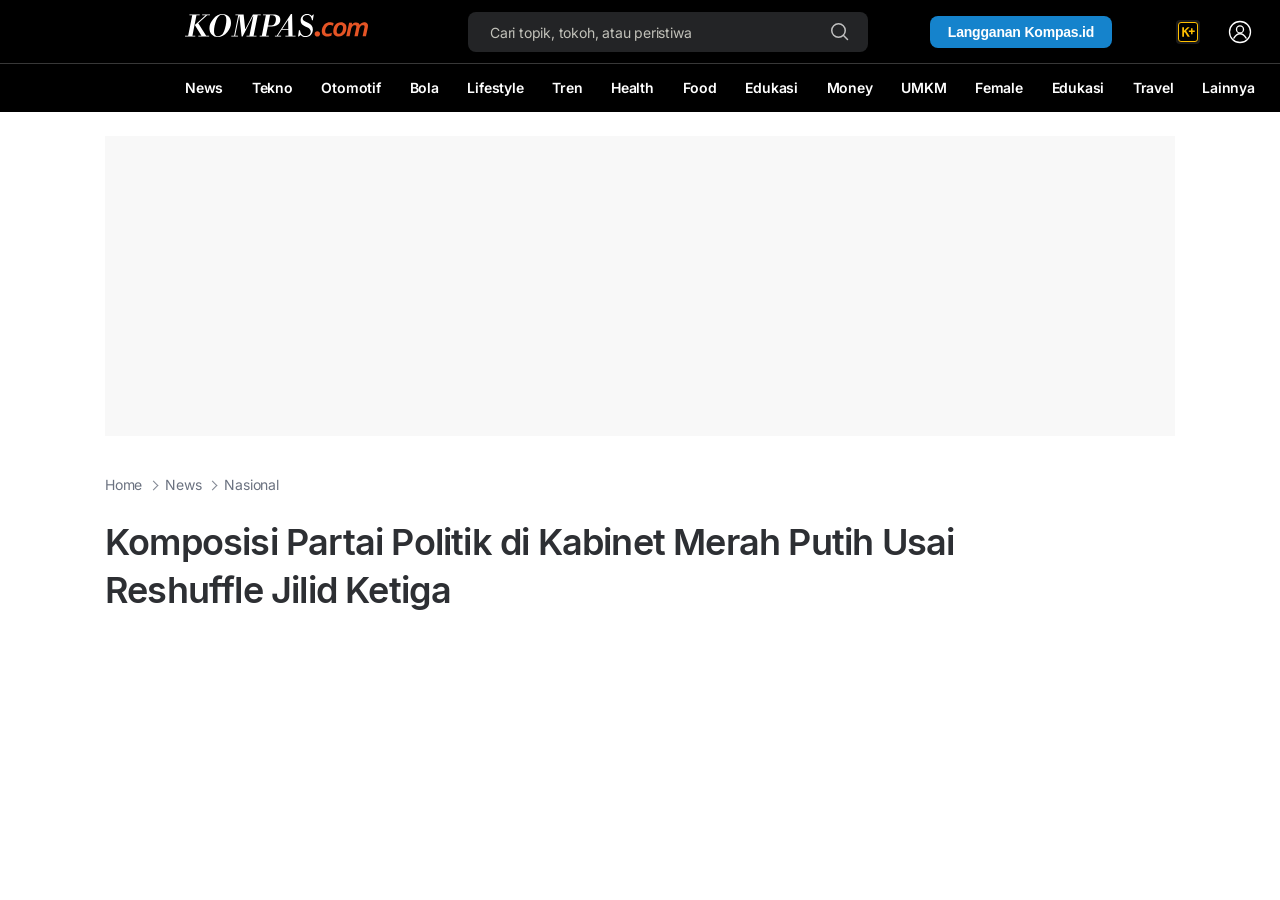
==== article.html @ f1661cdf "commit" ====
<!doctype html>
<html lang="id">
  <head>
    <meta charset="UTF-8" />
    <meta name="viewport" content="width=device-width, initial-scale=1.0" />
    <title>Artikel - Kompas.com</title>
    <link rel="preconnect" href="https://fonts.googleapis.com" />
    <link rel="preconnect" href="https://fonts.gstatic.com" crossorigin />
    <link href="https://fonts.googleapis.com/css2?family=Inter:wght@400;500;600;700;800&display=swap" rel="stylesheet" />
    <link rel="stylesheet" href="styles.css?v=article-page-1" />
  </head>
  <body class="article-page">
    <header class="site-header" aria-label="Kompas.com header">
      <div class="site-header__top">
        <div class="site-header__frame">
          <a class="brand" href="index.html" aria-label="Kompas.com">
            <svg class="brand__logo" width="183" height="36" viewBox="0 0 183 36" fill="none" xmlns="http://www.w3.org/2000/svg" aria-hidden="true" focusable="false">
            <g clip-path="url(#clip0_article_logo)">
            <path d="M132.318 22.5954C130.817 22.5954 129.605 21.4092 129.605 19.9644C129.605 18.5196 130.817 17.3066 132.318 17.3066C133.819 17.3066 135.031 18.4928 135.031 19.9644C135.031 21.436 133.819 22.5954 132.318 22.5954Z" fill="#E55425"/>
            <path d="M10.28 22.4973H0V21.659H3.15675L7.2285 1.32901H4.41487V0.495117H14.6949V1.32901H11.4695L7.4298 21.6635H10.28V22.5018V22.4973ZM24.1514 22.4973H13.3087V21.659H16.4517L9.81337 10.9923L20.6241 1.32901H17.1974V0.495117H24.9932V1.32901H22.1796L13.2721 9.35576L21.1685 21.6635H24.1468V22.5018L24.1514 22.4973Z" fill="white"/>
            <path d="M24.444 14.1806C24.444 12.6332 24.7506 11.0948 25.3728 9.56968C25.9904 8.04013 26.9008 6.5641 28.104 5.13266C29.5086 3.43367 31.0137 2.15385 32.6241 1.2932C34.2391 0.437012 35.9319 0 37.7115 0C40.118 0 42.1035 0.83835 43.6682 2.51951C45.2283 4.19621 46.0106 6.3233 46.0106 8.89186C46.0106 10.3768 45.6995 11.8885 45.0819 13.4314C44.4642 14.9744 43.563 16.4593 42.3826 17.8774C40.9735 19.5897 39.45 20.8785 37.8259 21.7391C36.2018 22.6042 34.4907 23.0368 32.6882 23.0368C30.3 23.0368 28.3328 22.1984 26.7727 20.5217C25.2172 18.845 24.4395 16.7313 24.4395 14.1806H24.444ZM37.2174 0.83835C35.8678 0.83835 34.7058 1.28428 33.7313 2.17614C32.7522 3.068 31.8876 4.47269 31.1373 6.38573C30.4968 8.08473 29.9844 9.89075 29.6046 11.8038C29.2249 13.7168 29.0328 15.456 29.0328 17.0123C29.0328 18.7737 29.3713 20.0803 30.053 20.932C30.7347 21.7793 31.7732 22.2074 33.1777 22.2074C34.5822 22.2074 35.6985 21.757 36.6913 20.8517C37.6841 19.9509 38.5442 18.5641 39.2579 16.6912C39.8892 15.0368 40.3925 13.2441 40.7676 11.3133C41.1428 9.38239 41.3304 7.62988 41.3304 6.05128C41.3304 4.27648 40.9964 2.96544 40.3284 2.11371C39.6559 1.26644 38.622 0.83835 37.2174 0.83835Z" fill="white"/>
            <path d="M53.0334 22.4969H46.3311V21.6586H49.131L53.2302 1.32858H50.4211V0.494694H58.6241L60.1796 14.9295H60.477L67.893 0.490234H75.8124V1.32412H72.7059L68.6067 21.6586H71.5164V22.4969H61.4972V21.6586H64.4069L68.2911 2.26058H67.9296L57.6313 22.4925H56.6202L54.4563 2.22491H54.1086L50.1603 21.6541H53.0334V22.4925V22.4969Z" fill="white"/>
            <path d="M83.8368 22.4969H74.6914V21.6586H76.8279L80.8631 1.32413H78.0495V0.490234H87.9726C90.3837 0.490234 92.2045 0.940625 93.4443 1.83695C94.6842 2.73773 95.3018 4.06214 95.3018 5.81465C95.3018 7.07217 95.0181 8.1647 94.4417 9.08778C93.8698 10.0109 93.0234 10.7511 91.898 11.2996C91.0928 11.6876 90.1824 11.964 89.1621 12.129C88.1419 12.294 86.472 12.3788 84.1525 12.3788H82.8624L80.9912 21.663H83.8323V22.5014L83.8368 22.4969ZM83.0957 11.4468H84.7473C86.0374 11.4468 86.9707 11.3709 87.5426 11.2104C88.1145 11.0543 88.5948 10.7912 88.9837 10.4122C89.5876 9.8637 90.0634 9.12346 90.4065 8.19146C90.7497 7.26392 90.9189 6.25166 90.9189 5.16359C90.9189 3.74553 90.5712 2.7511 89.8758 2.18031C89.1804 1.60952 87.9315 1.32413 86.1381 1.32413H85.0263L83.0957 11.4423V11.4468Z" fill="white"/>
            <path d="M96.0841 22.4972H89.9033V21.6589H91.7699L105.907 0H107.096L107.526 21.6589H110.569V22.4972H100.389V21.6589H103.432L103.336 15.7681H96.7384L92.8039 21.6589H96.0933V22.4972H96.0841ZM103.326 14.8852L103.125 5.98885L97.2736 14.8852H103.322H103.326Z" fill="white"/>
            <path d="M113.766 22.4971H113.053L113.913 16.2095H114.988C115.281 18.1225 115.898 19.5807 116.85 20.5885C117.806 21.5963 119.046 22.1047 120.583 22.1047C122.006 22.1047 123.214 21.6587 124.207 20.7713C125.199 19.8795 125.693 18.8003 125.693 17.5339C125.693 16.7713 125.469 16.0712 125.021 15.4246C124.573 14.7825 123.95 14.2607 123.154 13.8639L120.3 12.4503C118.396 11.5049 117.147 10.613 116.553 9.77467C115.958 8.93632 115.66 7.84379 115.66 6.48816C115.66 4.5662 116.246 3.00544 117.422 1.80589C118.598 0.606336 120.135 0.00878906 122.033 0.00878906C123.013 0.00878906 123.882 0.164865 124.632 0.468098C125.382 0.77579 126.055 1.25294 126.65 1.89508L128.287 0.378912H128.763L127.857 6.29641H126.984C126.75 4.58404 126.224 3.26408 125.401 2.33655C124.573 1.40901 123.52 0.945244 122.226 0.945244C120.931 0.945244 119.833 1.29307 118.973 1.98872C118.113 2.68437 117.678 3.54056 117.678 4.54837C117.678 5.17267 117.843 5.69441 118.168 6.10912C118.497 6.52384 119.183 6.98315 120.235 7.49151L123.388 9.03443C124.934 9.78805 126.064 10.6844 126.782 11.7234C127.501 12.7624 127.857 14.0199 127.857 15.5004C127.857 17.7524 127.162 19.5718 125.762 20.9631C124.367 22.3499 122.518 23.0456 120.213 23.0456C119.252 23.0456 118.383 22.8761 117.605 22.5328C116.827 22.1894 116.177 21.6989 115.66 21.0656L113.753 22.506L113.766 22.4971Z" fill="white"/>
            <path d="M148.033 11.7014C147.521 11.4784 147.008 11.3178 146.5 11.2153C145.993 11.1127 145.535 11.0637 145.128 11.0637C144.501 11.0637 143.943 11.1618 143.458 11.3624C142.969 11.5587 142.543 11.8262 142.177 12.1517C141.811 12.4817 141.505 12.8563 141.253 13.2755C141.001 13.6991 140.795 14.1272 140.64 14.5731C140.484 15.0191 140.37 15.4561 140.297 15.8842C140.224 16.3123 140.192 16.7047 140.192 17.057C140.192 17.5832 140.26 18.0246 140.388 18.3814C140.521 18.7381 140.708 19.0191 140.942 19.2287C141.18 19.4338 141.463 19.5854 141.788 19.6746C142.113 19.7638 142.47 19.8039 142.85 19.8039C143.486 19.8039 144.149 19.7192 144.844 19.5453C145.535 19.3758 146.231 19.135 146.921 18.8318L146.308 21.717C145.823 21.9132 145.224 22.0915 144.515 22.2521C143.801 22.4126 143.046 22.4929 142.237 22.4929C141.532 22.4929 140.855 22.3948 140.201 22.203C139.546 22.0068 138.97 21.6991 138.462 21.2799C137.959 20.8563 137.556 20.3123 137.25 19.6478C136.948 18.9834 136.797 18.1718 136.797 17.2175C136.797 16.5977 136.861 15.9466 136.989 15.2688C137.117 14.591 137.318 13.9221 137.593 13.271C137.867 12.62 138.22 11.9957 138.654 11.3981C139.084 10.8006 139.601 10.2788 140.201 9.82844C140.8 9.37805 141.495 9.02576 142.287 8.75821C143.078 8.49511 143.957 8.36133 144.913 8.36133C145.453 8.36133 146.08 8.42822 146.784 8.562C147.489 8.69578 148.097 8.86969 148.6 9.08374L148.033 11.6924V11.7014Z" fill="#E55425"/>
            <path d="M156.039 8.37012C156.858 8.37012 157.595 8.47714 158.254 8.68673C158.912 8.90077 159.48 9.21739 159.951 9.63656C160.422 10.0557 160.784 10.5909 161.04 11.233C161.296 11.8751 161.424 12.6243 161.424 13.476C161.424 14.6622 161.259 15.7949 160.925 16.8829C160.596 17.971 160.102 18.9298 159.452 19.7637C158.803 20.5975 157.993 21.262 157.023 21.757C156.053 22.2519 154.937 22.4972 153.665 22.4972C152.86 22.4972 152.123 22.3902 151.46 22.1806C150.796 21.9665 150.229 21.6499 149.758 21.2308C149.287 20.8071 148.925 20.2809 148.669 19.6432C148.413 19.0056 148.285 18.2564 148.285 17.3958C148.285 16.214 148.449 15.0769 148.783 13.9888C149.117 12.9008 149.607 11.942 150.256 11.1081C150.906 10.2742 151.716 9.60981 152.686 9.11928C153.656 8.6243 154.772 8.37458 156.044 8.37458L156.039 8.37012ZM155.756 11.0635C155.303 11.0635 154.882 11.1527 154.502 11.3266C154.122 11.5006 153.784 11.7458 153.477 12.0535C153.175 12.3612 152.91 12.7224 152.686 13.1282C152.462 13.534 152.274 13.971 152.123 14.4392C151.972 14.9075 151.858 15.3846 151.78 15.8751C151.702 16.3657 151.666 16.8473 151.666 17.3199C151.666 18.087 151.849 18.6934 152.215 19.1393C152.581 19.5853 153.157 19.8038 153.944 19.8038C154.401 19.8038 154.818 19.7146 155.198 19.5407C155.577 19.3668 155.92 19.1215 156.222 18.8138C156.524 18.5061 156.79 18.1449 157.018 17.7391C157.247 17.3333 157.435 16.8963 157.581 16.4281C157.727 15.9599 157.842 15.4783 157.915 14.9833C157.993 14.4883 158.029 14.0022 158.029 13.534C158.029 12.7759 157.842 12.1739 157.476 11.7324C157.105 11.2865 156.529 11.068 155.751 11.068L155.756 11.0635Z" fill="#E55425"/>
            <path d="M174.642 10.7157C175.232 9.95763 175.923 9.37792 176.719 8.97212C177.515 8.57079 178.361 8.37012 179.253 8.37012C179.811 8.37012 180.319 8.44593 180.777 8.59754C181.234 8.74916 181.628 8.97658 181.957 9.2709C182.291 9.56521 182.547 9.92642 182.726 10.3545C182.904 10.7826 182.995 11.2687 182.995 11.8261C182.995 12.1694 182.963 12.5485 182.895 12.9632C182.826 13.3779 182.753 13.7971 182.666 14.2118L180.973 22.1494H177.615L179.294 14.2698C179.39 13.8239 179.454 13.4716 179.486 13.1995C179.518 12.932 179.537 12.7046 179.537 12.5217C179.537 12.3255 179.509 12.1472 179.459 11.9822C179.409 11.8172 179.326 11.67 179.212 11.5451C179.098 11.4203 178.947 11.3222 178.754 11.2464C178.562 11.175 178.334 11.1349 178.054 11.1349C177.487 11.1349 176.952 11.291 176.449 11.6076C175.945 11.9197 175.511 12.3523 175.154 12.8963C174.962 13.1728 174.797 13.4894 174.655 13.8417C174.513 14.194 174.39 14.6131 174.285 15.1037L172.789 22.1538H169.431L171.11 14.2742C171.206 13.8283 171.27 13.476 171.302 13.204C171.334 12.9364 171.352 12.709 171.352 12.5262C171.352 12.33 171.325 12.1516 171.274 11.9866C171.224 11.8216 171.137 11.6745 171.027 11.5496C170.913 11.4247 170.762 11.3266 170.57 11.2508C170.378 11.1795 170.149 11.1393 169.874 11.1393C169.353 11.1393 168.854 11.2731 168.387 11.5407C167.916 11.8082 167.505 12.1784 167.143 12.6511C166.914 12.9543 166.718 13.3066 166.544 13.699C166.374 14.0914 166.233 14.5507 166.118 15.0814L164.609 22.1583H161.25L164.114 8.71348H166.974V10.408H167.029C167.257 10.1405 167.523 9.88182 167.829 9.63656C168.131 9.3913 168.461 9.17725 168.818 8.98996C169.174 8.80267 169.554 8.65551 169.961 8.54403C170.368 8.43255 170.794 8.37904 171.229 8.37904C172.075 8.37904 172.789 8.5797 173.379 8.98104C173.964 9.38238 174.372 9.96209 174.587 10.7246H174.646L174.642 10.7157Z" fill="#E55425"/>
            </g>
            <defs>
            <clipPath id="clip0_article_logo">
            <rect width="183" height="36" fill="white"/>
            </clipPath>
            </defs>
            </svg>
          </a>

          <form class="search" role="search" aria-label="Cari berita">
            <label class="sr-only" for="site-search">Cari berita</label>
            <input id="site-search" type="search" placeholder="Cari topik, tokoh, atau peristiwa" />
            <button type="submit" aria-label="Cari">
              <svg class="search__icon" width="24" height="24" viewBox="0 0 256 256" aria-hidden="true" focusable="false">
                <circle cx="112" cy="112" r="72"></circle>
                <path d="M163 163l45 45"></path>
              </svg>
            </button>
          </form>

          <a class="subscribe-button" href="#">Langganan Kompas.id</a>
          <a class="kompas-plus" href="#" aria-label="Kompas plus">
            <svg class="kompas-plus__icon" width="24" height="24" viewBox="0 0 24 24" aria-hidden="true" focusable="false">
              <rect x="0" y="0" width="24" height="24" rx="4" fill="#1B1B1B"/>
              <rect x="2.5" y="2.5" width="19" height="19" rx="2.5" stroke="#FFBF00" stroke-width="1"/>
              <path d="M6.25 7.25H8V10.75L11.45 7.25H13.65L10.05 10.75L13.85 16.75H11.7L8.78 12.07L8 12.82V16.75H6.25V7.25Z" fill="#FFBF00"/>
              <path d="M16.55 8.25V10.45H18.75V11.95H16.55V14.15H15.05V11.95H12.85V10.45H15.05V8.25H16.55Z" fill="#FFBF00"/>
            </svg>
          </a>
          <a class="account-button" href="#" aria-label="Akun">
            <svg width="28" height="28" viewBox="0 0 256 256" aria-hidden="true" focusable="false">
              <circle cx="128" cy="128" r="96"></circle>
              <circle cx="128" cy="104" r="32"></circle>
              <path d="M72 184c14.5-25.1 34.3-40 56-40s41.5 14.9 56 40"></path>
            </svg>
          </a>
        </div>
      </div>

      <nav class="site-nav" aria-label="Navigasi utama">
        <div class="site-header__frame">
          <a class="nav-news" href="#">News</a>
          <a class="nav-tekno" href="#">Tekno</a>
          <a class="nav-otomotif" href="#">Otomotif</a>
          <a class="nav-bola" href="#">Bola</a>
          <a class="nav-lifestyle" href="#">Lifestyle</a>
          <a class="nav-tren" href="#">Tren</a>
          <a class="nav-health" href="#">Health</a>
          <a class="nav-food" href="#">Food</a>
          <a class="nav-edukasi" href="#">Edukasi</a>
          <a class="nav-money" href="#">Money</a>
          <a class="nav-umkm" href="#">UMKM</a>
          <a class="nav-female" href="#">Female</a>
          <a class="nav-edukasi-2" href="#">Edukasi</a>
          <a class="nav-travel" href="#">Travel</a>
          <a class="nav-lainnya" href="#">Lainnya</a>
        </div>
      </nav>
    </header>

    <main class="page article-detail-page">
      <section class="ad-slot container" aria-label="Advertisement"></section>
      <section class="article-title-block container" aria-label="Judul artikel">
        <nav class="article-breadcrumb" aria-label="Breadcrumb">
          <a href="index.html">Home</a>
          <span aria-hidden="true"></span>
          <a href="#">News</a>
          <span aria-hidden="true"></span>
          <a href="#">Nasional</a>
        </nav>
        <h1>Komposisi Partai Politik di Kabinet Merah Putih Usai Reshuffle Jilid Ketiga</h1>
      </section>
    </main>
  </body>
</html>
---- styles.css ----
@font-face {
  font-family: "Inter SemiBold TTF";
  src: url("assets/fonts/Inter-SemiBold.ttf") format("truetype");
  font-style: normal;
  font-weight: normal;
  font-display: swap;
}

:root {
  --container-width: 1070px;
  --canvas-width: 1440px;
  --page-bg: #ffffff;
  --header-black: #000000;
  --search-bg: #232426;
  --search-placeholder: #c1c1b9;
  --login-bg: #1583cc;
  --line-color: #383838;
  --text-tracking: -0.2px;
  --paper-elevation-1: #f8f8f8;
  --paper-elevation-2: #f1f3f5;
  --text-primary: #2d2f33;
  --text-secondary: #6b7280;
}

* {
  box-sizing: border-box;
}

html,
body {
  margin: 0;
  min-height: 100%;
}

body {
  background: var(--page-bg);
  color: #1f1f1f;
  font-family: Inter, Arial, Helvetica, sans-serif;
  letter-spacing: var(--text-tracking);
}

.site-header {
  width: 100%;
  height: 112px;
  overflow: hidden;
  background: var(--header-black);
}

.site-header__top {
  height: 64px;
  border-bottom: 1px solid var(--line-color);
}

.site-header__frame {
  position: relative;
  width: var(--canvas-width);
  height: 100%;
  margin: 0 auto;
}

.brand {
  position: absolute;
  left: 185px;
  top: 14px;
  display: block;
  width: 183px;
  height: 36px;
  color: #ffffff;
  text-decoration: none;
}

.brand__logo {
  display: block;
  width: 183px;
  height: 36px;
}

.article-brand {
  display: flex;
  align-items: center;
}

.article-brand > span {
  color: #ffffff;
  font-family: Georgia, "Times New Roman", serif;
  font-size: 34px;
  font-weight: 700;
  line-height: 36px;
  letter-spacing: -1.4px;
}

.article-brand > span span {
  color: #f05a28;
}

.search {
  position: absolute;
  left: 468px;
  top: 12px;
  width: 400px;
  height: 40px;
  margin: 0;
}

.search input {
  width: 100%;
  height: 100%;
  padding: 0 52px 0 22px;
  border: 0;
  border-radius: 8px;
  outline: 0;
  background: var(--search-bg);
  color: #ffffff;
  font-family: Inter, Arial, Helvetica, sans-serif;
  font-size: 14px;
  font-weight: 400;
  line-height: 40px;
  letter-spacing: var(--text-tracking);
}

.search input::placeholder {
  color: var(--search-placeholder);
  opacity: 1;
}

.search button {
  position: absolute;
  right: 16px;
  top: 8px;
  width: 24px;
  height: 24px;
  padding: 0;
  border: 0;
  background: transparent;
  cursor: pointer;
}

.search__icon {
  position: absolute;
  inset: 0;
  fill: none;
  stroke: #c1c1c1;
  stroke-linecap: round;
  stroke-linejoin: round;
  stroke-width: 16;
}

.subscribe-button {
  position: absolute;
  left: 930px;
  top: 16px;
  display: flex;
  align-items: center;
  justify-content: center;
  width: 182px;
  height: 32px;
  border-radius: 8px;
  background: var(--login-bg);
  color: #ffffff;
  font-family: Arial, Helvetica, sans-serif;
  font-size: 14px;
  font-weight: 700;
  line-height: 1;
  letter-spacing: var(--text-tracking);
  text-decoration: none;
}

.kompas-plus {
  position: absolute;
  left: 1176px;
  top: 20px;
  display: flex;
  align-items: center;
  justify-content: center;
  width: 24px;
  height: 24px;
  text-decoration: none;
}

.kompas-plus__icon {
  display: block;
  width: 24px;
  height: 24px;
}

.account-button {
  position: absolute;
  left: 1226px;
  top: 18px;
  width: 28px;
  height: 28px;
  color: #ffffff;
}

.account-button svg {
  display: block;
  width: 28px;
  height: 28px;
  fill: none;
  stroke: currentColor;
  stroke-linecap: round;
  stroke-linejoin: round;
  stroke-width: 12;
}

.site-nav {
  height: 48px;
}

.site-nav .site-header__frame {
  position: relative;
  display: flex;
  align-items: center;
  justify-content: space-between;
  padding: 0 185px;
}

.site-nav a {
  position: static;
  display: flex;
  align-items: center;
  height: 48px;
  color: #ffffff;
  font-family: Inter, Arial, Helvetica, sans-serif;
  font-size: 14px;
  font-weight: 600;
  line-height: 1;
  letter-spacing: var(--text-tracking);
  text-decoration: none;
  white-space: nowrap;
}

.nav-news {
  left: 185px;
}

.nav-tekno {
  left: 247px;
}

.nav-otomotif {
  left: 314px;
}

.nav-bola {
  left: 396px;
}

.nav-lifestyle {
  left: 449px;
}

.nav-tren {
  left: 530px;
}

.nav-health {
  left: 586px;
}

.nav-food {
  left: 648px;
}

.nav-edukasi {
  left: 718px;
}

.nav-money {
  left: 786px;
}

.nav-umkm {
  left: 856px;
}

.nav-female {
  left: 934px;
}

.nav-edukasi-2 {
  left: 997px;
}

.nav-travel {
  left: 1137px;
}

.nav-lainnya {
  left: 1203px;
}

.page {
  width: 100%;
}

.container {
  width: min(var(--container-width), calc(100% - 32px));
  margin: 0 auto;
}

.ad-slot {
  height: 300px;
  margin-top: 24px;
  background: var(--paper-elevation-1);
}

.article-card-link {
  cursor: pointer;
}

.article-title-block {
  margin-top: 40px;
}

.article-breadcrumb {
  display: flex;
  align-items: center;
  gap: 8px;
  height: 18px;
  margin-bottom: 24px;
}

.article-breadcrumb a {
  color: var(--text-secondary);
  font-family: Inter, Arial, Helvetica, sans-serif;
  font-size: 14px;
  font-weight: 400;
  line-height: 18px;
  letter-spacing: -0.2px;
  text-decoration: none;
}

.article-breadcrumb span {
  width: 7px;
  height: 7px;
  transform: rotate(45deg);
  border-top: 1.5px solid var(--text-secondary);
  border-right: 1.5px solid var(--text-secondary);
  opacity: 0.85;
}

.article-title-block h1 {
  width: 980px;
  margin: 0;
  color: var(--text-primary);
  font-family: "Inter SemiBold TTF", Inter, Arial, Helvetica, sans-serif;
  font-size: 36px;
  font-synthesis: none;
  font-weight: normal;
  line-height: 48px;
  letter-spacing: -0.8px;
}

.content-layout {
  display: grid;
  grid-template-columns: 740px 300px;
  gap: 30px;
  align-items: start;
  margin-top: 40px;
}

.content-layout__left {
  width: 740px;
  overflow: hidden;
}

.news-board {
  width: 740px;
  min-height: 1023px;
  overflow: hidden;
  border-radius: 14px 14px 0 0;
  background: #ffffff;
  color: #1f1f1f;
  font-family: Inter, Arial, Helvetica, sans-serif;
  letter-spacing: var(--text-tracking);
}

.living-assistance {
  height: 112px;
  overflow: hidden;
  border-radius: 14px 14px 12px 12px;
  background: #eaf8ff;
}

.living-assistance__title {
  height: 28px;
  padding: 7px 12px 0;
  border-radius: 14px 14px 0 0;
  background: #0161b8;
  color: #ffffff;
  font-size: 14px;
  font-weight: 700;
  line-height: 1;
}

.assist-strip {
  display: flex;
  align-items: center;
  gap: 8px;
  height: 84px;
  padding: 8px 16px 16px;
}

.assist-card,
.assist-icon {
  height: 58px;
  border: 1px solid #d8dce0;
  border-radius: 9px;
  background: #ffffff;
  color: #515358;
}

.assist-card {
  position: relative;
  display: flex;
  flex-direction: column;
  justify-content: center;
  padding: 8px 10px 8px 12px;
}

.assist-card--gold {
  width: 170px;
}

.assist-card--weather {
  width: 74px;
}

.assist-card--air {
  width: 171px;
}

.assist-card--pray {
  width: 160px;
}

.assist-card__label {
  display: block;
  overflow: hidden;
  color: #6a6d72;
  font-size: 12px;
  font-weight: 400;
  line-height: 15px;
  text-overflow: ellipsis;
  white-space: nowrap;
}

.assist-card__value {
  display: flex;
  align-items: center;
  gap: 5px;
  color: #515358;
  font-size: 15px;
  font-weight: 700;
  line-height: 17px;
}

.assist-card__value span,
.assist-card__meta {
  font-size: 10px;
  font-weight: 500;
}

.assist-card__meta {
  position: absolute;
  right: 9px;
  bottom: 13px;
  color: #00a86b;
}

.assist-badge {
  display: inline-flex;
  align-items: center;
  justify-content: center;
  flex: 0 0 28px;
  height: 28px;
  border-radius: 7px;
  background: #d07b00;
  color: #ffffff;
  font-size: 12px;
  font-weight: 700;
}

.assist-card--pray .assist-card__value {
  justify-content: space-between;
}

.assist-icon {
  position: relative;
  flex: 0 0 59px;
  padding: 0;
}

.assist-icon::before {
  position: absolute;
  content: "";
  inset: 17px 22px 15px;
  transform: skew(-16deg);
  border-radius: 2px;
}

.assist-icon--bolt::before {
  background: linear-gradient(135deg, #ef5a92 0%, #6638ff 62%, #10a4ff 100%);
}

.assist-icon--heart::before {
  inset: 18px 17px 17px;
  transform: rotate(45deg);
  width: 18px;
  height: 18px;
  border-radius: 4px;
  background: #ff6b1a;
  box-shadow: 9px -9px 0 #ff6b1a;
}

.trending-bar {
  display: flex;
  align-items: center;
  gap: 14px;
  height: 66px;
  overflow: hidden;
  color: #50545a;
  font-size: 14px;
  font-weight: 700;
  line-height: 1;
  white-space: nowrap;
}

.trending-bar span {
  color: #2b2f33;
  font-weight: 800;
}

.trending-bar a {
  color: #50545a;
  text-decoration: none;
}

.trending-bar a + a {
  padding-left: 14px;
  border-left: 1px solid #d6d9dd;
}

.news-board__main {
  display: grid;
  grid-template-columns: 489px 228px;
  gap: 24px;
}

.headline-card {
  overflow: hidden;
  border-radius: 16px;
  background: #f5f5f5;
}

.headline-card__media {
  position: relative;
  height: 275px;
  overflow: hidden;
  background: #d7c9ae;
  background-position: center;
  background-size: cover;
}

.courtroom-scene {
  background:
    linear-gradient(180deg, rgba(0, 0, 0, 0.02), rgba(0, 0, 0, 0.12)),
    url("assets/articles/69aa8b28a8d41.jpg");
  background-position: center 42%;
  background-size: cover;
}

.section-pill {
  position: absolute;
  left: 8px;
  top: 14px;
  z-index: 2;
  min-width: 105px;
  height: 27px;
  border-radius: 14px;
  background: #0161b8;
  color: #ffffff;
  font-size: 20px;
  font-weight: 700;
  line-height: 27px;
  text-align: center;
}

.carousel-dot-group {
  position: absolute;
  left: 238px;
  bottom: 20px;
  display: flex;
  gap: 7px;
  align-items: center;
  justify-content: center;
  width: 43px;
  height: 18px;
  border-radius: 9px;
  background: rgba(0, 0, 0, 0.72);
}

.carousel-dot-group span {
  width: 6px;
  height: 6px;
  border-radius: 50%;
  background: #ffffff;
}

.carousel-dot-group span:first-child {
  background: #e55425;
}

.headline-card h1 {
  display: -webkit-box;
  min-height: 88px;
  margin: 0;
  padding: 12px 16px 20px;
  overflow: hidden;
  color: var(--text-primary);
  font-family: Inter, Arial, Helvetica, sans-serif;
  font-size: 20px;
  font-weight: 600;
  line-height: 26px;
  letter-spacing: var(--text-tracking);
  -webkit-box-orient: vertical;
  -webkit-line-clamp: 4;
}

.story-grid {
  display: grid;
  grid-template-columns: repeat(3, 153px);
  gap: 32px 15px;
  margin-top: 24px;
}

.story-card {
  min-width: 0;
}

.story-card__media {
  height: 83px;
  overflow: hidden;
  border-radius: 8px;
  background: #3f4b52;
  background-position: center;
  background-size: cover;
}

.landscape-scene {
  background-image: url("assets/articles/69e2ee654c9fe.jpg");
}

.meeting-scene {
  background-image: url("assets/articles/69f07cf452b05.jpg");
}

.fire-scene {
  background-image: url("assets/articles/69f9df10ecc49.jpeg");
}

.portrait-scene {
  background-image: url("assets/articles/69f9f62da8c5e.jpeg");
}

.truck-scene {
  background-image: url("assets/articles/69fd3040d1921.png");
}

.crowd-scene {
  background-image: url("assets/articles/69fdc103851c9.jpeg");
}

.story-card h2 {
  display: -webkit-box;
  max-height: 72px;
  margin: 10px 0 4px;
  overflow: hidden;
  color: var(--text-primary);
  font-family: Inter, Arial, Helvetica, sans-serif;
  font-size: 14px;
  font-weight: 600;
  line-height: 18px;
  letter-spacing: var(--text-tracking);
  -webkit-box-orient: vertical;
  -webkit-line-clamp: 4;
}

.story-card span {
  color: var(--text-secondary);
  font-family: Inter, Arial, Helvetica, sans-serif;
  font-size: 12px;
  font-weight: 400;
  line-height: 16px;
  letter-spacing: var(--text-tracking);
}

.popular-panel {
  padding-top: 2px;
  color: #2d2f33;
}

.popular-panel h2 {
  margin: 0 0 8px;
  color: #252525;
  font-size: 24px;
  font-weight: 800;
  line-height: 1.25;
}

.popular-list {
  margin: 0;
  padding: 0;
  list-style: none;
  counter-reset: popular;
}

.popular-list li {
  position: relative;
  min-height: 110px;
  padding: 14px 0 12px 27px;
  counter-increment: popular;
}

.popular-list li::before {
  position: absolute;
  left: 5px;
  top: 18px;
  content: counter(popular);
  color: var(--text-secondary);
  font-family: Inter, Arial, Helvetica, sans-serif;
  font-size: 20px;
  font-weight: 600;
  line-height: 1;
  letter-spacing: var(--text-tracking);
}

.popular-list li::after {
  position: absolute;
  right: 0;
  bottom: 0;
  left: 27px;
  height: 1px;
  content: "";
  background: #d9d9d9;
}

.popular-list a {
  display: -webkit-box;
  max-height: 72px;
  overflow: hidden;
  color: var(--text-primary);
  font-family: Inter, Arial, Helvetica, sans-serif;
  font-size: 14px;
  font-weight: 600;
  line-height: 18px;
  letter-spacing: var(--text-tracking);
  text-decoration: none;
  -webkit-box-orient: vertical;
  -webkit-line-clamp: 4;
}

.popular-list span {
  display: block;
  margin-top: 8px;
  color: var(--text-secondary);
  font-family: Inter, Arial, Helvetica, sans-serif;
  font-size: 12px;
  font-weight: 400;
  line-height: 16px;
  letter-spacing: var(--text-tracking);
}

.popular-more {
  display: flex;
  align-items: center;
  justify-content: center;
  width: 228px;
  height: 44px;
  margin-top: 27px;
  border-radius: 10px;
  background: #f5f5f5;
  color: #333333;
  font-size: 16px;
  font-weight: 700;
  text-decoration: none;
}

.section-divider {
  width: 100%;
  height: 8px;
  margin-top: 40px;
  background: var(--paper-elevation-2);
}

.section-divider--original {
  margin-top: 40px;
  margin-bottom: 24px;
}

.section-divider--news-update {
  margin-top: 40px;
  margin-bottom: 24px;
}

.section-divider--column {
  margin-top: 40px;
  margin-bottom: 24px;
}

.section-divider--topic,
.section-divider--interest {
  margin-top: 40px;
  margin-bottom: 24px;
}

.section-divider--continue-reading {
  margin-top: 40px;
  margin-bottom: 24px;
}

.section-divider--topic-two {
  margin-top: 40px;
  margin-bottom: 24px;
}

.section-divider--after-topic-two {
  margin-top: 40px;
  margin-bottom: 0;
}

.spotlight-section {
  width: 740px;
  padding: 24px 0;
  background: #ffffff;
  color: var(--text-primary);
}

.spotlight-section h2 {
  margin: 0 0 16px;
  color: #2d2f33;
  font-family: Inter, Arial, Helvetica, sans-serif;
  font-size: 22px;
  font-weight: 700;
  line-height: 28px;
  letter-spacing: var(--text-tracking);
}

.spotlight-grid {
  display: grid;
  grid-template-columns: repeat(3, 1fr);
  gap: 28px 24px;
}

.spotlight-card {
  min-width: 0;
}

.spotlight-card__media {
  width: 100%;
  aspect-ratio: 16 / 9;
  height: auto;
  overflow: hidden;
  border-radius: 8px;
  background-color: #2f3339;
  background-position: center;
  background-size: cover;
}

.spotlight-card__media--dubai {
  background-image: url("assets/articles/69fef674cd45a.jpg");
}

.spotlight-card__media--official {
  background-image: url("assets/articles/69ff045686fdc.jpeg");
}

.spotlight-card__media--movie {
  background-image: url("assets/articles/674f456bd4a46.jpg");
}

.spotlight-card__media--regional {
  background-image: url("assets/articles/6721b39dbc909.jpg");
}

.spotlight-card__media--avengers {
  background-image: url("assets/articles/6723b39a05e45.jpg");
}

.spotlight-card__media--satellite {
  background-image: url("assets/articles/69aa8b28a8d41.jpg");
}

.spotlight-card h3 {
  display: -webkit-box;
  max-height: 72px;
  margin: 10px 0 4px;
  overflow: hidden;
  color: var(--text-primary);
  font-family: Inter, Arial, Helvetica, sans-serif;
  font-size: 16px;
  font-weight: 600;
  line-height: 22px;
  letter-spacing: -0.3px;
  -webkit-box-orient: vertical;
  -webkit-line-clamp: 4;
}

.spotlight-card span {
  display: block;
  color: var(--text-secondary);
  font-family: Inter, Arial, Helvetica, sans-serif;
  font-size: 12px;
  font-weight: 400;
  line-height: 16px;
  letter-spacing: var(--text-tracking);
}

.original-section {
  width: 740px;
  padding-bottom: 24px;
  overflow: hidden;
  background: #ffffff;
}

.original-section__header {
  display: flex;
  align-items: center;
  height: 31px;
  margin-bottom: 20px;
}

.original-section__mark {
  position: relative;
  display: inline-flex;
  align-items: center;
  justify-content: center;
  width: 23px;
  height: 23px;
  margin-right: 6px;
  transform: rotate(-28deg);
  border-radius: 4px;
  background: #0b2946;
  color: #ffffff;
  font-family: Georgia, "Times New Roman", serif;
  font-size: 15px;
  font-style: italic;
  line-height: 1;
}

.original-section__mark::after {
  position: absolute;
  right: -3px;
  bottom: 4px;
  width: 17px;
  height: 4px;
  content: "";
  transform: rotate(-6deg);
  border-radius: 999px;
  background: #f15b2a;
}

.original-section__header h2 {
  margin: 0;
  color: var(--text-primary);
  font-family: Inter, Arial, Helvetica, sans-serif;
  font-size: 24px;
  font-weight: 700;
  line-height: 31px;
  letter-spacing: var(--text-tracking);
}

.original-section__arrow {
  width: 12px;
  height: 12px;
  margin-left: 14px;
  transform: rotate(45deg);
  border-top: 2px solid var(--text-secondary);
  border-right: 2px solid var(--text-secondary);
}

.original-list {
  display: grid;
  grid-template-columns: repeat(4, 172px);
  gap: 17px;
}

.original-card {
  min-width: 0;
}

.original-card__media {
  position: relative;
  width: 172px;
  height: 172px;
  overflow: hidden;
  border-radius: 8px;
  background-color: #d9dde3;
  background-position: center;
  background-size: cover;
}

.original-card__media--tato {
  background-image: url("assets/articles/69e2ee654c9fe.jpg");
}

.original-card__media--tato::before {
  display: none;
  content: "";
}

.original-card__media--tato h3 {
  position: absolute;
  right: 21px;
  bottom: 18px;
  width: 120px;
  margin: 0;
  color: #ffffff;
  font-family: Georgia, "Times New Roman", serif;
  font-size: 23px;
  font-weight: 700;
  line-height: 24px;
  text-align: center;
  text-shadow: 0 2px 8px rgba(0, 0, 0, 0.45);
}

.original-card__media--green {
  background-image: url("assets/articles/69f07cf452b05.jpg");
}

.original-card__media--green::before {
  display: none;
  content: "";
}

.original-card__media--autism {
  background-image: url("assets/articles/69f9df10ecc49.jpeg");
}

.original-card__media--tradisi {
  filter: grayscale(1);
  background-image: url("assets/articles/69f9f62da8c5e.jpeg");
}

.original-badge {
  position: absolute;
  left: 8px;
  top: 8px;
  z-index: 2;
  display: inline-flex;
  align-items: center;
  justify-content: center;
  min-width: 45px;
  height: 20px;
  padding: 0 10px;
  border-radius: 10px;
  background: #ffffff;
  color: #2c2f35;
  font-family: Inter, Arial, Helvetica, sans-serif;
  font-size: 13px;
  font-weight: 800;
  line-height: 20px;
  letter-spacing: var(--text-tracking);
}

.original-badge--laya {
  font-family: Georgia, "Times New Roman", serif;
  font-style: italic;
}

.original-card h4 {
  display: -webkit-box;
  max-height: 72px;
  margin: 12px 0 4px;
  overflow: hidden;
  color: var(--text-primary);
  font-family: Inter, Arial, Helvetica, sans-serif;
  font-size: 16px;
  font-weight: 600;
  line-height: 22px;
  letter-spacing: var(--text-tracking);
  -webkit-box-orient: vertical;
  -webkit-line-clamp: 3;
}

.original-card span,
.original-card time {
  display: block;
  color: var(--text-secondary);
  font-family: Inter, Arial, Helvetica, sans-serif;
  font-size: 12px;
  font-weight: 400;
  line-height: 18px;
  letter-spacing: var(--text-tracking);
}

.original-card time {
  margin-top: 6px;
}

.news-update-section {
  width: 740px;
  padding-bottom: 24px;
  overflow: hidden;
  background: #ffffff;
}

.news-update-section__header {
  display: flex;
  align-items: center;
  height: 31px;
  margin-bottom: 16px;
}

.news-update-section__header h2 {
  margin: 0;
  color: var(--text-primary);
  font-family: Inter, Arial, Helvetica, sans-serif;
  font-size: 22px;
  font-weight: 700;
  line-height: 31px;
  letter-spacing: var(--text-tracking);
}

.news-update-section__arrow {
  width: 12px;
  height: 12px;
  margin-left: 14px;
  transform: rotate(45deg);
  border-top: 2px solid var(--text-secondary);
  border-right: 2px solid var(--text-secondary);
}

.news-update-track {
  position: relative;
  display: grid;
  grid-template-columns: repeat(3, 231px);
  gap: 24px;
}

.news-update-card {
  min-width: 0;
}

.news-update-card__media {
  width: 231px;
  aspect-ratio: 16 / 9;
  overflow: hidden;
  border-radius: 8px;
  background-color: #d9dde3;
  background-position: center;
  background-size: cover;
}

.news-update-card__media--panji {
  background-image: url("assets/articles/69fd3040d1921.png");
}

.news-update-card__media--ojol {
  background-image: url("assets/articles/69fdc103851c9.jpeg");
}

.news-update-card__media--kpk {
  background-image: url("assets/articles/69fef674cd45a.jpg");
}

.news-update-card h3 {
  display: -webkit-box;
  max-height: 66px;
  margin: 10px 0 4px;
  overflow: hidden;
  color: var(--text-primary);
  font-family: Inter, Arial, Helvetica, sans-serif;
  font-size: 16px;
  font-weight: 600;
  line-height: 22px;
  letter-spacing: var(--text-tracking);
  -webkit-box-orient: vertical;
  -webkit-line-clamp: 3;
}

.news-update-card span {
  display: block;
  color: var(--text-secondary);
  font-family: Inter, Arial, Helvetica, sans-serif;
  font-size: 12px;
  font-weight: 400;
  line-height: 18px;
  letter-spacing: var(--text-tracking);
}

.news-update-next {
  position: absolute;
  right: -16px;
  top: 64px;
  width: 32px;
  height: 32px;
  padding: 0;
  border: 1px solid #d9dde3;
  border-radius: 50%;
  background: #ffffff;
  box-shadow: 0 2px 6px rgba(0, 0, 0, 0.12);
}

.news-update-next::before {
  position: absolute;
  left: 11px;
  top: 9px;
  width: 10px;
  height: 10px;
  content: "";
  transform: rotate(45deg);
  border-top: 2px solid var(--text-primary);
  border-right: 2px solid var(--text-primary);
}

.column-section {
  width: 740px;
  padding: 0 0 24px;
  overflow: hidden;
  background: #ffffff;
  color: var(--text-primary);
}

.column-section h2 {
  margin: 0 0 16px;
  color: var(--text-primary);
  font-family: Inter, Arial, Helvetica, sans-serif;
  font-size: 22px;
  font-weight: 700;
  line-height: 28px;
  letter-spacing: var(--text-tracking);
}

.column-grid {
  display: grid;
  grid-template-columns: repeat(3, 1fr);
  gap: 28px 24px;
}

.column-card {
  min-width: 0;
}

.column-card__media {
  width: 100%;
  aspect-ratio: 16 / 9;
  overflow: hidden;
  border-radius: 8px;
  background-color: #2f3339;
  background-position: center;
  background-size: cover;
}

.column-card__media--city {
  background-image: url("assets/articles/69ff045686fdc.jpeg");
}

.column-card__media--policy {
  background-image: url("assets/articles/674f456bd4a46.jpg");
}

.column-card__media--culture {
  background-image: url("assets/articles/6721b39dbc909.jpg");
}

.column-card__media--law {
  background-image: url("assets/articles/6723b39a05e45.jpg");
}

.column-card__media--film {
  background-image: url("assets/articles/69aa8b28a8d41.jpg");
}

.column-card__media--global {
  background-image: url("assets/articles/69e2ee654c9fe.jpg");
}

.column-card h3 {
  display: -webkit-box;
  max-height: 66px;
  margin: 10px 0 4px;
  overflow: hidden;
  color: var(--text-primary);
  font-family: "Inter SemiBold TTF", Inter, Arial, Helvetica, sans-serif;
  font-size: 16px;
  font-synthesis: none;
  font-weight: normal;
  line-height: 22px;
  letter-spacing: -0.5px;
  -webkit-box-orient: vertical;
  -webkit-line-clamp: 3;
}

.column-author {
  display: flex;
  align-items: center;
  gap: 8px;
  margin-top: 12px;
}

.column-author__avatar {
  flex: 0 0 32px;
  width: 32px;
  height: 32px;
  overflow: hidden;
  border-radius: 50%;
  background-color: #d9dde3;
  background-position: center;
  background-size: cover;
}

.column-author__avatar--one {
  background-image: url("assets/articles/69f07cf452b05.jpg");
}

.column-author__avatar--two {
  background-image: url("assets/articles/69f9df10ecc49.jpeg");
}

.column-author__avatar--three {
  background-image: url("assets/articles/69f9f62da8c5e.jpeg");
}

.column-author__avatar--four {
  background-image: url("assets/articles/69fd3040d1921.png");
}

.column-author__avatar--five {
  background-image: url("assets/articles/69fdc103851c9.jpeg");
}

.column-author__avatar--six {
  background-image: url("assets/articles/69fef674cd45a.jpg");
}

.column-author strong {
  display: block;
  overflow: hidden;
  color: var(--text-primary);
  font-family: Inter, Arial, Helvetica, sans-serif;
  font-size: 12px;
  font-weight: 600;
  line-height: 16px;
  letter-spacing: var(--text-tracking);
  text-overflow: ellipsis;
  white-space: nowrap;
}

.column-author span {
  display: block;
  overflow: hidden;
  color: var(--text-secondary);
  font-family: Inter, Arial, Helvetica, sans-serif;
  font-size: 11px;
  font-weight: 400;
  line-height: 15px;
  letter-spacing: var(--text-tracking);
  text-overflow: ellipsis;
  white-space: nowrap;
}

.topic-section {
  width: 740px;
  overflow: hidden;
  background: #ffffff;
}

.topic-card {
  display: grid;
  grid-template-columns: 300px 1fr;
  width: 740px;
  min-height: 200px;
}

.topic-card__media {
  width: 300px;
  height: 200px;
  overflow: hidden;
  border-radius: 8px 0 0 8px;
  background:
    linear-gradient(90deg, rgba(0, 0, 0, 0.04), transparent 60%),
    url("assets/articles/69ff045686fdc.jpeg");
  background-position: center;
  background-size: cover;
}

.topic-card__media--second {
  background-image:
    linear-gradient(90deg, rgba(0, 0, 0, 0.04), transparent 60%),
    url("assets/articles/6721b39dbc909.jpg");
}

.topic-card__content {
  min-width: 0;
  padding-left: 24px;
}

.topic-card__content h2 {
  display: -webkit-box;
  max-height: 52px;
  margin: 0 0 18px;
  overflow: hidden;
  color: var(--text-primary);
  font-family: Inter, Arial, Helvetica, sans-serif;
  font-size: 20px;
  font-weight: 700;
  line-height: 26px;
  letter-spacing: var(--text-tracking);
  -webkit-box-orient: vertical;
  -webkit-line-clamp: 2;
}

.topic-card__content a {
  position: relative;
  display: -webkit-box;
  min-height: 48px;
  padding: 14px 0 12px;
  overflow: hidden;
  color: var(--text-primary);
  font-family: Inter, Arial, Helvetica, sans-serif;
  font-size: 16px;
  font-weight: 600;
  line-height: 22px;
  letter-spacing: var(--text-tracking);
  text-decoration: none;
  -webkit-box-orient: vertical;
  -webkit-line-clamp: 2;
}

.topic-card__content a::before {
  position: absolute;
  top: 0;
  right: 0;
  left: 0;
  height: 1px;
  content: "";
  background: #d9d9d9;
}

.interest-widget {
  width: 740px;
  min-height: 394px;
  overflow: hidden;
  border-radius: 12px;
  background: #f5f5f5;
}

.interest-widget__header {
  display: flex;
  align-items: center;
  height: 86px;
  padding: 0 24px;
  background: linear-gradient(100deg, #dfe7ff 0%, #f8eaf7 100%);
}

.interest-widget__illustration {
  position: relative;
  flex: 0 0 78px;
  width: 78px;
  height: 66px;
  margin-right: 24px;
}

.paper-icon {
  position: absolute;
  right: 0;
  top: 0;
  width: 56px;
  height: 52px;
  border-radius: 4px;
  background: #ffffff;
}

.paper-icon::before {
  position: absolute;
  left: 11px;
  top: 11px;
  width: 34px;
  height: 6px;
  content: "";
  border-radius: 6px;
  background: #dfe5ea;
  box-shadow: 0 14px 0 #dfe5ea, 0 28px 0 #dfe5ea;
}

.megaphone {
  position: absolute;
  left: 3px;
  bottom: 5px;
  width: 30px;
  height: 26px;
  transform: rotate(-18deg);
}

.megaphone::before {
  position: absolute;
  left: 9px;
  top: 2px;
  width: 20px;
  height: 16px;
  content: "";
  clip-path: polygon(0 30%, 100% 0, 100% 100%, 0 70%);
  background: #42a5f5;
}

.megaphone::after {
  position: absolute;
  left: 3px;
  top: 11px;
  width: 10px;
  height: 15px;
  content: "";
  border-radius: 3px;
  background: #42a5f5;
  box-shadow: 8px -3px 0 #ffb74d;
}

.spark {
  position: absolute;
  width: 10px;
  height: 10px;
  transform: rotate(45deg);
  background: #ffe38a;
}

.spark--one {
  left: 0;
  top: 21px;
}

.spark--two {
  right: -3px;
  top: -3px;
}

.spark--three {
  left: 36px;
  bottom: 0;
  width: 8px;
  height: 8px;
}

.interest-widget__header h2 {
  margin: 0;
  color: var(--text-primary);
  font-family: Inter, Arial, Helvetica, sans-serif;
  font-size: 20px;
  font-weight: 700;
  line-height: 26px;
  letter-spacing: var(--text-tracking);
}

.interest-widget__chips {
  display: flex;
  flex-wrap: wrap;
  align-content: flex-start;
  gap: 13px 8px;
  padding: 24px 16px 0;
}

.interest-widget__chips button {
  display: inline-flex;
  align-items: center;
  gap: 6px;
  height: 36px;
  padding: 0 10px 0 15px;
  border: 1px solid #e0e0e0;
  border-radius: 18px;
  background: #ffffff;
  color: #55585d;
  font-family: Inter, Arial, Helvetica, sans-serif;
  font-size: 14px;
  font-weight: 600;
  line-height: 34px;
  letter-spacing: var(--text-tracking);
  box-shadow: 0 1px 2px rgba(0, 0, 0, 0.03);
}

.interest-widget__chips button span {
  position: relative;
  display: inline-block;
  width: 19px;
  height: 19px;
  border: 1.5px solid #7a8087;
  border-radius: 50%;
}

.interest-widget__chips button span::before,
.interest-widget__chips button span::after {
  position: absolute;
  left: 4px;
  top: 8px;
  width: 9px;
  height: 1.5px;
  content: "";
  border-radius: 999px;
  background: #7a8087;
}

.interest-widget__chips button span::after {
  transform: rotate(90deg);
}

.interest-widget__cta {
  display: block;
  width: 288px;
  height: 44px;
  margin: 27px auto 32px;
  border: 0;
  border-radius: 10px;
  background: #e0e0e0;
  color: #8a8a8a;
  font-family: Inter, Arial, Helvetica, sans-serif;
  font-size: 16px;
  font-weight: 700;
  line-height: 44px;
  letter-spacing: var(--text-tracking);
}

.recommendation-section {
  width: 740px;
  margin-top: 40px;
  background: #ffffff;
}

.recommendation-section h2 {
  margin: 0 0 17px;
  color: var(--text-primary);
  font-family: Inter, Arial, Helvetica, sans-serif;
  font-size: 22px;
  font-weight: 700;
  line-height: 28px;
  letter-spacing: var(--text-tracking);
}

.recommendation-list {
  display: flex;
  flex-direction: column;
  gap: 32px;
}

.recommendation-item {
  display: grid;
  grid-template-columns: 250px 1fr;
  gap: 16px;
  min-height: 133px;
}

.recommendation-item__media {
  width: 250px;
  height: 133px;
  overflow: hidden;
  border-radius: 8px;
  background-color: #d9dde3;
  background-position: center;
  background-size: cover;
}

.recommendation-item__media--one {
  background-image: url("assets/articles/674f456bd4a46.jpg");
}

.recommendation-item__media--two {
  background-image: url("assets/articles/6721b39dbc909.jpg");
}

.recommendation-item__media--three {
  background-image: url("assets/articles/6723b39a05e45.jpg");
}

.recommendation-item__media--four {
  background-image: url("assets/articles/69aa8b28a8d41.jpg");
}

.recommendation-item__media--five {
  background-image: url("assets/articles/69e2ee654c9fe.jpg");
}

.recommendation-item__body {
  min-width: 0;
  padding-top: 14px;
}

.recommendation-item__body span {
  display: block;
  margin-bottom: 7px;
  color: var(--text-secondary);
  font-family: Inter, Arial, Helvetica, sans-serif;
  font-size: 12px;
  font-weight: 600;
  line-height: 16px;
  letter-spacing: var(--text-tracking);
}

.recommendation-item__body h3 {
  display: -webkit-box;
  max-height: 56px;
  margin: 0 0 8px;
  overflow: hidden;
  color: var(--text-primary);
  font-family: "Inter SemiBold TTF", Inter, Arial, Helvetica, sans-serif;
  font-size: 20px;
  font-synthesis: none;
  font-weight: normal;
  line-height: 28px;
  letter-spacing: -0.3px;
  -webkit-box-orient: vertical;
  -webkit-line-clamp: 2;
}

.recommendation-item__body p {
  display: flex;
  align-items: center;
  gap: 8px;
  margin: 0;
  color: var(--text-secondary);
  font-family: Inter, Arial, Helvetica, sans-serif;
  font-size: 12px;
  font-weight: 400;
  line-height: 18px;
  letter-spacing: var(--text-tracking);
}

.recommendation-item__body p span {
  font-weight: 400;
}

.recommendation-item__body p i {
  display: block;
  flex: 0 0 4px;
  width: 4px;
  height: 4px;
  margin-top: 1px;
  border-radius: 50%;
  background: var(--text-secondary);
}

.continue-reading-section {
  width: 740px;
  padding-bottom: 24px;
  background: #ffffff;
}

.continue-reading-header {
  display: flex;
  align-items: flex-start;
  justify-content: flex-start;
  margin-bottom: 14px;
}

.continue-reading-header h2 {
  margin: 0 0 2px;
  color: var(--text-primary);
  font-family: Inter, Arial, Helvetica, sans-serif;
  font-size: 22px;
  font-weight: 700;
  line-height: 28px;
  letter-spacing: var(--text-tracking);
}

.continue-reading-header p {
  margin: 0;
  color: var(--text-secondary);
  font-family: Inter, Arial, Helvetica, sans-serif;
  font-size: 14px;
  font-weight: 400;
  line-height: 18px;
  letter-spacing: var(--text-tracking);
}

.continue-reading-header span {
  width: 12px;
  height: 12px;
  margin-top: 9px;
  margin-left: 14px;
  transform: rotate(45deg);
  border-top: 2px solid var(--text-secondary);
  border-right: 2px solid var(--text-secondary);
}

.continue-reading-grid {
  display: grid;
  grid-template-columns: repeat(3, 1fr);
  gap: 24px;
}

.continue-card {
  min-width: 0;
}

.continue-card__media {
  width: 100%;
  aspect-ratio: 16 / 9;
  overflow: hidden;
  border-radius: 8px;
  background-color: #d9dde3;
  background-position: center;
  background-size: cover;
}

.continue-card__media--one {
  background-image: url("assets/articles/69f07cf452b05.jpg");
}

.continue-card__media--two {
  background-image: url("assets/articles/69f9df10ecc49.jpeg");
}

.continue-card__media--three {
  background-image: url("assets/articles/69f9f62da8c5e.jpeg");
}

.continue-card h3 {
  display: -webkit-box;
  max-height: 66px;
  margin: 10px 0 4px;
  overflow: hidden;
  color: var(--text-primary);
  font-family: Inter, Arial, Helvetica, sans-serif;
  font-size: 16px;
  font-weight: 600;
  line-height: 22px;
  letter-spacing: var(--text-tracking);
  -webkit-box-orient: vertical;
  -webkit-line-clamp: 3;
}

.continue-card span {
  display: block;
  color: var(--text-secondary);
  font-family: Inter, Arial, Helvetica, sans-serif;
  font-size: 12px;
  font-weight: 400;
  line-height: 18px;
  letter-spacing: var(--text-tracking);
}

.content-layout__right {
  width: 300px;
  min-height: 300px;
}

.sidebar-ad {
  display: block;
  width: 300px;
  overflow: hidden;
  background: var(--paper-elevation-1);
  color: inherit;
  text-decoration: none;
}

.sidebar-ad img {
  display: block;
  width: 300px;
  height: auto;
}

.sidebar-ad--repeat {
  margin-top: 40px;
}

.sidebar-divider {
  width: 300px;
  height: 8px;
  margin-top: 40px;
  background: var(--paper-elevation-2);
}

.app-card {
  display: block;
  width: 300px;
  min-height: 500px;
  margin-top: 24px;
  overflow: hidden;
  padding: 24px 30px;
  border: 1px solid #e0e0e0;
  border-radius: 12px;
  background:
    radial-gradient(circle at 22% 20%, rgba(220, 226, 255, 0.65), transparent 42%),
    radial-gradient(circle at 80% 30%, rgba(242, 236, 255, 0.8), transparent 45%),
    #ffffff;
  color: inherit;
  text-decoration: none;
}

.app-card h2 {
  margin: 0 0 18px;
  color: #5a5d63;
  font-family: Inter, Arial, Helvetica, sans-serif;
  font-size: 18px;
  font-weight: 700;
  line-height: 23px;
  letter-spacing: var(--text-tracking);
  text-align: center;
}

.qr-code {
  position: relative;
  width: 240px;
  height: 240px;
  margin: 0 auto 12px;
  border-radius: 8px;
  background:
    linear-gradient(90deg, #000 10px, transparent 10px 20px, #000 20px 30px, transparent 30px 40px, #000 40px 50px, transparent 50px 60px, #000 60px 70px, transparent 70px 80px, #000 80px 90px, transparent 90px 100px, #000 100px 110px, transparent 110px 120px, #000 120px 130px, transparent 130px 140px, #000 140px 150px, transparent 150px 160px, #000 160px 170px, transparent 170px 180px, #000 180px 190px, transparent 190px 200px, #000 200px 210px, transparent 210px),
    linear-gradient(#000 10px, transparent 10px 20px, #000 20px 30px, transparent 30px 40px, #000 40px 50px, transparent 50px 60px, #000 60px 70px, transparent 70px 80px, #000 80px 90px, transparent 90px 100px, #000 100px 110px, transparent 110px 120px, #000 120px 130px, transparent 130px 140px, #000 140px 150px, transparent 150px 160px, #000 160px 170px, transparent 170px 180px, #000 180px 190px, transparent 190px 200px, #000 200px 210px, transparent 210px),
    repeating-linear-gradient(45deg, #000 0 8px, #fff 8px 16px, #000 16px 22px, #fff 22px 31px);
  background-blend-mode: difference, normal, normal;
  background-color: #ffffff;
}

.qr-corner {
  position: absolute;
  width: 48px;
  height: 48px;
  border: 8px solid #000000;
  background: #ffffff;
}

.qr-corner::after {
  position: absolute;
  inset: 10px;
  content: "";
  background: #000000;
}

.qr-corner--tl {
  left: 14px;
  top: 14px;
}

.qr-corner--tr {
  right: 14px;
  top: 14px;
}

.qr-corner--bl {
  left: 14px;
  bottom: 14px;
}

.qr-logo {
  position: absolute;
  left: 50%;
  top: 50%;
  display: flex;
  align-items: center;
  justify-content: center;
  width: 58px;
  height: 58px;
  transform: translate(-50%, -50%);
  border: 5px solid #ffffff;
  border-radius: 10px;
  background: #0b2946;
  color: #ffffff;
  font-family: Georgia, "Times New Roman", serif;
  font-size: 30px;
  font-style: italic;
  line-height: 1;
}

.qr-logo::after {
  position: absolute;
  right: 11px;
  bottom: 13px;
  width: 30px;
  height: 8px;
  content: "";
  transform: rotate(-33deg);
  border-radius: 999px;
  background: #f15b2a;
}

.app-card p {
  width: 236px;
  margin: 0 auto 24px;
  color: #5a5d63;
  font-family: Inter, Arial, Helvetica, sans-serif;
  font-size: 14px;
  font-weight: 400;
  line-height: 19px;
  letter-spacing: var(--text-tracking);
  text-align: center;
}

.store-buttons {
  display: flex;
  justify-content: center;
  gap: 8px;
}

.store-button {
  display: flex;
  flex-direction: column;
  justify-content: center;
  width: 108px;
  height: 34px;
  padding: 4px 9px 4px 31px;
  border-radius: 5px;
  background: #000000;
  color: #ffffff;
  font-family: Arial, Helvetica, sans-serif;
  font-size: 13px;
  font-weight: 700;
  line-height: 11px;
}

.store-button strong {
  font-size: 7px;
  font-weight: 700;
  line-height: 8px;
}

.store-button--apple,
.store-button--play {
  position: relative;
}

.store-button--apple::before {
  position: absolute;
  left: 10px;
  top: 8px;
  width: 14px;
  height: 18px;
  content: "";
  border-radius: 8px 8px 9px 9px;
  background: #ffffff;
}

.store-button--play::before {
  position: absolute;
  left: 10px;
  top: 8px;
  width: 0;
  height: 0;
  content: "";
  border-top: 9px solid transparent;
  border-bottom: 9px solid transparent;
  border-left: 16px solid #38bdf8;
}

.social-widget {
  width: 300px;
  margin-top: 40px;
  padding: 17px 16px 18px;
  border: 1px solid #e1e1e1;
  border-radius: 12px;
  background: #f3f3f3;
}

.social-widget h2 {
  margin: 0 0 8px;
  color: var(--text-primary);
  font-family: Inter, Arial, Helvetica, sans-serif;
  font-size: 16px;
  font-weight: 400;
  line-height: 22px;
  letter-spacing: var(--text-tracking);
}

.social-list {
  display: flex;
  gap: 6px;
}

.social-icon {
  position: relative;
  display: flex;
  align-items: center;
  justify-content: center;
  width: 28px;
  height: 28px;
  border-radius: 50%;
  color: #ffffff;
  font-family: Inter, Arial, Helvetica, sans-serif;
  font-size: 16px;
  font-weight: 700;
  line-height: 1;
  text-decoration: none;
}

.social-icon--facebook {
  background: #4267b2;
}

.social-icon--x,
.social-icon--tiktok {
  background: #000000;
  font-size: 13px;
}

.social-icon--telegram {
  background: #2aabee;
}

.social-icon--telegram::before {
  width: 0;
  height: 0;
  content: "";
  transform: translateX(-1px) rotate(18deg);
  border-top: 6px solid transparent;
  border-bottom: 6px solid transparent;
  border-left: 13px solid #ffffff;
}

.social-icon--instagram {
  background: #d62976;
}

.social-icon--instagram::before {
  width: 13px;
  height: 13px;
  content: "";
  border: 2px solid #ffffff;
  border-radius: 5px;
}

.social-icon--instagram::after {
  position: absolute;
  right: 8px;
  top: 8px;
  width: 3px;
  height: 3px;
  content: "";
  border-radius: 50%;
  background: #ffffff;
}

.social-icon--youtube {
  background: #ff0000;
}

.social-icon--youtube::before {
  width: 0;
  height: 0;
  content: "";
  margin-left: 2px;
  border-top: 5px solid transparent;
  border-bottom: 5px solid transparent;
  border-left: 9px solid #ffffff;
}

.social-icon--whatsapp {
  background: #25d366;
}

.social-icon--whatsapp::before {
  content: "☎";
  font-size: 15px;
}

.kompas-id-widget {
  width: 300px;
  margin-top: 25px;
}

.kompas-id-widget > h2 {
  margin: 0 0 16px;
  color: var(--text-primary);
  font-family: Inter, Arial, Helvetica, sans-serif;
  font-size: 23px;
  font-weight: 700;
  line-height: 29px;
  letter-spacing: var(--text-tracking);
}

.kompas-id-card {
  overflow: hidden;
  border: 1px solid #eeeeee;
  border-radius: 12px;
  background: #ffffff;
}

.kompas-id-card__media {
  position: relative;
  height: 168px;
  overflow: hidden;
  background: #f7d27d;
}

.kompas-id-card__media > span {
  position: absolute;
  left: 16px;
  top: 16px;
  z-index: 2;
  height: 24px;
  padding: 0 12px;
  border-radius: 12px;
  background: #0b8fe8;
  color: #ffffff;
  font-family: Inter, Arial, Helvetica, sans-serif;
  font-size: 14px;
  font-weight: 500;
  line-height: 24px;
  letter-spacing: var(--text-tracking);
}

.paper-stack {
  position: absolute;
  right: -7px;
  top: 0;
  width: 128px;
  height: 168px;
  transform: skewY(-11deg);
  background:
    repeating-linear-gradient(174deg, #111111 0 1px, transparent 1px 5px),
    linear-gradient(90deg, #ffffff 0%, #f0f0f0 100%);
  opacity: 0.85;
}

.paper-stack::after {
  position: absolute;
  right: -17px;
  bottom: -10px;
  width: 170px;
  height: 52px;
  content: "";
  transform: skewY(9deg);
  background: repeating-linear-gradient(177deg, #111111 0 1px, #ffffff 1px 5px);
}

.premium-person {
  position: absolute;
  left: 111px;
  top: 28px;
  width: 78px;
  height: 118px;
  transform: rotate(8deg);
}

.premium-person::before {
  position: absolute;
  left: 27px;
  top: 0;
  width: 22px;
  height: 26px;
  content: "";
  border-radius: 50%;
  background: #263238;
}

.premium-person::after {
  position: absolute;
  left: 10px;
  top: 24px;
  width: 54px;
  height: 72px;
  content: "";
  border-radius: 18px 18px 8px 8px;
  background: #263238;
  box-shadow: 14px 70px 0 -9px #263238, -11px 69px 0 -10px #263238;
}

.kompas-id-card h3 {
  margin: 13px 16px 18px;
  color: var(--text-primary);
  font-family: Inter, Arial, Helvetica, sans-serif;
  font-size: 18px;
  font-weight: 600;
  line-height: 24px;
  letter-spacing: var(--text-tracking);
}

.kompas-id-card__cta {
  position: relative;
  display: block;
  margin: 0 16px 24px;
  padding: 13px 34px 13px 16px;
  border-radius: 9px;
  background: #f2f2f2;
  color: #4a4d52;
  font-family: Inter, Arial, Helvetica, sans-serif;
  font-size: 14px;
  font-weight: 400;
  line-height: 19px;
  letter-spacing: var(--text-tracking);
  text-decoration: none;
}

.kompas-id-card__cta span,
.kompas-id-card__cta strong {
  display: block;
}

.kompas-id-card__cta strong {
  color: var(--text-primary);
  font-weight: 700;
}

.kompas-id-card__cta::after {
  position: absolute;
  right: 18px;
  top: 50%;
  width: 7px;
  height: 7px;
  content: "";
  transform: translateY(-50%) rotate(45deg);
  border-top: 1.5px solid #676b70;
  border-right: 1.5px solid #676b70;
}

.kilas-widget {
  width: 300px;
  margin-top: 40px;
}

.kilas-widget > h2 {
  margin: 0 0 16px;
  color: var(--text-primary);
  font-family: Inter, Arial, Helvetica, sans-serif;
  font-size: 22px;
  font-weight: 700;
  line-height: 28px;
  letter-spacing: var(--text-tracking);
}

.kilas-feature {
  overflow: hidden;
  border-radius: 8px;
  background: #f5f5f5;
}

.kilas-feature__media {
  width: 300px;
  height: 180px;
  background-image: url("assets/articles/69fd3040d1921.png");
  background-position: center;
  background-size: cover;
}

.kilas-feature__body {
  padding: 13px 16px 16px;
}

.kilas-feature h3 {
  margin: 0 0 8px;
  color: var(--text-primary);
  font-family: Inter, Arial, Helvetica, sans-serif;
  font-size: 18px;
  font-weight: 600;
  line-height: 25px;
  letter-spacing: var(--text-tracking);
}

.kilas-feature span,
.kilas-item span {
  color: var(--text-secondary);
  font-family: Inter, Arial, Helvetica, sans-serif;
  font-size: 12px;
  font-weight: 400;
  line-height: 16px;
  letter-spacing: var(--text-tracking);
}

.kilas-list {
  margin-top: 24px;
}

.kilas-item {
  display: grid;
  grid-template-columns: 80px 1fr;
  gap: 12px;
  min-height: 103px;
  padding-bottom: 24px;
  border-bottom: 1px solid #d9d9d9;
}

.kilas-item + .kilas-item {
  padding-top: 24px;
}

.kilas-item__media {
  width: 80px;
  height: 60px;
  overflow: hidden;
  border-radius: 4px;
  background-color: #d9dde3;
  background-position: center;
  background-size: cover;
}

.kilas-item__media--one {
  background-image: url("assets/articles/69fdc103851c9.jpeg");
}

.kilas-item__media--two {
  background-image: url("assets/articles/69fef674cd45a.jpg");
}

.kilas-item__media--three {
  background-image: url("assets/articles/69ff045686fdc.jpeg");
}

.kilas-item h3 {
  display: -webkit-box;
  max-height: 66px;
  margin: 0 0 5px;
  overflow: hidden;
  color: var(--text-primary);
  font-family: Inter, Arial, Helvetica, sans-serif;
  font-size: 16px;
  font-weight: 600;
  line-height: 22px;
  letter-spacing: var(--text-tracking);
  -webkit-box-orient: vertical;
  -webkit-line-clamp: 3;
}

.full-width-divider {
  display: block;
  width: var(--container-width);
  max-width: none;
  height: 8px;
  margin-top: 40px;
  background: var(--paper-elevation-2);
}

.full-width-divider--after-short {
  margin-top: 0;
}

.short-trending {
  margin-top: 24px;
  padding-bottom: 40px;
}

.short-trending__header {
  display: inline-flex;
  align-items: center;
  gap: 12px;
  margin-bottom: 16px;
}

.short-trending__header h2 {
  margin: 0;
  color: var(--text-primary);
  font-family: Inter, Arial, Helvetica, sans-serif;
  font-size: 22px;
  font-weight: 700;
  line-height: 28px;
  letter-spacing: var(--text-tracking);
}

.short-trending__header span {
  width: 11px;
  height: 11px;
  transform: rotate(45deg);
  border-top: 2px solid var(--text-primary);
  border-right: 2px solid var(--text-primary);
  opacity: 0.9;
}

.short-trending__track {
  display: grid;
  grid-template-columns: repeat(8, 119px);
  gap: 16px;
  width: 1070px;
}

.short-card {
  position: relative;
  width: 119px;
  height: 220px;
  overflow: hidden;
  border-radius: 8px;
  background-color: #1d2229;
  background-position: center;
  background-size: cover;
  box-shadow: inset 0 -92px 72px rgba(0, 0, 0, 0.72);
}

.short-card::before {
  position: absolute;
  inset: 0;
  content: "";
  background:
    linear-gradient(180deg, rgba(0, 0, 0, 0.2) 0%, rgba(0, 0, 0, 0) 35%),
    linear-gradient(180deg, rgba(0, 0, 0, 0) 46%, rgba(0, 0, 0, 0.8) 100%);
}

.short-card--one {
  background-image: url("assets/articles/69ff045686fdc.jpeg");
}

.short-card--two {
  background-image: url("assets/articles/69f9f62da8c5e.jpeg");
}

.short-card--three {
  background-image: url("assets/articles/69e2ee654c9fe.jpg");
}

.short-card--four {
  background-image: url("assets/articles/69fd3040d1921.png");
}

.short-card--five {
  background-image: url("assets/articles/6721b39dbc909.jpg");
}

.short-card--six {
  background-image: url("assets/articles/69aa8b28a8d41.jpg");
}

.short-card--seven {
  background-image: url("assets/articles/6723b39a05e45.jpg");
}

.short-card--eight {
  background-image: url("assets/articles/674f456bd4a46.jpg");
}

.short-card__brand {
  position: absolute;
  z-index: 1;
  top: 9px;
  left: 8px;
  color: #ffffff;
  font-family: Inter, Arial, Helvetica, sans-serif;
  font-size: 7px;
  font-weight: 800;
  line-height: 10px;
  letter-spacing: -0.2px;
  text-transform: uppercase;
  opacity: 0.86;
}

.short-card__play {
  position: absolute;
  z-index: 1;
  top: 91px;
  left: 50%;
  display: grid;
  width: 38px;
  height: 38px;
  padding: 0;
  transform: translateX(-50%);
  place-items: center;
  border: 0;
  border-radius: 50%;
  background: rgba(255, 255, 255, 0.35);
  cursor: pointer;
}

.short-card__play::before {
  width: 0;
  height: 0;
  margin-left: 3px;
  content: "";
  border-top: 8px solid transparent;
  border-bottom: 8px solid transparent;
  border-left: 12px solid #ffffff;
}

.short-card h3 {
  position: absolute;
  z-index: 1;
  right: 8px;
  bottom: 17px;
  left: 8px;
  display: -webkit-box;
  margin: 0;
  overflow: hidden;
  color: #ffffff;
  font-family: Inter, Arial, Helvetica, sans-serif;
  font-size: 13px;
  font-weight: 600;
  line-height: 17px;
  letter-spacing: var(--text-tracking);
  -webkit-box-orient: vertical;
  -webkit-line-clamp: 4;
}

.post-short-flow {
  display: grid;
  grid-template-columns: 740px 300px;
  gap: 30px;
  margin-top: 24px;
  padding-bottom: 40px;
}

.post-short-flow__left {
  display: flex;
  width: 740px;
  flex-direction: column;
  gap: 0;
}

.post-short-item {
  display: grid;
  grid-template-columns: 250px 1fr;
  gap: 16px;
  min-height: 133px;
}

.post-short-item + .post-short-item,
.post-short-flow3 .post-short-item + .post-short-item {
  margin-top: 32px;
}

.post-short-item__media {
  width: 250px;
  height: 133px;
  overflow: hidden;
  border-radius: 8px;
  background-color: #d9dde3;
  background-position: center;
  background-size: cover;
}

.post-short-item__media--one {
  background-image: url("assets/articles/69f07cf452b05.jpg");
}

.post-short-item__media--two {
  background-image: url("assets/articles/69fdc103851c9.jpeg");
}

.post-short-item__media--three {
  background-image: url("assets/articles/69ff045686fdc.jpeg");
}

.post-short-item__media--four {
  background-image: url("assets/articles/6723b39a05e45.jpg");
}

.post-short-item__media--five {
  background-image: url("assets/articles/69e2ee654c9fe.jpg");
}

.post-short-item__media--six {
  background-image: url("assets/articles/69fd3040d1921.png");
}

.post-short-item__media--seven {
  background-image: url("assets/articles/6721b39dbc909.jpg");
}

.post-short-item__media--eight {
  background-image: url("assets/articles/69f9df10ecc49.jpeg");
}

.post-short-item__media--nine {
  background-image: url("assets/articles/69fef674cd45a.jpg");
}

.post-short-item__media--ten {
  background-image: url("assets/articles/69aa8b28a8d41.jpg");
}

.post-short-item__body {
  min-width: 0;
  padding-top: 14px;
}

.post-short-item__body > span {
  display: block;
  margin-bottom: 7px;
  color: var(--text-secondary);
  font-family: Inter, Arial, Helvetica, sans-serif;
  font-size: 12px;
  font-weight: 600;
  line-height: 16px;
  letter-spacing: var(--text-tracking);
}

.post-short-item__body h3 {
  display: -webkit-box;
  max-height: 56px;
  margin: 0 0 8px;
  overflow: hidden;
  color: var(--text-primary);
  font-family: "Inter SemiBold TTF", Inter, Arial, Helvetica, sans-serif;
  font-size: 20px;
  font-synthesis: none;
  font-weight: normal;
  line-height: 28px;
  letter-spacing: -0.3px;
  -webkit-box-orient: vertical;
  -webkit-line-clamp: 2;
}

.post-short-item__body p {
  display: flex;
  align-items: center;
  gap: 8px;
  margin: 0;
  color: var(--text-secondary);
  font-family: Inter, Arial, Helvetica, sans-serif;
  font-size: 12px;
  font-weight: 400;
  line-height: 18px;
  letter-spacing: var(--text-tracking);
}

.post-short-item__body p span {
  display: block;
  font-weight: 400;
}

.post-short-item__body p i {
  display: block;
  flex: 0 0 4px;
  width: 4px;
  height: 4px;
  margin-top: 1px;
  border-radius: 50%;
  background: var(--text-secondary);
}

.genz-finance {
  position: relative;
  display: grid;
  grid-template-columns: 205px repeat(3, 150px);
  gap: 17px;
  width: 740px;
  height: 225px;
  margin-top: 40px;
  overflow: hidden;
  padding: 36px 18px 22px 0;
  border-radius: 0 8px 8px 0;
  background: #f5eadc;
}

.genz-finance::before {
  position: absolute;
  right: -4px;
  top: -2px;
  width: 66px;
  height: 66px;
  content: "";
  clip-path: polygon(62% 0, 100% 0, 100% 100%, 73% 55%, 42% 82%, 59% 44%, 24% 42%, 54% 25%);
  background: #ffc31a;
}

.genz-finance::after {
  position: absolute;
  right: -3px;
  bottom: 39px;
  width: 60px;
  height: 60px;
  content: "";
  opacity: 0.9;
  background-image: radial-gradient(#1e4b24 1.5px, transparent 1.6px);
  background-size: 9px 9px;
}

.genz-finance__intro {
  position: relative;
  min-width: 0;
  height: 167px;
}

.genz-finance__intro h2 {
  position: relative;
  z-index: 2;
  width: 188px;
  margin: -3px 0 0 9px;
  color: #204422;
  font-family: "Inter SemiBold TTF", Inter, Arial, Helvetica, sans-serif;
  font-size: 23px;
  font-synthesis: none;
  font-weight: normal;
  line-height: 25px;
  letter-spacing: -0.8px;
  text-align: center;
}

.genz-laptop {
  position: absolute;
  left: 63px;
  bottom: 2px;
  width: 110px;
  height: 92px;
  transform: rotate(9deg);
  border: 5px solid #2b2d30;
  border-radius: 4px;
  background: #f3f3f3;
  box-shadow: -70px 56px 0 8px rgba(0, 0, 0, 0.12);
}

.genz-laptop::before {
  position: absolute;
  left: -74px;
  top: 80px;
  width: 110px;
  height: 78px;
  content: "";
  transform: rotate(-18deg);
  background:
    repeating-linear-gradient(17deg, rgba(22, 22, 22, 0.75) 0 2px, transparent 2px 7px),
    linear-gradient(135deg, #e9e9e9, #b7b7b7);
}

.genz-laptop::after {
  position: absolute;
  right: -17px;
  bottom: -61px;
  width: 92px;
  height: 42px;
  content: "";
  transform: rotate(-8deg);
  border-radius: 48% 52% 0 0;
  background: #ffc31a;
}

.genz-laptop span {
  position: absolute;
  left: 20px;
  top: 18px;
  width: 60px;
  height: 47px;
  clip-path: polygon(49% 0, 62% 32%, 100% 27%, 72% 52%, 84% 86%, 50% 68%, 16% 86%, 28% 52%, 0 27%, 38% 32%);
  background: #ffc31a;
}

.genz-spark {
  position: absolute;
  z-index: 1;
  display: block;
}

.genz-spark--one {
  left: 8px;
  top: -27px;
  width: 28px;
  height: 28px;
  clip-path: polygon(50% 0, 58% 42%, 100% 50%, 58% 58%, 50% 100%, 42% 58%, 0 50%, 42% 42%);
  background: #204422;
}

.genz-spark--two {
  left: 34px;
  top: 89px;
  width: 30px;
  height: 30px;
  background:
    linear-gradient(#204422, #204422) center / 2px 30px no-repeat,
    linear-gradient(90deg, #204422, #204422) center / 30px 2px no-repeat,
    linear-gradient(45deg, transparent 47%, #204422 48% 52%, transparent 53%) center / 30px 30px no-repeat,
    linear-gradient(-45deg, transparent 47%, #204422 48% 52%, transparent 53%) center / 30px 30px no-repeat;
}

.genz-spark--three {
  left: -12px;
  bottom: -4px;
  width: 79px;
  height: 79px;
  border: 1px solid #0d5c29;
  border-radius: 50%;
}

.genz-dot {
  position: absolute;
  display: block;
  border-radius: 50%;
}

.genz-dot--one {
  left: 50px;
  top: 47px;
  width: 7px;
  height: 7px;
  border: 1px solid #ff77a8;
}

.genz-dot--two {
  right: 28px;
  top: -22px;
  width: 11px;
  height: 11px;
  background: #d64e7b;
  box-shadow: 7px 0 0 #1d5a25;
}

.genz-card {
  min-width: 0;
}

.genz-card__media {
  width: 150px;
  height: 84px;
  overflow: hidden;
  border-radius: 6px;
  background-color: #d9dde3;
  background-position: center;
  background-size: cover;
}

.genz-card__media--one {
  background-image: url("assets/articles/69f9df10ecc49.jpeg");
}

.genz-card__media--two {
  background-image: url("assets/articles/69fd3040d1921.png");
}

.genz-card__media--three {
  background-image: url("assets/articles/69f9f62da8c5e.jpeg");
}

.genz-card h3 {
  display: -webkit-box;
  max-height: 88px;
  margin: 9px 0 0;
  overflow: hidden;
  color: var(--text-primary);
  font-family: "Inter SemiBold TTF", Inter, Arial, Helvetica, sans-serif;
  font-size: 14px;
  font-synthesis: none;
  font-weight: normal;
  line-height: 18px;
  letter-spacing: -0.3px;
  -webkit-box-orient: vertical;
  -webkit-line-clamp: 4;
}

.post-short-flow3 {
  margin-top: 24px;
}

.video-widget {
  width: 300px;
  align-self: start;
  color: var(--text-primary);
}

.video-feature {
  overflow: hidden;
  border-radius: 0 0 8px 8px;
  background: #ffffff;
}

.video-feature__media {
  position: relative;
  width: 300px;
  height: 168px;
  overflow: hidden;
  background:
    linear-gradient(180deg, rgba(0, 0, 0, 0.15) 0%, rgba(0, 0, 0, 0) 42%, rgba(0, 0, 0, 0.64) 100%),
    url("assets/articles/69f9f62da8c5e.jpeg");
  background-position: center 34%;
  background-size: cover;
}

.video-brand {
  position: absolute;
  top: 7px;
  left: 8px;
  color: #ffffff;
  font-family: Georgia, "Times New Roman", serif;
  font-size: 8px;
  font-style: italic;
  font-weight: 700;
  line-height: 10px;
  letter-spacing: -0.2px;
}

.video-badge {
  position: absolute;
  top: 7px;
  right: 10px;
  color: #ffffff;
  font-family: Inter, Arial, Helvetica, sans-serif;
  font-size: 8px;
  font-weight: 800;
  line-height: 9px;
  letter-spacing: -0.3px;
  text-transform: uppercase;
}

.video-unmute {
  position: absolute;
  bottom: 12px;
  left: 8px;
  display: inline-flex;
  align-items: center;
  height: 28px;
  padding: 0 10px;
  border-radius: 999px;
  background: rgba(0, 0, 0, 0.56);
  color: #ffffff;
  font-family: Inter, Arial, Helvetica, sans-serif;
  font-size: 14px;
  font-weight: 600;
  line-height: 28px;
  letter-spacing: -0.2px;
}

.video-unmute i {
  position: relative;
  display: block;
  width: 15px;
  height: 14px;
  margin-right: 6px;
  border-left: 2px solid #ffffff;
}

.video-unmute i::before {
  position: absolute;
  left: 3px;
  top: 2px;
  width: 8px;
  height: 10px;
  content: "";
  clip-path: polygon(0 32%, 45% 32%, 100% 0, 100% 100%, 45% 68%, 0 68%);
  background: #ffffff;
}

.video-unmute i::after {
  position: absolute;
  left: -2px;
  top: 6px;
  width: 17px;
  height: 2px;
  content: "";
  transform: rotate(42deg);
  border-radius: 999px;
  background: #ffffff;
}

.video-duration {
  position: absolute;
  right: 8px;
  bottom: 12px;
  height: 28px;
  padding: 0 10px;
  border-radius: 999px;
  background: rgba(0, 0, 0, 0.56);
  color: #ffffff;
  font-family: Inter, Arial, Helvetica, sans-serif;
  font-size: 13px;
  font-weight: 600;
  line-height: 28px;
  letter-spacing: -0.2px;
}

.video-feature h2 {
  display: -webkit-box;
  min-height: 92px;
  margin: 0;
  overflow: hidden;
  padding: 12px 16px 13px;
  color: var(--text-primary);
  font-family: "Inter SemiBold TTF", Inter, Arial, Helvetica, sans-serif;
  font-size: 18px;
  font-synthesis: none;
  font-weight: normal;
  line-height: 24px;
  letter-spacing: -0.3px;
  -webkit-box-orient: vertical;
  -webkit-line-clamp: 3;
}

.video-list {
  display: flex;
  flex-direction: column;
  gap: 16px;
  margin-top: 16px;
}

.video-item {
  display: grid;
  grid-template-columns: 150px 1fr;
  gap: 10px;
  min-height: 84px;
}

.video-item__media {
  position: relative;
  width: 150px;
  height: 84px;
  overflow: hidden;
  border-radius: 4px;
  background-color: #d9dde3;
  background-position: center;
  background-size: cover;
}

.video-item__media::before {
  position: absolute;
  inset: 0;
  content: "";
  background: linear-gradient(180deg, rgba(0, 0, 0, 0) 30%, rgba(0, 0, 0, 0.7) 100%);
}

.video-item__media::after {
  position: absolute;
  right: 4px;
  top: 4px;
  width: 14px;
  height: 14px;
  content: "K";
  border-radius: 3px;
  background: #0b2946;
  color: #ffffff;
  font-family: Georgia, "Times New Roman", serif;
  font-size: 10px;
  font-style: italic;
  line-height: 14px;
  text-align: center;
}

.video-item__media--one {
  background-image: url("assets/articles/69aa8b28a8d41.jpg");
}

.video-item__media--two {
  background-image: url("assets/articles/674f456bd4a46.jpg");
}

.video-item__media--three {
  background-image: url("assets/articles/69fd3040d1921.png");
}

.video-item__media span {
  position: absolute;
  z-index: 1;
  right: 24px;
  bottom: 4px;
  left: 4px;
  display: -webkit-box;
  overflow: hidden;
  color: #ffffff;
  font-family: Inter, Arial, Helvetica, sans-serif;
  font-size: 8px;
  font-weight: 800;
  line-height: 9px;
  letter-spacing: -0.4px;
  text-transform: uppercase;
  -webkit-box-orient: vertical;
  -webkit-line-clamp: 2;
}

.video-item__media small {
  position: absolute;
  right: 4px;
  bottom: 5px;
  z-index: 1;
  color: #ffffff;
  font-family: Inter, Arial, Helvetica, sans-serif;
  font-size: 11px;
  font-weight: 700;
  line-height: 13px;
  letter-spacing: -0.2px;
}

.video-item__media small::before {
  display: inline-block;
  width: 11px;
  height: 11px;
  margin-right: 2px;
  content: "";
  vertical-align: -1px;
  border-radius: 50%;
  background:
    linear-gradient(90deg, transparent 0 4px, #111111 4px 5px, transparent 5px),
    #ffffff;
}

.video-item h3 {
  display: -webkit-box;
  margin: -1px 0 4px;
  overflow: hidden;
  color: var(--text-primary);
  font-family: "Inter SemiBold TTF", Inter, Arial, Helvetica, sans-serif;
  font-size: 16px;
  font-synthesis: none;
  font-weight: normal;
  line-height: 20px;
  letter-spacing: -0.3px;
  -webkit-box-orient: vertical;
  -webkit-line-clamp: 3;
}

.video-item p {
  display: flex;
  align-items: center;
  gap: 6px;
  margin: 0;
  color: var(--text-secondary);
  font-family: Inter, Arial, Helvetica, sans-serif;
  font-size: 12px;
  font-weight: 400;
  line-height: 16px;
  letter-spacing: var(--text-tracking);
}

.video-item p i {
  display: block;
  flex: 0 0 4px;
  width: 4px;
  height: 4px;
  margin-top: 1px;
  border-radius: 50%;
  background: var(--text-secondary);
}

.video-widget__button {
  display: flex;
  align-items: center;
  justify-content: center;
  width: 300px;
  height: 45px;
  margin-top: 24px;
  border-radius: 8px;
  background: #f4f4f4;
  color: var(--text-primary);
  font-family: "Inter SemiBold TTF", Inter, Arial, Helvetica, sans-serif;
  font-size: 16px;
  font-synthesis: none;
  font-weight: normal;
  line-height: 22px;
  letter-spacing: -0.3px;
  text-decoration: none;
}

.podcast-side-ad {
  margin-top: 40px;
}

.podcast-widget {
  width: 300px;
  margin-top: 40px;
}

.podcast-widget__header {
  display: inline-flex;
  align-items: center;
  gap: 12px;
  margin-bottom: 16px;
}

.podcast-widget__header h2 {
  margin: 0;
  color: var(--text-primary);
  font-family: "Inter SemiBold TTF", Inter, Arial, Helvetica, sans-serif;
  font-size: 22px;
  font-synthesis: none;
  font-weight: normal;
  line-height: 28px;
  letter-spacing: -0.3px;
}

.podcast-widget__header span {
  width: 11px;
  height: 11px;
  transform: rotate(45deg);
  border-top: 2px solid var(--text-primary);
  border-right: 2px solid var(--text-primary);
  opacity: 0.9;
}

.podcast-grid {
  display: grid;
  grid-template-columns: repeat(2, 144px);
  gap: 24px 12px;
}

.podcast-card {
  min-width: 0;
}

.podcast-cover {
  position: relative;
  width: 144px;
  height: 144px;
  overflow: hidden;
  border-radius: 8px;
  background-color: #d9dde3;
  background-position: center;
  background-size: cover;
}

.podcast-cover::before {
  position: absolute;
  inset: 0;
  content: "";
  background:
    linear-gradient(180deg, rgba(0, 0, 0, 0.17) 0%, rgba(0, 0, 0, 0.04) 46%, rgba(0, 0, 0, 0.32) 100%),
    radial-gradient(circle at 50% 18%, rgba(255, 255, 255, 0.16), transparent 35%);
}

.podcast-cover--one {
  background-image: url("assets/articles/69f07cf452b05.jpg");
}

.podcast-cover--two {
  background-image: url("assets/articles/6721b39dbc909.jpg");
}

.podcast-cover--three {
  background-image: url("assets/articles/69e2ee654c9fe.jpg");
}

.podcast-cover--four {
  background-image: url("assets/articles/69fd3040d1921.png");
}

.podcast-brand {
  position: absolute;
  z-index: 1;
  top: 15px;
  left: 43px;
  color: #ffffff;
  font-family: Inter, Arial, Helvetica, sans-serif;
  font-size: 8px;
  font-weight: 700;
  line-height: 10px;
  letter-spacing: -0.3px;
}

.podcast-brand::before {
  display: inline-block;
  width: 9px;
  height: 9px;
  margin-right: 2px;
  content: "";
  vertical-align: -1px;
  border-radius: 50%;
  background:
    radial-gradient(circle at 50% 50%, #ffffff 0 2px, transparent 2.2px),
    #ff5b89;
}

.podcast-cover strong {
  position: absolute;
  z-index: 1;
  top: 29px;
  left: 27px;
  color: #ffffff;
  font-family: Inter, Arial, Helvetica, sans-serif;
  font-size: 23px;
  font-weight: 800;
  line-height: 22px;
  letter-spacing: -1px;
}

.podcast-cover small {
  position: absolute;
  z-index: 1;
  right: 0;
  bottom: 20px;
  left: 0;
  color: #ffffff;
  font-family: Inter, Arial, Helvetica, sans-serif;
  font-size: 9px;
  font-weight: 500;
  line-height: 12px;
  letter-spacing: -0.25px;
  text-align: center;
}

.podcast-card h3 {
  display: -webkit-box;
  margin: 11px 0 4px;
  overflow: hidden;
  color: var(--text-primary);
  font-family: "Inter SemiBold TTF", Inter, Arial, Helvetica, sans-serif;
  font-size: 16px;
  font-synthesis: none;
  font-weight: normal;
  line-height: 20px;
  letter-spacing: -0.3px;
  -webkit-box-orient: vertical;
  -webkit-line-clamp: 2;
}

.podcast-card p {
  margin: 0;
  color: var(--text-secondary);
  font-family: Inter, Arial, Helvetica, sans-serif;
  font-size: 12px;
  font-weight: 400;
  line-height: 16px;
  letter-spacing: var(--text-tracking);
}

.sidebar-divider--comments {
  margin-top: 40px;
}

.comments-widget {
  width: 300px;
  margin-top: 24px;
}

.comments-widget h2 {
  margin: 0 0 16px;
  color: var(--text-primary);
  font-family: "Inter SemiBold TTF", Inter, Arial, Helvetica, sans-serif;
  font-size: 22px;
  font-synthesis: none;
  font-weight: normal;
  line-height: 28px;
  letter-spacing: -0.3px;
}

.comments-list {
  width: 300px;
}

.commented-item {
  display: grid;
  grid-template-columns: 80px 1fr;
  gap: 12px;
  min-height: 120px;
  padding: 0 0 24px;
  border-bottom: 1px solid #d9d9d9;
}

.commented-item + .commented-item {
  padding-top: 24px;
}

.commented-item__media {
  width: 80px;
  height: 60px;
  overflow: hidden;
  border-radius: 4px;
  background-color: #d9dde3;
  background-position: center;
  background-size: cover;
}

.commented-item__media--one {
  background-image: url("assets/articles/69fd3040d1921.png");
}

.commented-item__media--two {
  background-image: url("assets/articles/69e2ee654c9fe.jpg");
}

.commented-item__media--three {
  background-image: url("assets/articles/69f9f62da8c5e.jpeg");
}

.commented-item__media--four {
  background-image: url("assets/articles/69fdc103851c9.jpeg");
}

.commented-item__media--five {
  background-image: url("assets/articles/69ff045686fdc.jpeg");
}

.commented-item h3 {
  display: -webkit-box;
  margin: -1px 0 7px;
  overflow: hidden;
  color: var(--text-primary);
  font-family: "Inter SemiBold TTF", Inter, Arial, Helvetica, sans-serif;
  font-size: 16px;
  font-synthesis: none;
  font-weight: normal;
  line-height: 22px;
  letter-spacing: -0.3px;
  -webkit-box-orient: vertical;
  -webkit-line-clamp: 3;
}

.commented-item p {
  display: flex;
  align-items: center;
  gap: 5px;
  margin: 0;
  color: var(--text-secondary);
  font-family: Inter, Arial, Helvetica, sans-serif;
  font-size: 12px;
  font-weight: 400;
  line-height: 16px;
  letter-spacing: var(--text-tracking);
}

.commented-item p i {
  position: relative;
  display: block;
  width: 16px;
  height: 12px;
  border: 1.5px solid var(--text-secondary);
  border-radius: 3px;
}

.commented-item p i::after {
  position: absolute;
  left: 3px;
  bottom: -5px;
  width: 6px;
  height: 5px;
  content: "";
  clip-path: polygon(0 0, 100% 0, 0 100%);
  background: var(--text-secondary);
}

.sr-only {
  position: absolute;
  width: 1px;
  height: 1px;
  padding: 0;
  overflow: hidden;
  clip: rect(0, 0, 0, 0);
  white-space: nowrap;
  border: 0;
}
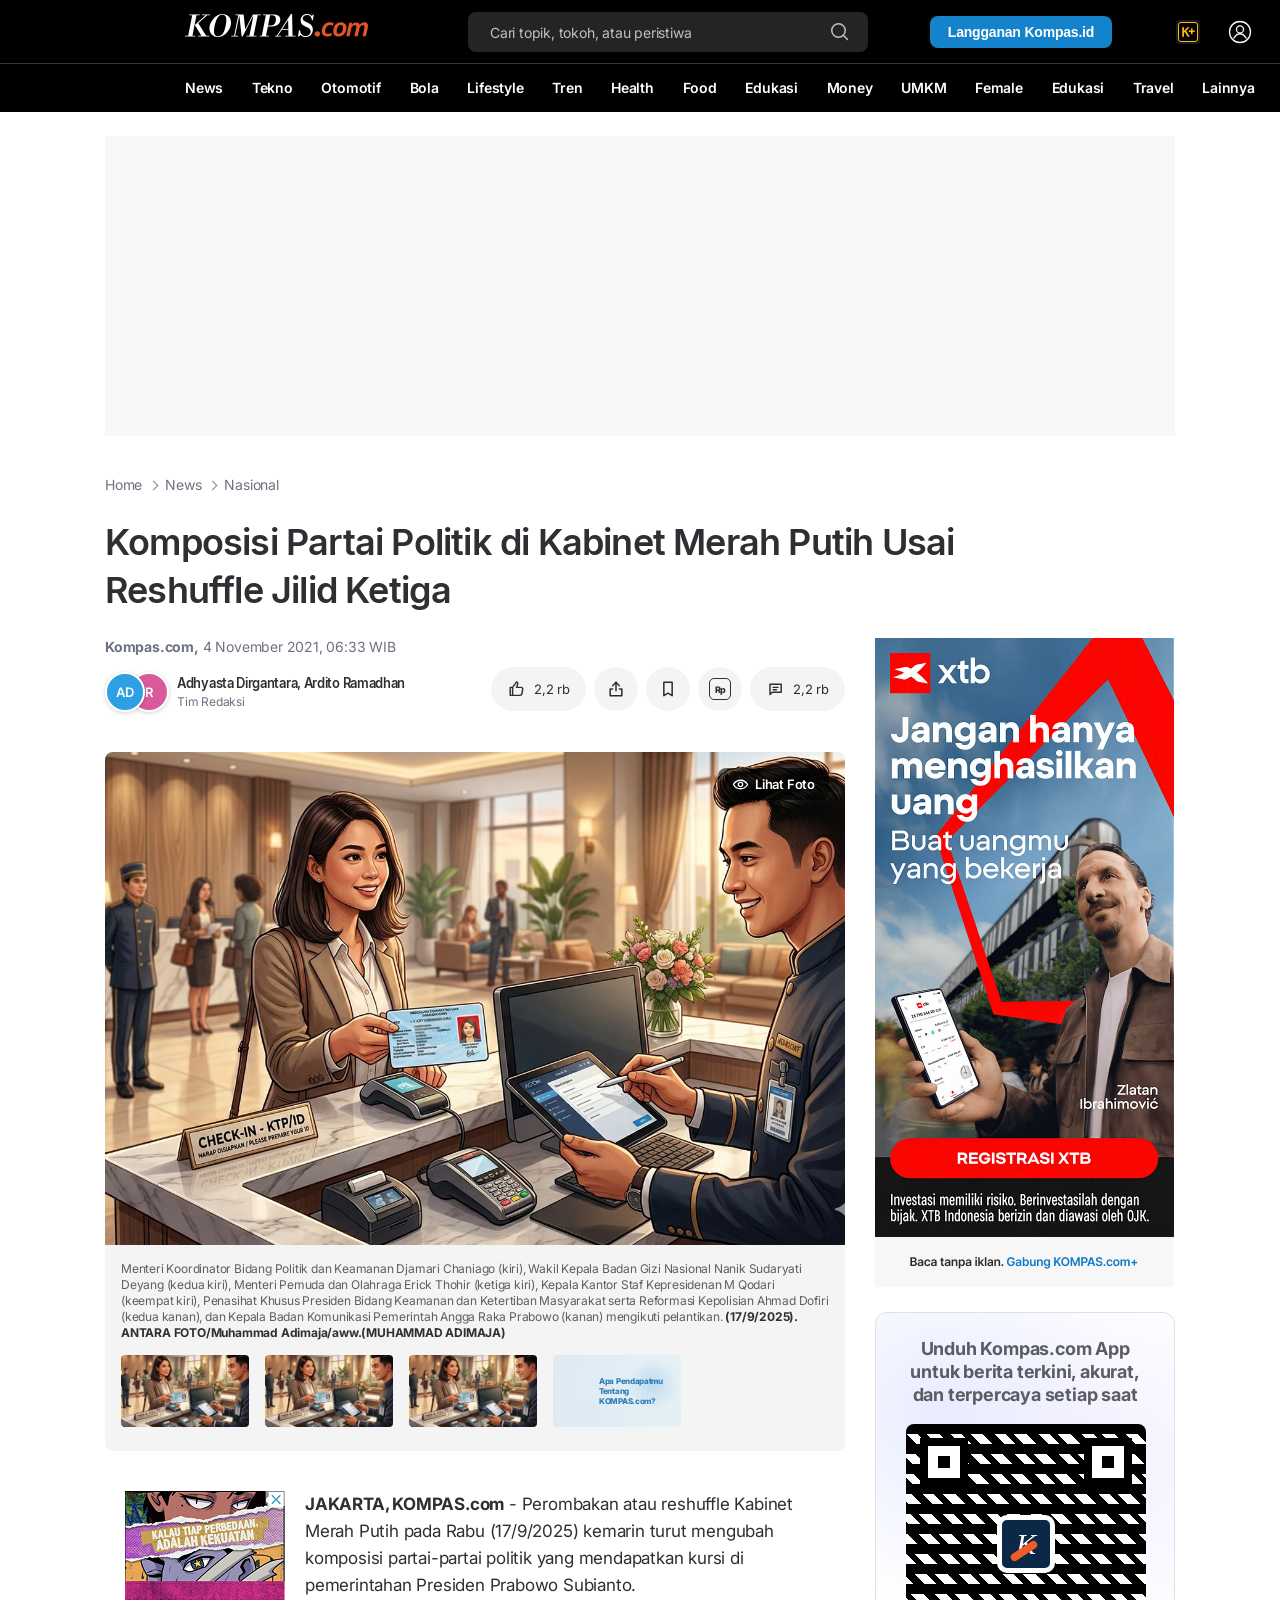
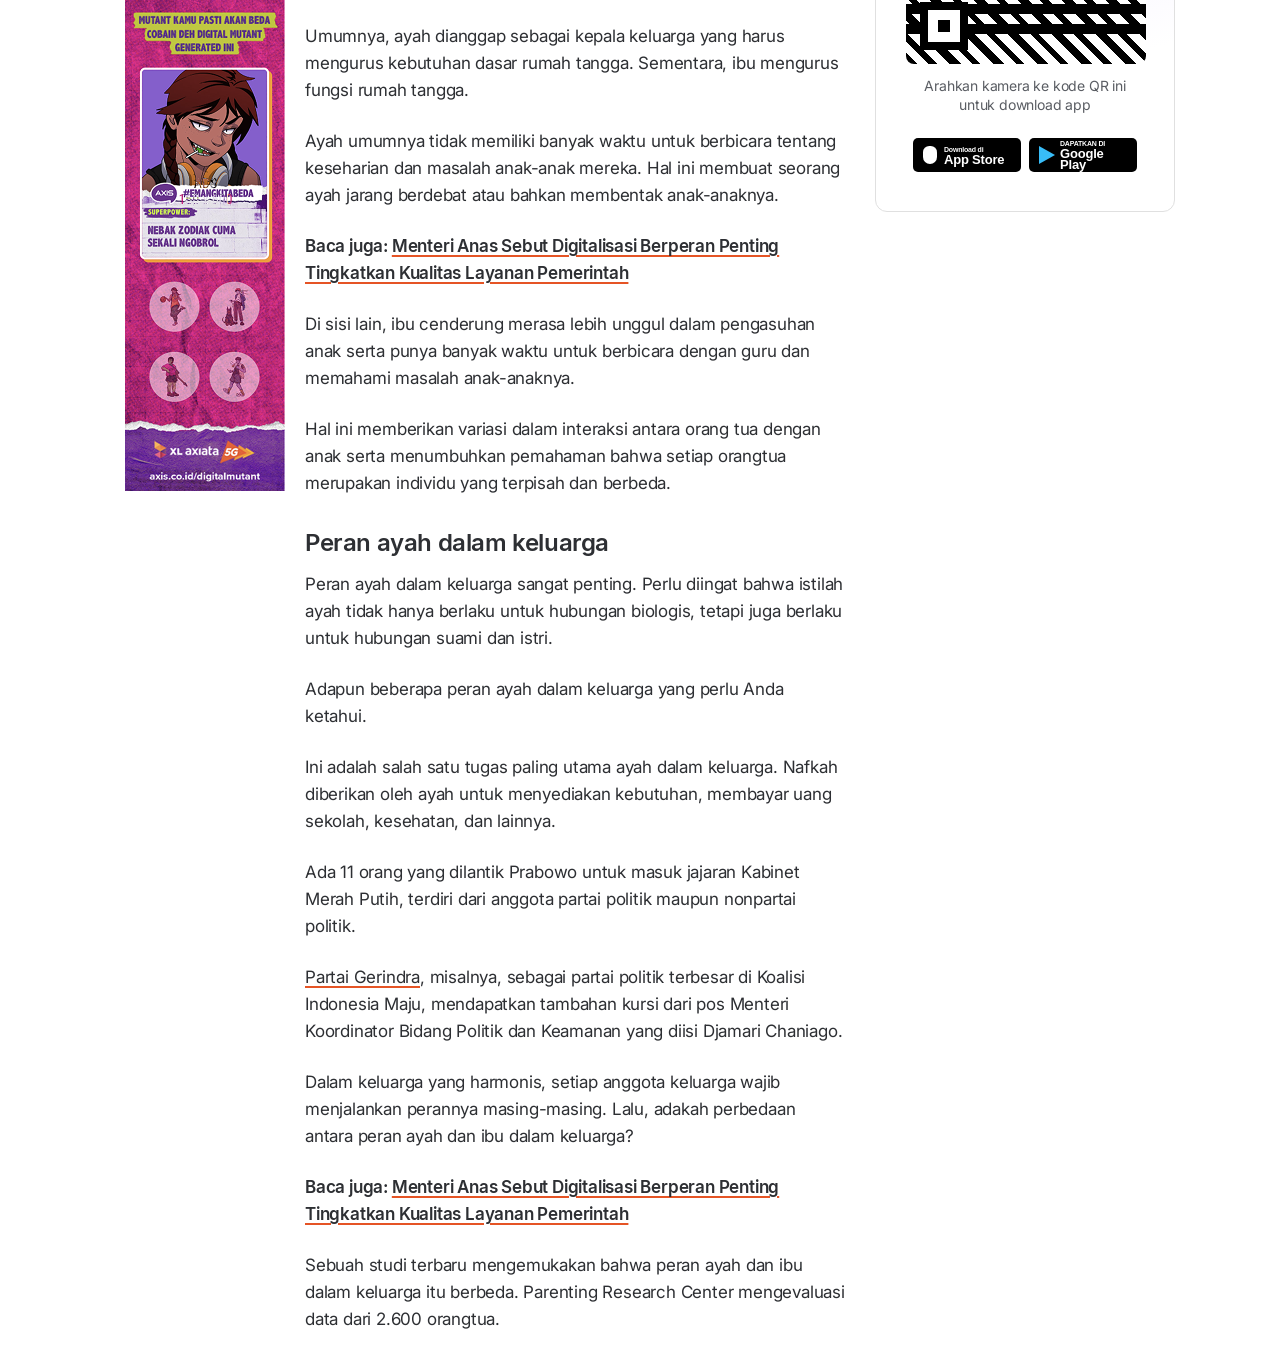
==== commit 487a3c46: "commit" ====
--- a/article.html
+++ b/article.html
@@ -97,6 +97,128 @@
           <a href="#">Nasional</a>
         </nav>
         <h1>Komposisi Partai Politik di Kabinet Merah Putih Usai Reshuffle Jilid Ketiga</h1>
+        <div class="article-meta-actions">
+          <div class="article-meta">
+            <div class="article-source-date">
+              <strong>Kompas.com,</strong>
+              <time datetime="2021-11-04T06:33:00+07:00">4 November 2021, 06:33 WIB</time>
+            </div>
+            <div class="article-author-row">
+              <div class="article-author-avatars" aria-hidden="true">
+                <span>AD</span>
+                <span>R</span>
+              </div>
+              <div class="article-author-text">
+                <p>Adhyasta Dirgantara, Ardito Ramadhan</p>
+                <span>Tim Redaksi</span>
+              </div>
+            </div>
+          </div>
+          <div class="article-actions" aria-label="Aksi artikel">
+            <button class="article-action article-action--wide" type="button" aria-label="Sukai artikel">
+              <svg viewBox="0 0 24 24" aria-hidden="true" focusable="false">
+                <path d="M7 10v10H4V10h3Zm0 0 5-7c1.4.5 1.8 1.7 1.2 3.3L12 10h5.8c1.2 0 2 .9 1.8 2.1l-.9 5.7c-.2 1.3-1.2 2.2-2.5 2.2H7V10Z"></path>
+              </svg>
+              <span>2,2 rb</span>
+            </button>
+            <button class="article-action" type="button" aria-label="Bagikan artikel">
+              <svg viewBox="0 0 24 24" aria-hidden="true" focusable="false">
+                <path d="M8 12H5v8h14v-8h-3"></path>
+                <path d="M12 4v10"></path>
+                <path d="m8 8 4-4 4 4"></path>
+              </svg>
+            </button>
+            <button class="article-action" type="button" aria-label="Simpan artikel">
+              <svg viewBox="0 0 24 24" aria-hidden="true" focusable="false">
+                <path d="M7 4h10v16l-5-3-5 3V4Z"></path>
+              </svg>
+            </button>
+            <button class="article-action" type="button" aria-label="Reward artikel">
+              <span class="reward-icon">Rp</span>
+            </button>
+            <button class="article-action article-action--wide" type="button" aria-label="Komentar artikel">
+              <svg viewBox="0 0 24 24" aria-hidden="true" focusable="false">
+                <path d="M5 6h14v10H8l-3 3V6Z"></path>
+                <path d="M9 10h6"></path>
+                <path d="M9 13h4"></path>
+              </svg>
+              <span>2,2 rb</span>
+            </button>
+          </div>
+        </div>
+        <section class="article-layout" aria-label="Isi artikel">
+        <article class="article-main-column" aria-label="Konten artikel">
+          <figure class="article-lead-media">
+            <div class="article-lead-photo">
+              <button type="button" aria-label="Lihat foto">
+                <svg viewBox="0 0 24 24" aria-hidden="true" focusable="false">
+                  <path d="M2 12s3.5-6 10-6 10 6 10 6-3.5 6-10 6S2 12 2 12Z"></path>
+                  <circle cx="12" cy="12" r="3"></circle>
+                </svg>
+                <span>Lihat Foto</span>
+              </button>
+            </div>
+            <figcaption>
+              Menteri Koordinator Bidang Politik dan Keamanan Djamari Chaniago (kiri), Wakil Kepala Badan Gizi Nasional Nanik Sudaryati Deyang (kedua kiri), Menteri Pemuda dan Olahraga Erick Thohir (ketiga kiri), Kepala Kantor Staf Kepresidenan M Qodari (keempat kiri), Penasihat Khusus Presiden Bidang Keamanan dan Ketertiban Masyarakat serta Reformasi Kepolisian Ahmad Dofiri (kedua kanan), dan Kepala Badan Komunikasi Pemerintah Angga Raka Prabowo (kanan) mengikuti pelantikan. <strong>(17/9/2025). ANTARA FOTO/Muhammad Adimaja/aww.(MUHAMMAD ADIMAJA)</strong>
+            </figcaption>
+            <div class="article-photo-strip" aria-label="Foto lainnya">
+              <button class="article-thumb article-thumb--one" type="button" aria-label="Foto 1"></button>
+              <button class="article-thumb article-thumb--two" type="button" aria-label="Foto 2"></button>
+              <button class="article-thumb article-thumb--three" type="button" aria-label="Foto 3"></button>
+              <a class="article-inline-ad" href="#" aria-label="Iklan Kompas.com">
+                <span>Apa Pendapatmu<br />Tentang<br />KOMPAS.com?</span>
+              </a>
+            </div>
+          </figure>
+          <section class="article-body-section" aria-label="Isi berita">
+            <aside class="article-body-ad" aria-label="Iklan">
+              <img src="assets/ad-skycraper.png" alt="Iklan AXIS Digital Mutant" />
+            </aside>
+            <div class="article-copy">
+              <p><strong>JAKARTA, KOMPAS.com</strong> - Perombakan atau reshuffle Kabinet Merah Putih pada Rabu (17/9/2025) kemarin turut mengubah komposisi partai-partai politik yang mendapatkan kursi di pemerintahan Presiden Prabowo Subianto.</p>
+              <p>Umumnya, ayah dianggap sebagai kepala keluarga yang harus mengurus kebutuhan dasar rumah tangga. Sementara, ibu mengurus fungsi rumah tangga.</p>
+              <p>Ayah umumnya tidak memiliki banyak waktu untuk berbicara tentang keseharian dan masalah anak-anak mereka. Hal ini membuat seorang ayah jarang berdebat atau bahkan membentak anak-anaknya.</p>
+              <p class="read-also"><strong>Baca juga:</strong> <a href="#">Menteri Anas Sebut Digitalisasi Berperan Penting Tingkatkan Kualitas Layanan Pemerintah</a></p>
+              <p>Di sisi lain, ibu cenderung merasa lebih unggul dalam pengasuhan anak serta punya banyak waktu untuk berbicara dengan guru dan memahami masalah anak-anaknya.</p>
+              <p>Hal ini memberikan variasi dalam interaksi antara orang tua dengan anak serta menumbuhkan pemahaman bahwa setiap orangtua merupakan individu yang terpisah dan berbeda.</p>
+              <h2>Peran ayah dalam keluarga</h2>
+              <p>Peran ayah dalam keluarga sangat penting. Perlu diingat bahwa istilah ayah tidak hanya berlaku untuk hubungan biologis, tetapi juga berlaku untuk hubungan suami dan istri.</p>
+              <p>Adapun beberapa peran ayah dalam keluarga yang perlu Anda ketahui.</p>
+              <p>Ini adalah salah satu tugas paling utama ayah dalam keluarga. Nafkah diberikan oleh ayah untuk menyediakan kebutuhan, membayar uang sekolah, kesehatan, dan lainnya.</p>
+              <p>Ada 11 orang yang dilantik Prabowo untuk masuk jajaran Kabinet Merah Putih, terdiri dari anggota partai politik maupun nonpartai politik.</p>
+              <p><a href="#">Partai Gerindra</a>, misalnya, sebagai partai politik terbesar di Koalisi Indonesia Maju, mendapatkan tambahan kursi dari pos Menteri Koordinator Bidang Politik dan Keamanan yang diisi Djamari Chaniago.</p>
+              <p>Dalam keluarga yang harmonis, setiap anggota keluarga wajib menjalankan perannya masing-masing. Lalu, adakah perbedaan antara peran ayah dan ibu dalam keluarga?</p>
+              <p class="read-also"><strong>Baca juga:</strong> <a href="#">Menteri Anas Sebut Digitalisasi Berperan Penting Tingkatkan Kualitas Layanan Pemerintah</a></p>
+              <p>Sebuah studi terbaru mengemukakan bahwa peran ayah dan ibu dalam keluarga itu berbeda. Parenting Research Center mengevaluasi data dari 2.600 orangtua.</p>
+            </div>
+          </section>
+        </article>
+        <aside class="article-sidebar" aria-label="Sidebar artikel">
+          <a class="sidebar-ad" href="#" aria-label="Iklan XTB">
+            <img src="assets/sidebar-xtb-ad.png" alt="XTB - Jangan hanya menghasilkan uang. Buat uangmu yang bekerja." />
+          </a>
+          <a class="app-card article-app-card" href="#" aria-label="Unduh Kompas.com App">
+            <h2>Unduh Kompas.com App<br />untuk berita terkini, akurat,<br />dan terpercaya setiap saat</h2>
+            <div class="qr-code" aria-hidden="true">
+              <span class="qr-corner qr-corner--tl"></span>
+              <span class="qr-corner qr-corner--tr"></span>
+              <span class="qr-corner qr-corner--bl"></span>
+              <span class="qr-logo">K</span>
+            </div>
+            <p>Arahkan kamera ke kode QR ini untuk download app</p>
+            <div class="store-buttons" aria-hidden="true">
+              <span class="store-button store-button--apple">
+                <strong>Download di</strong>
+                App Store
+              </span>
+              <span class="store-button store-button--play">
+                <strong>DAPATKAN DI</strong>
+                Google Play
+              </span>
+            </div>
+          </a>
+        </aside>
+      </section>
       </section>
     </main>
   </body>
--- a/styles.css
+++ b/styles.css
@@ -350,6 +350,369 @@
   font-weight: normal;
   line-height: 48px;
   letter-spacing: -0.8px;
+}
+
+.article-meta-actions {
+  display: grid;
+  grid-template-columns: 354px 354px;
+  gap: 32px;
+  align-items: end;
+  width: 740px;
+  margin-top: 24px;
+}
+
+.article-meta {
+  min-width: 0;
+}
+
+.article-source-date {
+  display: flex;
+  align-items: center;
+  gap: 4px;
+  height: 18px;
+  color: var(--text-secondary);
+  font-family: Inter, Arial, Helvetica, sans-serif;
+  font-size: 14px;
+  font-weight: 400;
+  line-height: 18px;
+  letter-spacing: -0.2px;
+}
+
+.article-source-date strong {
+  color: var(--text-secondary);
+  font-weight: 700;
+}
+
+.article-author-row {
+  display: flex;
+  align-items: center;
+  min-height: 40px;
+  margin-top: 16px;
+}
+
+.article-author-avatars {
+  position: relative;
+  width: 64px;
+  height: 40px;
+  margin-right: 8px;
+}
+
+.article-author-avatars span {
+  position: absolute;
+  top: 0;
+  display: flex;
+  align-items: center;
+  justify-content: center;
+  width: 40px;
+  height: 40px;
+  border: 2px solid #ffffff;
+  border-radius: 50%;
+  color: #ffffff;
+  font-family: Inter, Arial, Helvetica, sans-serif;
+  font-size: 13px;
+  font-weight: 600;
+  line-height: 1;
+  letter-spacing: -0.3px;
+  box-shadow: 0 1px 4px rgba(0, 0, 0, 0.18);
+}
+
+.article-author-avatars span:first-child {
+  left: 0;
+  z-index: 2;
+  background: #2d9fe3;
+}
+
+.article-author-avatars span:last-child {
+  left: 24px;
+  background: #d85a9a;
+}
+
+.article-author-row p {
+  margin: 0 0 2px;
+  color: var(--text-primary);
+  font-family: "Inter SemiBold TTF", Inter, Arial, Helvetica, sans-serif;
+  font-size: 13px;
+  font-synthesis: none;
+  font-weight: normal;
+  line-height: 17px;
+  letter-spacing: -0.3px;
+}
+
+.article-author-text > span {
+  display: block;
+  color: var(--text-secondary);
+  font-family: Inter, Arial, Helvetica, sans-serif;
+  font-size: 12px;
+  font-weight: 400;
+  line-height: 16px;
+  letter-spacing: -0.2px;
+}
+
+.article-actions {
+  display: flex;
+  align-items: center;
+  gap: 8px;
+  justify-content: flex-end;
+  padding-bottom: 1px;
+}
+
+.article-action {
+  display: inline-flex;
+  align-items: center;
+  justify-content: center;
+  width: 44px;
+  height: 44px;
+  padding: 0;
+  border: 0;
+  border-radius: 999px;
+  background: #f4f4f4;
+  color: var(--text-primary);
+  cursor: pointer;
+}
+
+.article-action--wide {
+  justify-content: flex-start;
+  width: 95px;
+  padding: 0 16px;
+  gap: 8px;
+}
+
+.article-action svg {
+  width: 20px;
+  height: 20px;
+  fill: none;
+  stroke: currentColor;
+  stroke-linecap: round;
+  stroke-linejoin: round;
+  stroke-width: 1.8;
+}
+
+.article-action span:not(.reward-icon) {
+  color: var(--text-primary);
+  font-family: Inter, Arial, Helvetica, sans-serif;
+  font-size: 13px;
+  font-weight: 400;
+  line-height: 18px;
+  letter-spacing: -0.2px;
+  white-space: nowrap;
+}
+
+.reward-icon {
+  display: flex;
+  align-items: center;
+  justify-content: center;
+  width: 22px;
+  height: 22px;
+  border: 1.8px solid currentColor;
+  border-radius: 5px;
+  color: var(--text-primary);
+  font-family: Inter, Arial, Helvetica, sans-serif;
+  font-size: 9px;
+  font-weight: 800;
+  line-height: 1;
+  letter-spacing: -0.6px;
+}
+
+.article-title-block .article-layout {
+  display: grid;
+  grid-template-columns: 740px 300px;
+  gap: 30px;
+  align-items: start;
+  width: 1070px;
+  margin-top: -74px;
+  padding-top: 0;
+}
+
+.article-main-column {
+  width: 740px;
+  min-height: 650px;
+  padding-top: 114px;
+}
+
+.article-sidebar {
+  width: 300px;
+}
+
+.article-app-card {
+  margin-top: 24px;
+}
+
+.article-lead-media {
+  width: 740px;
+  margin: 0;
+  overflow: hidden;
+  border-radius: 8px;
+  background: #f4f4f4;
+}
+
+.article-lead-photo {
+  position: relative;
+  width: 740px;
+  height: 493px;
+  background-image: url("assets/articles/69fd3040d1921.png");
+  background-position: center;
+  background-size: cover;
+}
+
+.article-lead-photo button {
+  position: absolute;
+  right: 16px;
+  top: 16px;
+  display: inline-flex;
+  align-items: center;
+  gap: 6px;
+  height: 32px;
+  padding: 0 14px;
+  border: 0;
+  border-radius: 8px;
+  background: rgba(0, 0, 0, 0.58);
+  color: #ffffff;
+  font-family: Inter, Arial, Helvetica, sans-serif;
+  font-size: 13px;
+  font-weight: 600;
+  line-height: 18px;
+  letter-spacing: -0.2px;
+  cursor: pointer;
+}
+
+.article-lead-photo button svg {
+  width: 17px;
+  height: 17px;
+  fill: none;
+  stroke: currentColor;
+  stroke-linecap: round;
+  stroke-linejoin: round;
+  stroke-width: 1.8;
+}
+
+.article-lead-media figcaption {
+  margin: 0;
+  padding: 16px 16px 14px;
+  color: #5b5f66;
+  font-family: Inter, Arial, Helvetica, sans-serif;
+  font-size: 12px;
+  font-weight: 400;
+  line-height: 16px;
+  letter-spacing: -0.2px;
+}
+
+.article-lead-media figcaption strong {
+  color: var(--text-primary);
+  font-weight: 700;
+}
+
+.article-photo-strip {
+  display: flex;
+  gap: 16px;
+  padding: 0 16px 24px;
+}
+
+.article-thumb,
+.article-inline-ad {
+  width: 128px;
+  height: 72px;
+  overflow: hidden;
+  border: 0;
+  border-radius: 4px;
+  background-color: #d9dde3;
+  background-position: center;
+  background-size: cover;
+}
+
+.article-thumb {
+  padding: 0;
+  cursor: pointer;
+}
+
+.article-thumb--one,
+.article-thumb--two,
+.article-thumb--three {
+  background-image: url("assets/articles/69fd3040d1921.png");
+}
+
+.article-inline-ad {
+  display: flex;
+  align-items: center;
+  padding-left: 46px;
+  background:
+    radial-gradient(circle at 78% 41%, rgba(22, 131, 204, 0.18), transparent 24%),
+    linear-gradient(90deg, rgba(229, 242, 250, 0.96), rgba(236, 247, 253, 0.96)),
+    url("assets/articles/69f9f62da8c5e.jpeg");
+  color: #2f7db7;
+  font-family: Inter, Arial, Helvetica, sans-serif;
+  font-size: 8px;
+  font-weight: 800;
+  line-height: 10px;
+  letter-spacing: -0.3px;
+  text-decoration: none;
+}
+
+.article-body-section {
+  display: grid;
+  grid-template-columns: 200px 540px;
+  width: 740px;
+  margin-top: 40px;
+  align-items: start;
+}
+
+.article-body-ad {
+  width: 200px;
+  min-height: 100%;
+  margin: 0;
+  padding: 0 20px 20px;
+}
+
+.article-body-ad img {
+  position: sticky;
+  top: 20px;
+  display: block;
+  width: 160px;
+  height: 600px;
+  object-fit: cover;
+}
+
+.article-copy {
+  width: 540px;
+  color: var(--text-primary);
+  font-family: Inter, Arial, Helvetica, sans-serif;
+}
+
+.article-copy p {
+  margin: 0 0 24px;
+  color: var(--text-primary);
+  font-size: 17px;
+  font-weight: 400;
+  line-height: 27px;
+  letter-spacing: -0.2px;
+}
+
+.article-copy h2 {
+  margin: 30px 0 12px;
+  color: var(--text-primary);
+  font-family: "Inter SemiBold TTF", Inter, Arial, Helvetica, sans-serif;
+  font-size: 24px;
+  font-synthesis: none;
+  font-weight: normal;
+  line-height: 32px;
+  letter-spacing: -0.4px;
+}
+
+.article-copy strong {
+  font-weight: 700;
+}
+
+.article-copy a {
+  color: var(--text-primary);
+  text-decoration-color: #e55425;
+  text-decoration-line: underline;
+  text-decoration-thickness: 1.5px;
+  text-underline-offset: 3px;
+}
+
+.article-copy .read-also {
+  font-family: "Inter SemiBold TTF", Inter, Arial, Helvetica, sans-serif;
+  font-synthesis: none;
+  font-weight: normal;
 }
 
 .content-layout {
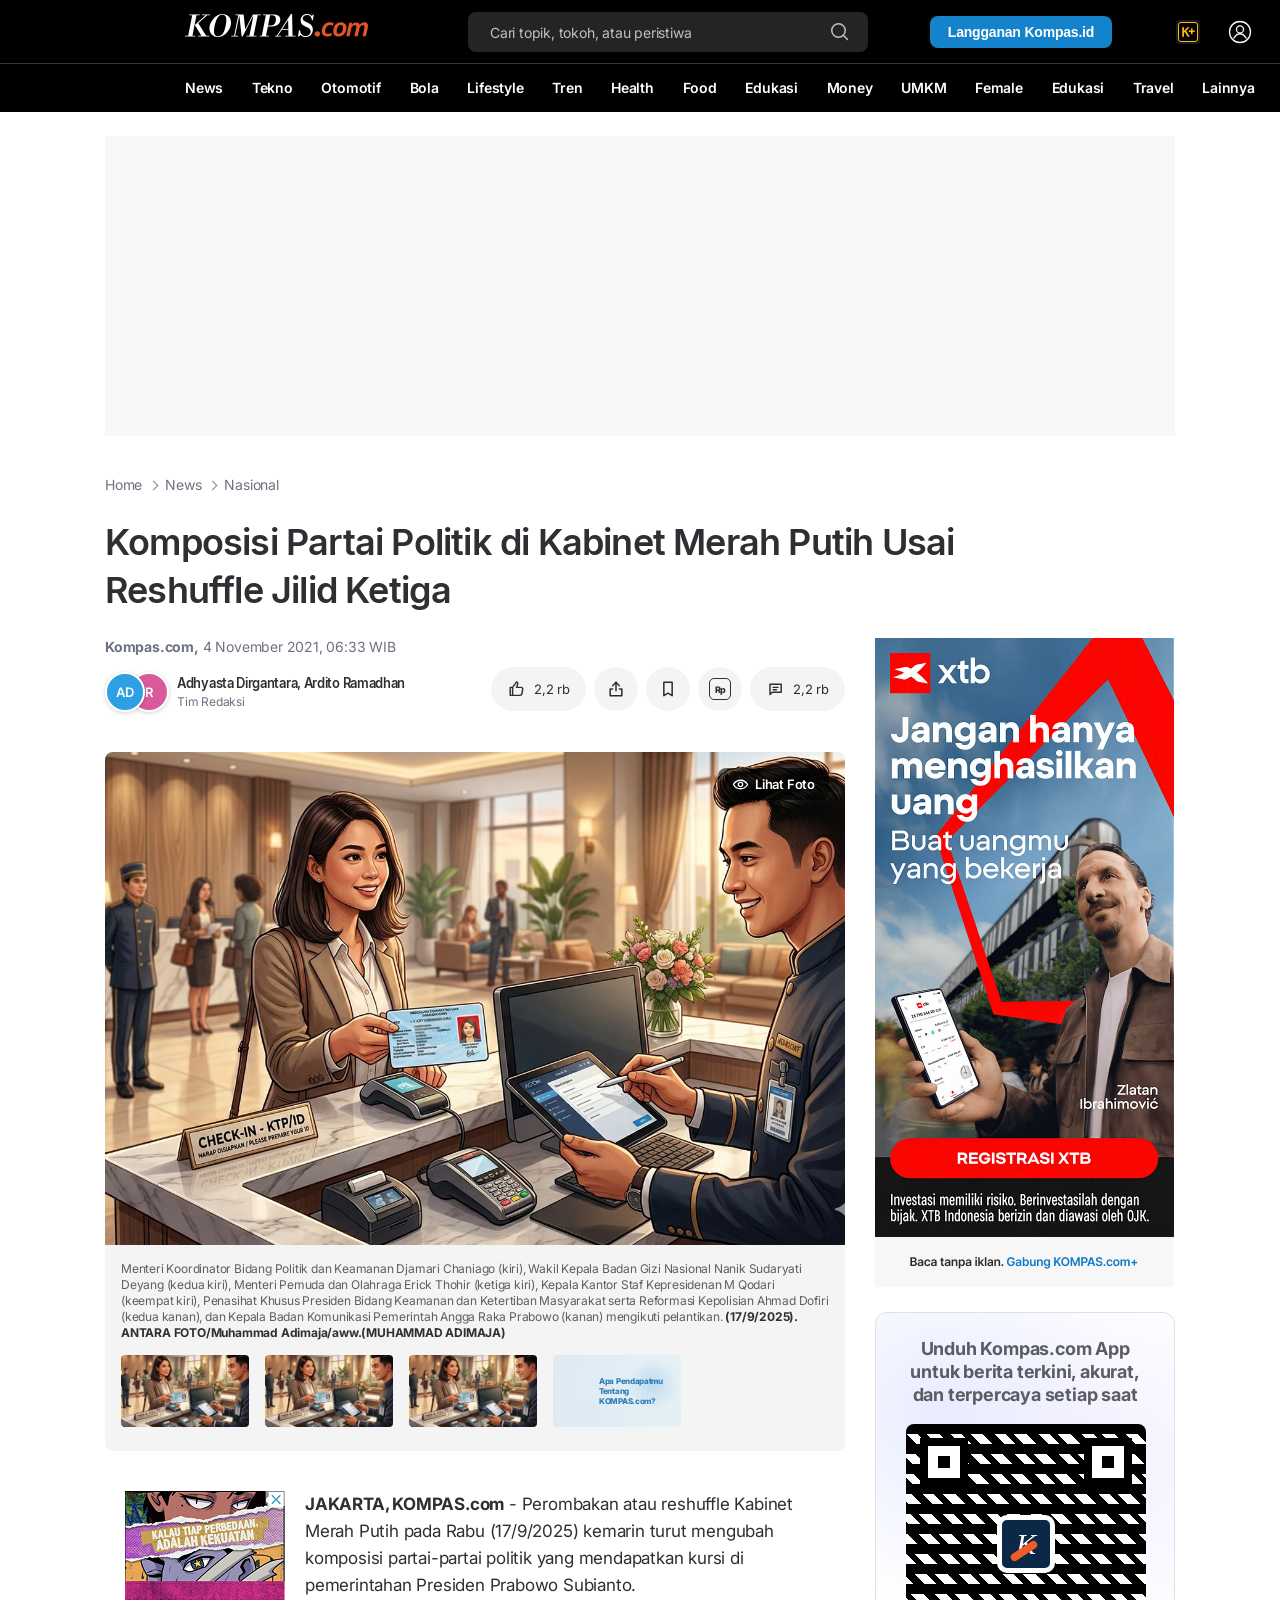
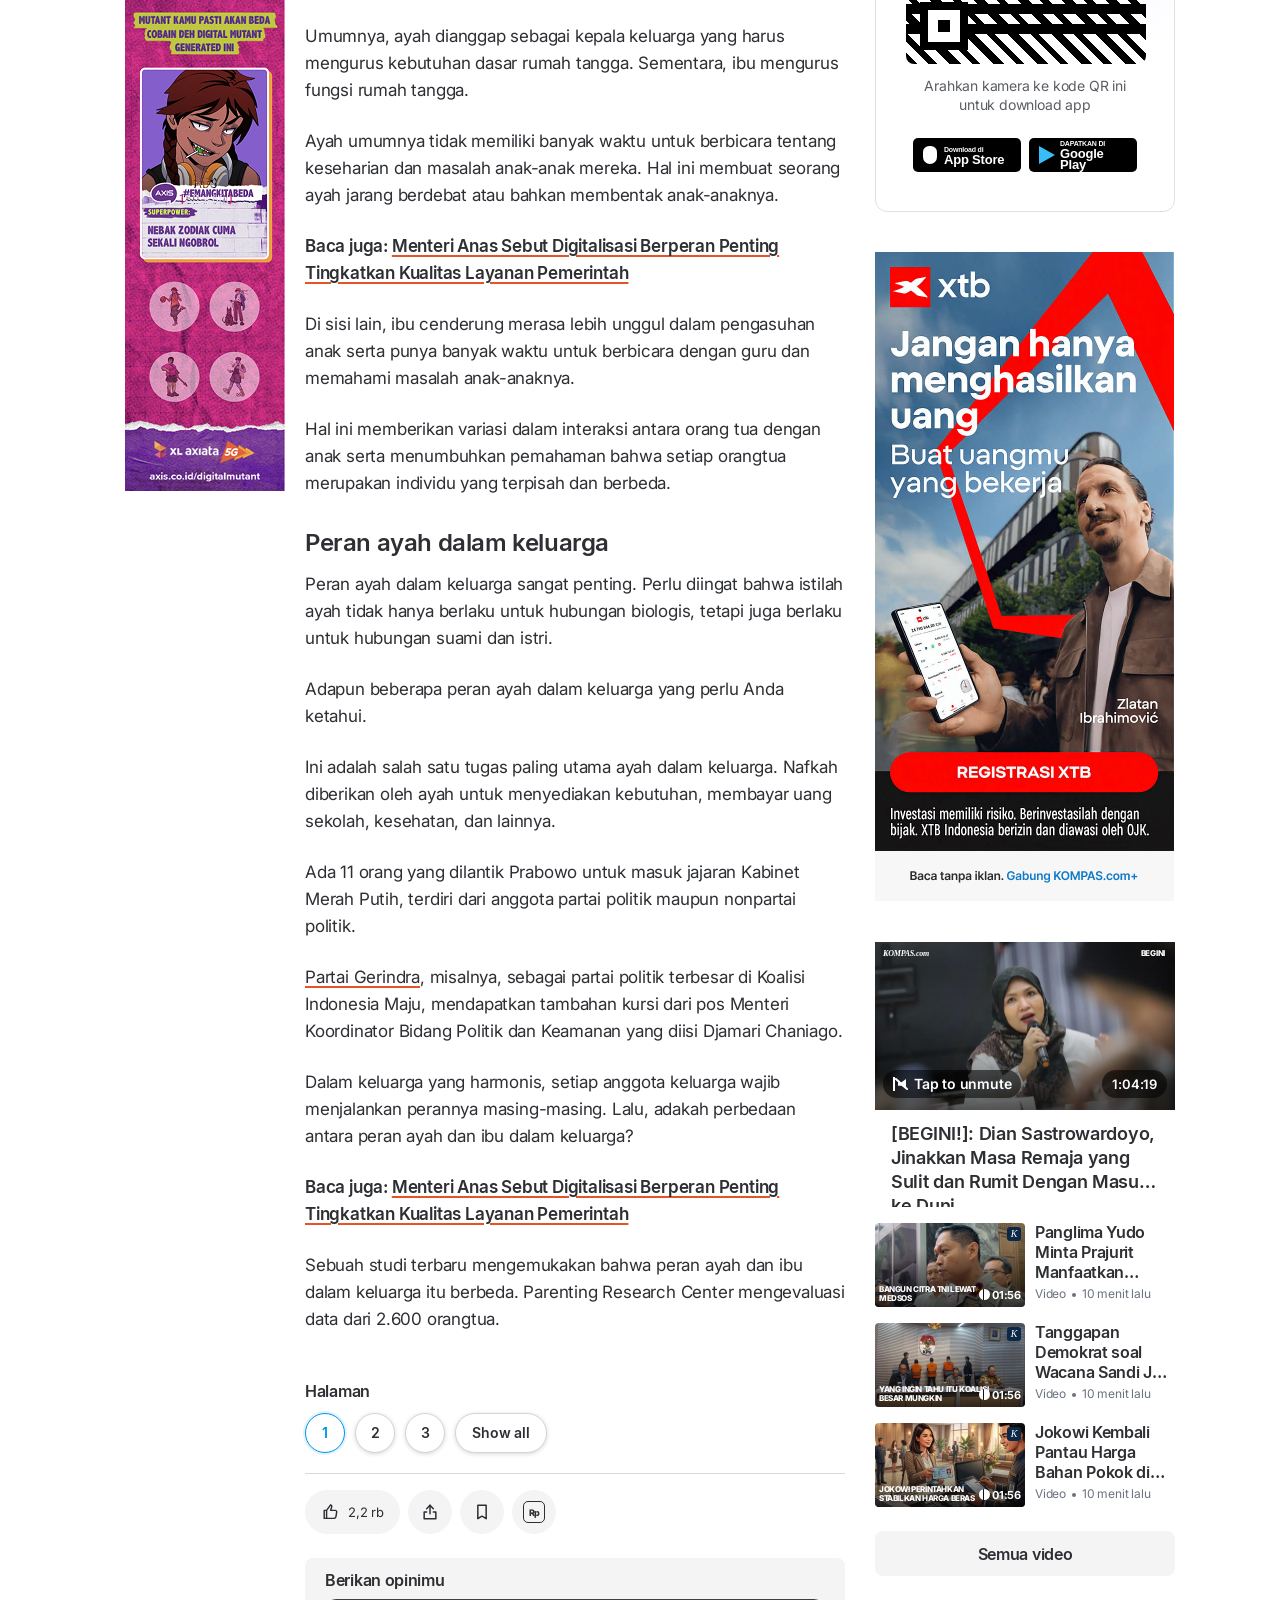
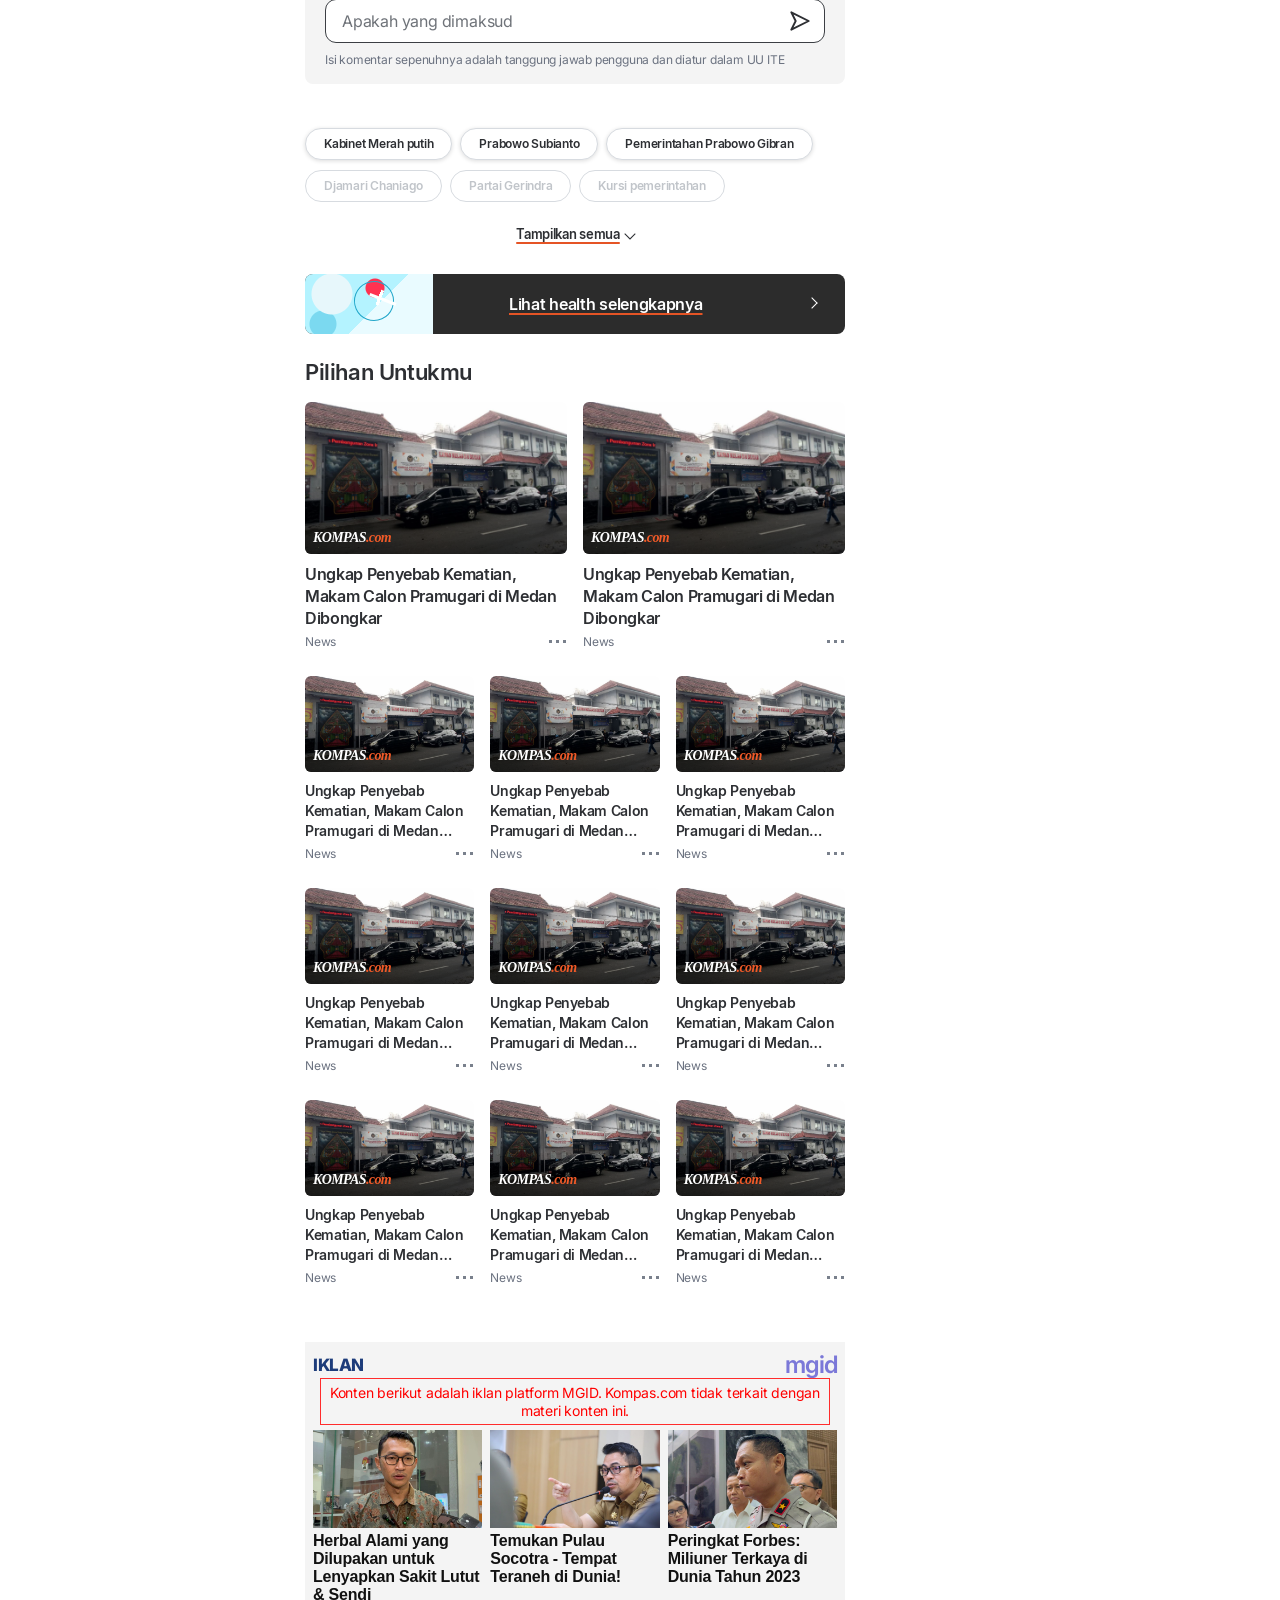
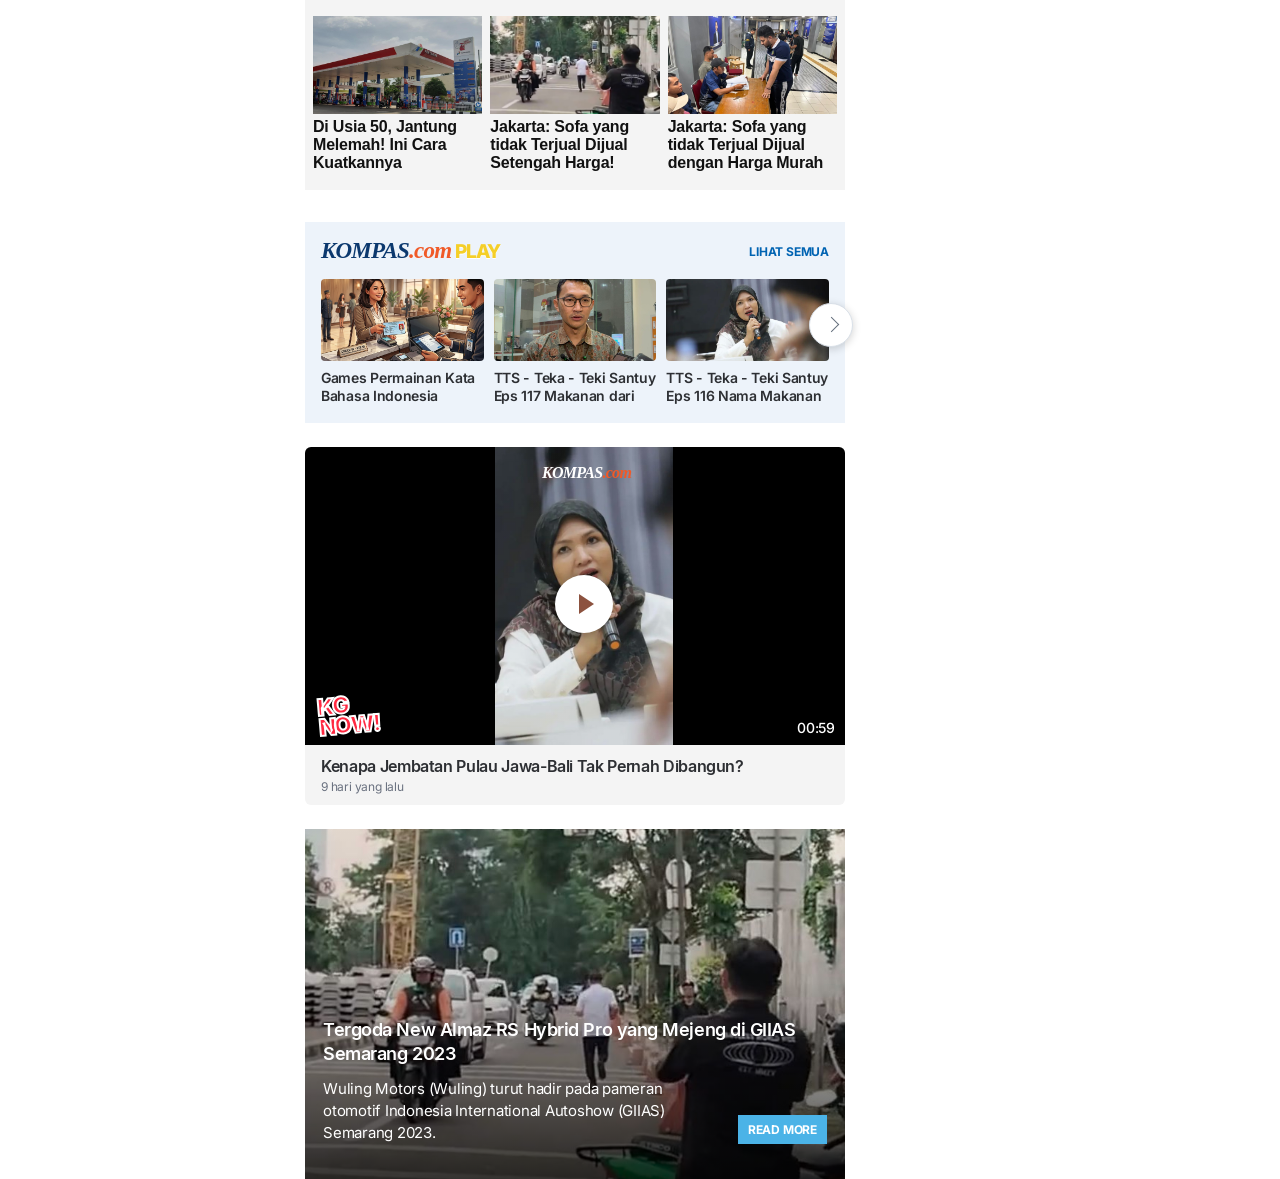
==== commit 9b335f46: "commit" ====
--- a/article.html
+++ b/article.html
@@ -190,6 +190,181 @@
               <p>Dalam keluarga yang harmonis, setiap anggota keluarga wajib menjalankan perannya masing-masing. Lalu, adakah perbedaan antara peran ayah dan ibu dalam keluarga?</p>
               <p class="read-also"><strong>Baca juga:</strong> <a href="#">Menteri Anas Sebut Digitalisasi Berperan Penting Tingkatkan Kualitas Layanan Pemerintah</a></p>
               <p>Sebuah studi terbaru mengemukakan bahwa peran ayah dan ibu dalam keluarga itu berbeda. Parenting Research Center mengevaluasi data dari 2.600 orangtua.</p>
+              <section class="article-after-content" aria-label="Navigasi dan opini artikel">
+                <div class="article-pages" aria-label="Halaman artikel">
+                  <h2>Halaman</h2>
+                  <div>
+                    <a class="is-active" href="#">1</a>
+                    <a href="#">2</a>
+                    <a href="#">3</a>
+                    <a class="show-all" href="#">Show all</a>
+                  </div>
+                </div>
+                <div class="article-copy-divider" aria-hidden="true"></div>
+                <div class="article-copy-actions" aria-label="Aksi artikel">
+                  <button class="article-action article-action--wide" type="button" aria-label="Sukai artikel">
+                    <svg viewBox="0 0 24 24" aria-hidden="true" focusable="false">
+                      <path d="M7 10v10H4V10h3Zm0 0 5-7c1.4.5 1.8 1.7 1.2 3.3L12 10h5.8c1.2 0 2 .9 1.8 2.1l-.9 5.7c-.2 1.3-1.2 2.2-2.5 2.2H7V10Z"></path>
+                    </svg>
+                    <span>2,2 rb</span>
+                  </button>
+                  <button class="article-action" type="button" aria-label="Bagikan artikel">
+                    <svg viewBox="0 0 24 24" aria-hidden="true" focusable="false">
+                      <path d="M8 12H5v8h14v-8h-3"></path>
+                      <path d="M12 4v10"></path>
+                      <path d="m8 8 4-4 4 4"></path>
+                    </svg>
+                  </button>
+                  <button class="article-action" type="button" aria-label="Simpan artikel">
+                    <svg viewBox="0 0 24 24" aria-hidden="true" focusable="false">
+                      <path d="M7 4h10v16l-5-3-5 3V4Z"></path>
+                    </svg>
+                  </button>
+                  <button class="article-action" type="button" aria-label="Reward artikel">
+                    <span class="reward-icon">Rp</span>
+                  </button>
+                </div>
+                <form class="opinion-box" aria-label="Berikan opinimu">
+                  <label for="article-opinion">Berikan opinimu</label>
+                  <div>
+                    <input id="article-opinion" type="text" placeholder="Apakah yang dimaksud" />
+                    <button type="submit" aria-label="Kirim opini">
+                      <svg viewBox="0 0 24 24" aria-hidden="true" focusable="false">
+                        <path d="m4 4 16 8-16 8 4-8-4-8Z"></path>
+                      </svg>
+                    </button>
+                  </div>
+                  <p>Isi komentar sepenuhnya adalah tanggung jawab pengguna dan diatur dalam UU ITE</p>
+                </form>
+                <div class="article-tags" aria-label="Topik terkait">
+                  <a href="#">Kabinet Merah putih</a>
+                  <a href="#">Prabowo Subianto</a>
+                  <a href="#">Pemerintahan Prabowo Gibran</a>
+                  <a class="muted" href="#">Djamari Chaniago</a>
+                  <a class="muted" href="#">Partai Gerindra</a>
+                  <a class="muted" href="#">Kursi pemerintahan</a>
+                </div>
+                <a class="article-show-more" href="#">Tampilkan semua <span aria-hidden="true"></span></a>
+                <a class="health-cta" href="#">
+                  <span aria-hidden="true"></span>
+                  <strong>Lihat health selengkapnya</strong>
+                  <i aria-hidden="true"></i>
+                </a>
+                <section class="for-you-section" aria-label="Pilihan Untukmu">
+                  <h2>Pilihan Untukmu</h2>
+                  <div class="for-you-grid">
+                    <article class="for-you-card for-you-card--large">
+                      <div class="for-you-card__media for-you-card__media--one"><span>KOMPAS<span>.com</span></span></div>
+                      <h3>Ungkap Penyebab Kematian, Makam Calon Pramugari di Medan Dibongkar</h3>
+                      <p>News</p>
+                      <button type="button" aria-label="Opsi artikel"></button>
+                    </article>
+                    <article class="for-you-card for-you-card--large">
+                      <div class="for-you-card__media for-you-card__media--one"><span>KOMPAS<span>.com</span></span></div>
+                      <h3>Ungkap Penyebab Kematian, Makam Calon Pramugari di Medan Dibongkar</h3>
+                      <p>News</p>
+                      <button type="button" aria-label="Opsi artikel"></button>
+                    </article>
+                    <article class="for-you-card">
+                      <div class="for-you-card__media for-you-card__media--one"><span>KOMPAS<span>.com</span></span></div>
+                      <h3>Ungkap Penyebab Kematian, Makam Calon Pramugari di Medan Dibongkar</h3>
+                      <p>News</p>
+                      <button type="button" aria-label="Opsi artikel"></button>
+                    </article>
+                    <article class="for-you-card">
+                      <div class="for-you-card__media for-you-card__media--one"><span>KOMPAS<span>.com</span></span></div>
+                      <h3>Ungkap Penyebab Kematian, Makam Calon Pramugari di Medan Dibongkar</h3>
+                      <p>News</p>
+                      <button type="button" aria-label="Opsi artikel"></button>
+                    </article>
+                    <article class="for-you-card">
+                      <div class="for-you-card__media for-you-card__media--one"><span>KOMPAS<span>.com</span></span></div>
+                      <h3>Ungkap Penyebab Kematian, Makam Calon Pramugari di Medan Dibongkar</h3>
+                      <p>News</p>
+                      <button type="button" aria-label="Opsi artikel"></button>
+                    </article>
+                    <article class="for-you-card">
+                      <div class="for-you-card__media for-you-card__media--one"><span>KOMPAS<span>.com</span></span></div>
+                      <h3>Ungkap Penyebab Kematian, Makam Calon Pramugari di Medan Dibongkar</h3>
+                      <p>News</p>
+                      <button type="button" aria-label="Opsi artikel"></button>
+                    </article>
+                    <article class="for-you-card">
+                      <div class="for-you-card__media for-you-card__media--one"><span>KOMPAS<span>.com</span></span></div>
+                      <h3>Ungkap Penyebab Kematian, Makam Calon Pramugari di Medan Dibongkar</h3>
+                      <p>News</p>
+                      <button type="button" aria-label="Opsi artikel"></button>
+                    </article>
+                    <article class="for-you-card">
+                      <div class="for-you-card__media for-you-card__media--one"><span>KOMPAS<span>.com</span></span></div>
+                      <h3>Ungkap Penyebab Kematian, Makam Calon Pramugari di Medan Dibongkar</h3>
+                      <p>News</p>
+                      <button type="button" aria-label="Opsi artikel"></button>
+                    </article>
+                    <article class="for-you-card">
+                      <div class="for-you-card__media for-you-card__media--one"><span>KOMPAS<span>.com</span></span></div>
+                      <h3>Ungkap Penyebab Kematian, Makam Calon Pramugari di Medan Dibongkar</h3>
+                      <p>News</p>
+                      <button type="button" aria-label="Opsi artikel"></button>
+                    </article>
+                    <article class="for-you-card">
+                      <div class="for-you-card__media for-you-card__media--one"><span>KOMPAS<span>.com</span></span></div>
+                      <h3>Ungkap Penyebab Kematian, Makam Calon Pramugari di Medan Dibongkar</h3>
+                      <p>News</p>
+                      <button type="button" aria-label="Opsi artikel"></button>
+                    </article>
+                    <article class="for-you-card">
+                      <div class="for-you-card__media for-you-card__media--one"><span>KOMPAS<span>.com</span></span></div>
+                      <h3>Ungkap Penyebab Kematian, Makam Calon Pramugari di Medan Dibongkar</h3>
+                      <p>News</p>
+                      <button type="button" aria-label="Opsi artikel"></button>
+                    </article>
+                  </div>
+                </section>
+                <section class="mgid-widget" aria-label="Iklan MGID">
+                  <header><strong>IKLAN</strong><span>mgid</span></header>
+                  <p>Konten berikut adalah iklan platform MGID. Kompas.com tidak terkait dengan materi konten ini.</p>
+                  <div class="mgid-grid">
+                    <article><div class="mgid-thumb mgid-thumb--one"></div><h3>Herbal Alami yang Dilupakan untuk Lenyapkan Sakit Lutut &amp; Sendi</h3></article>
+                    <article><div class="mgid-thumb mgid-thumb--two"></div><h3>Temukan Pulau Socotra - Tempat Teraneh di Dunia!</h3></article>
+                    <article><div class="mgid-thumb mgid-thumb--three"></div><h3>Peringkat Forbes: Miliuner Terkaya di Dunia Tahun 2023</h3></article>
+                    <article><div class="mgid-thumb mgid-thumb--four"></div><h3>Di Usia 50, Jantung Melemah! Ini Cara Kuatkannya</h3></article>
+                    <article><div class="mgid-thumb mgid-thumb--five"></div><h3>Jakarta: Sofa yang tidak Terjual Dijual Setengah Harga!</h3></article>
+                    <article><div class="mgid-thumb mgid-thumb--six"></div><h3>Jakarta: Sofa yang tidak Terjual Dijual dengan Harga Murah</h3></article>
+                  </div>
+                </section>
+                <section class="kompas-play-widget" aria-label="Kompas.com Play">
+                  <header><h2>KOMPAS<span>.com</span><strong>PLAY</strong></h2><a href="#">LIHAT SEMUA</a></header>
+                  <div class="play-track">
+                    <article><div class="play-thumb play-thumb--one"></div><h3>Games Permainan Kata Bahasa Indonesia</h3></article>
+                    <article><div class="play-thumb play-thumb--two"></div><h3>TTS - Teka - Teki Santuy Eps 117 Makanan dari</h3></article>
+                    <article><div class="play-thumb play-thumb--three"></div><h3>TTS - Teka - Teki Santuy Eps 116 Nama Makanan</h3></article>
+                    <button type="button" aria-label="Lihat berikutnya"></button>
+                  </div>
+                </section>
+                <section class="kg-now-card" aria-label="KG Now video">
+                  <div class="kg-now-media">
+                    <div class="kg-now-video">
+                      <span class="kg-now-brand">KOMPAS<span>.com</span></span>
+                      <button type="button" aria-label="Putar video"></button>
+                      <strong>KG<br />Now!</strong>
+                    </div>
+                    <span class="kg-now-duration">00:59</span>
+                  </div>
+                  <div class="kg-now-body">
+                    <h2>Kenapa Jembatan Pulau Jawa-Bali Tak Pernah Dibangun?</h2>
+                    <p>9 hari yang lalu</p>
+                  </div>
+                </section>
+                <section class="sponsored-feature" aria-label="Artikel promosi">
+                  <div class="sponsored-feature__media"></div>
+                  <div class="sponsored-feature__content">
+                    <h2>Tergoda New Almaz RS Hybrid Pro yang Mejeng di GIIAS Semarang 2023</h2>
+                    <p>Wuling Motors (Wuling) turut hadir pada pameran otomotif Indonesia International Autoshow (GIIAS) Semarang 2023.</p>
+                    <a href="#">READ MORE</a>
+                  </div>
+                </section>
+              </section>
             </div>
           </section>
         </article>
@@ -217,6 +392,53 @@
               </span>
             </div>
           </a>
+          <a class="sidebar-ad article-tower-ad-2" href="#" aria-label="Iklan XTB tower 2">
+            <img src="assets/sidebar-xtb-ad.png" alt="XTB - Jangan hanya menghasilkan uang. Buat uangmu yang bekerja." />
+          </a>
+          <section class="video-widget article-video-widget" aria-label="Video">
+            <article class="video-feature">
+              <div class="video-feature__media">
+                <span class="video-brand">KOMPAS.com</span>
+                <span class="video-badge">Begini</span>
+                <span class="video-unmute"><i aria-hidden="true"></i>Tap to unmute</span>
+                <span class="video-duration">1:04:19</span>
+              </div>
+              <h2>[BEGINI!]: Dian Sastrowardoyo, Jinakkan Masa Remaja yang Sulit dan Rumit Dengan Masuk ke Duni...</h2>
+            </article>
+            <div class="video-list">
+              <article class="video-item">
+                <div class="video-item__media video-item__media--one">
+                  <span>Bangun Citra TNI Lewat Medsos</span>
+                  <small>01:56</small>
+                </div>
+                <div>
+                  <h3>Panglima Yudo Minta Prajurit Manfaatkan Potensi Medsos untuk Bang...</h3>
+                  <p>Video <i></i> 10 menit lalu</p>
+                </div>
+              </article>
+              <article class="video-item">
+                <div class="video-item__media video-item__media--two">
+                  <span>Yang Ingin Tahu Itu Koalisi Besar Mungkin</span>
+                  <small>01:56</small>
+                </div>
+                <div>
+                  <h3>Tanggapan Demokrat soal Wacana Sandi Jadi Cawapres Anies</h3>
+                  <p>Video <i></i> 10 menit lalu</p>
+                </div>
+              </article>
+              <article class="video-item">
+                <div class="video-item__media video-item__media--three">
+                  <span>Jokowi Perintahkan Stabilkan Harga Beras</span>
+                  <small>01:56</small>
+                </div>
+                <div>
+                  <h3>Jokowi Kembali Pantau Harga Bahan Pokok di Pasar: Semua Stabil Kecu...</h3>
+                  <p>Video <i></i> 10 menit lalu</p>
+                </div>
+              </article>
+            </div>
+            <a class="video-widget__button" href="#">Semua video</a>
+          </section>
         </aside>
       </section>
       </section>
--- a/styles.css
+++ b/styles.css
@@ -537,6 +537,14 @@
   margin-top: 24px;
 }
 
+.article-tower-ad-2 {
+  margin-top: 40px;
+}
+
+.article-video-widget {
+  margin-top: 40px;
+}
+
 .article-lead-media {
   width: 740px;
   margin: 0;
@@ -713,6 +721,812 @@
   font-family: "Inter SemiBold TTF", Inter, Arial, Helvetica, sans-serif;
   font-synthesis: none;
   font-weight: normal;
+}
+
+.article-after-content {
+  width: 540px;
+  padding-top: 24px;
+}
+
+.article-pages h2 {
+  margin: 0 0 12px;
+  color: var(--text-primary);
+  font-family: "Inter SemiBold TTF", Inter, Arial, Helvetica, sans-serif;
+  font-size: 16px;
+  font-synthesis: none;
+  font-weight: normal;
+  line-height: 20px;
+  letter-spacing: -0.3px;
+}
+
+.article-pages > div {
+  display: flex;
+  align-items: center;
+  gap: 10px;
+}
+
+.article-pages a {
+  display: flex;
+  align-items: center;
+  justify-content: center;
+  min-width: 40px;
+  height: 40px;
+  padding: 0 14px;
+  border: 1px solid #d1d5db;
+  border-radius: 999px;
+  background: #ffffff;
+  color: var(--text-primary);
+  font-family: "Inter SemiBold TTF", Inter, Arial, Helvetica, sans-serif;
+  font-size: 14px;
+  font-synthesis: none;
+  font-weight: normal;
+  line-height: 20px;
+  letter-spacing: -0.2px;
+  text-decoration: none;
+  box-shadow: 0 1px 4px rgba(0, 0, 0, 0.16);
+}
+
+.article-pages a.is-active {
+  border-color: #0094e8;
+  color: #0094e8;
+  box-shadow: 0 0 0 2px rgba(0, 148, 232, 0.12);
+}
+
+.article-pages a.show-all {
+  min-width: 92px;
+}
+
+.article-copy-divider {
+  width: 540px;
+  height: 1px;
+  margin: 20px 0 16px;
+  background: #d9d9d9;
+}
+
+.article-copy-actions {
+  display: flex;
+  gap: 8px;
+  margin-bottom: 24px;
+}
+
+.opinion-box {
+  width: 540px;
+  margin: 0 0 44px;
+  padding: 12px 20px 16px;
+  border-radius: 8px;
+  background: #f4f4f4;
+}
+
+.opinion-box label {
+  display: block;
+  margin-bottom: 9px;
+  color: var(--text-primary);
+  font-family: "Inter SemiBold TTF", Inter, Arial, Helvetica, sans-serif;
+  font-size: 16px;
+  font-synthesis: none;
+  font-weight: normal;
+  line-height: 20px;
+  letter-spacing: -0.3px;
+}
+
+.opinion-box > div {
+  position: relative;
+  width: 500px;
+  height: 44px;
+}
+
+.opinion-box input {
+  width: 500px;
+  height: 44px;
+  padding: 0 52px 0 16px;
+  border: 1px solid #3c3f44;
+  border-radius: 11px;
+  outline: 0;
+  background: #ffffff;
+  color: var(--text-primary);
+  font-family: Inter, Arial, Helvetica, sans-serif;
+  font-size: 16px;
+  font-weight: 400;
+  line-height: 44px;
+  letter-spacing: -0.2px;
+}
+
+.opinion-box input::placeholder {
+  color: #6f7379;
+}
+
+.opinion-box button {
+  position: absolute;
+  right: 12px;
+  top: 9px;
+  width: 26px;
+  height: 26px;
+  padding: 0;
+  border: 0;
+  background: transparent;
+  color: var(--text-primary);
+  cursor: pointer;
+}
+
+.opinion-box button svg {
+  width: 26px;
+  height: 26px;
+  fill: none;
+  stroke: currentColor;
+  stroke-linejoin: round;
+  stroke-width: 1.8;
+}
+
+.opinion-box p {
+  margin: 9px 0 0;
+  color: var(--text-secondary);
+  font-family: Inter, Arial, Helvetica, sans-serif;
+  font-size: 12px;
+  font-weight: 400;
+  line-height: 16px;
+  letter-spacing: -0.2px;
+}
+
+.article-tags {
+  display: flex;
+  flex-wrap: wrap;
+  gap: 10px 8px;
+  width: 540px;
+  margin-bottom: 12px;
+}
+
+.article-tags a {
+  display: flex;
+  align-items: center;
+  height: 32px;
+  padding: 0 18px;
+  border: 1px solid #d7dbe0;
+  border-radius: 999px;
+  background: #ffffff;
+  color: var(--text-primary);
+  font-family: "Inter SemiBold TTF", Inter, Arial, Helvetica, sans-serif;
+  font-size: 12px;
+  font-synthesis: none;
+  font-weight: normal;
+  line-height: 16px;
+  letter-spacing: -0.25px;
+  text-decoration: none;
+  box-shadow: 0 1px 4px rgba(0, 0, 0, 0.14);
+}
+
+.article-tags a.muted {
+  color: #c1c5ca;
+  box-shadow: none;
+}
+
+.article-show-more {
+  display: flex;
+  align-items: center;
+  justify-content: center;
+  gap: 6px;
+  width: 540px;
+  height: 40px;
+  color: var(--text-primary);
+  font-family: "Inter SemiBold TTF", Inter, Arial, Helvetica, sans-serif;
+  font-size: 13px;
+  font-synthesis: none;
+  font-weight: normal;
+  line-height: 18px;
+  letter-spacing: -0.3px;
+  text-decoration: none;
+}
+
+.article-show-more span,
+.health-cta i {
+  width: 8px;
+  height: 8px;
+  transform: rotate(45deg);
+  border-right: 1.5px solid currentColor;
+  border-bottom: 1.5px solid currentColor;
+}
+
+.health-cta {
+  position: relative;
+  display: flex;
+  align-items: center;
+  width: 540px;
+  height: 60px;
+  margin-top: 20px;
+  overflow: hidden;
+  padding: 0 22px 0 204px;
+  border-radius: 8px;
+  background: #2c2c2c;
+  color: #ffffff;
+  text-decoration: none;
+}
+
+.health-cta > span {
+  position: absolute;
+  left: 0;
+  top: 0;
+  width: 128px;
+  height: 60px;
+  background:
+    radial-gradient(circle at 27px 20px, #e7f7fb 0 20px, transparent 21px),
+    radial-gradient(circle at 70px 14px, #ff3251 0 9px, transparent 10px),
+    radial-gradient(circle at 18px 50px, #7bd9f0 0 13px, transparent 14px),
+    linear-gradient(135deg, #b4f3ff 0 55%, #e9fbff 55%);
+}
+
+.health-cta > span::before {
+  position: absolute;
+  left: 49px;
+  top: 7px;
+  width: 38px;
+  height: 38px;
+  content: "";
+  transform: rotate(21deg);
+  border: 1.5px solid #22a7ca;
+  border-radius: 50%;
+}
+
+.health-cta > span::after {
+  position: absolute;
+  left: 64px;
+  top: 17px;
+  width: 28px;
+  height: 16px;
+  content: "";
+  transform: rotate(21deg);
+  background:
+    linear-gradient(90deg, transparent 0 9px, #ffffff 9px 12px, transparent 12px),
+    linear-gradient(#ffffff, #ffffff) center / 28px 3px no-repeat;
+}
+
+.health-cta strong {
+  color: #ffffff;
+  font-family: "Inter SemiBold TTF", Inter, Arial, Helvetica, sans-serif;
+  font-size: 16px;
+  font-synthesis: none;
+  font-weight: normal;
+  line-height: 22px;
+  letter-spacing: -0.3px;
+}
+
+.health-cta i {
+  position: absolute;
+  right: 29px;
+  top: 25px;
+  transform: rotate(-45deg);
+  border-color: #ffffff;
+}
+
+.for-you-section {
+  width: 540px;
+  margin-top: 24px;
+}
+
+.for-you-section h2 {
+  margin: 0 0 16px;
+  color: var(--text-primary);
+  font-family: "Inter SemiBold TTF", Inter, Arial, Helvetica, sans-serif;
+  font-size: 22px;
+  font-synthesis: none;
+  font-weight: normal;
+  line-height: 28px;
+  letter-spacing: -0.4px;
+}
+
+.for-you-grid {
+  display: grid;
+  grid-template-columns: repeat(6, 1fr);
+  gap: 26px 16px;
+}
+
+.for-you-card {
+  position: relative;
+  grid-column: span 2;
+  min-width: 0;
+}
+
+.for-you-card--large {
+  grid-column: span 3;
+}
+
+.for-you-card__media {
+  position: relative;
+  width: 100%;
+  height: 96px;
+  overflow: hidden;
+  border-radius: 6px;
+  background-color: #d9dde3;
+  background-position: center;
+  background-size: cover;
+}
+
+.for-you-card--large .for-you-card__media {
+  height: 152px;
+}
+
+.for-you-card__media::before {
+  position: absolute;
+  inset: 0;
+  content: "";
+  background: linear-gradient(180deg, rgba(0, 0, 0, 0) 42%, rgba(0, 0, 0, 0.7) 100%);
+}
+
+.for-you-card__media--one {
+  background-image: url("assets/articles/69f07cf452b05.jpg");
+}
+
+.for-you-card__media > span {
+  position: absolute;
+  z-index: 1;
+  left: 8px;
+  bottom: 8px;
+  color: #ffffff;
+  font-family: Georgia, "Times New Roman", serif;
+  font-size: 14px;
+  font-style: italic;
+  font-weight: 700;
+  line-height: 16px;
+  letter-spacing: -0.6px;
+}
+
+.for-you-card__media > span span {
+  color: #f05a28;
+}
+
+.for-you-card h3 {
+  display: -webkit-box;
+  margin: 9px 0 5px;
+  overflow: hidden;
+  color: var(--text-primary);
+  font-family: "Inter SemiBold TTF", Inter, Arial, Helvetica, sans-serif;
+  font-size: 14px;
+  font-synthesis: none;
+  font-weight: normal;
+  line-height: 20px;
+  letter-spacing: -0.35px;
+  -webkit-box-orient: vertical;
+  -webkit-line-clamp: 3;
+}
+
+.for-you-card--large h3 {
+  font-size: 16px;
+  line-height: 22px;
+}
+
+.for-you-card p {
+  margin: 0;
+  color: var(--text-secondary);
+  font-family: Inter, Arial, Helvetica, sans-serif;
+  font-size: 12px;
+  font-weight: 400;
+  line-height: 16px;
+  letter-spacing: -0.2px;
+}
+
+.for-you-card button {
+  position: absolute;
+  right: 0;
+  bottom: -1px;
+  width: 20px;
+  height: 20px;
+  padding: 0;
+  border: 0;
+  background: radial-gradient(circle, var(--text-secondary) 0 1.5px, transparent 1.6px) 0 50% / 7px 7px repeat-x;
+  cursor: pointer;
+  opacity: 0.9;
+}
+
+.mgid-widget {
+  width: 540px;
+  margin-top: 56px;
+  padding: 10px 8px 18px;
+  background: #f4f4f4;
+}
+
+.mgid-widget header {
+  display: flex;
+  align-items: center;
+  justify-content: space-between;
+  height: 26px;
+}
+
+.mgid-widget header strong {
+  color: #1d3c7a;
+  font-family: Inter, Arial, Helvetica, sans-serif;
+  font-size: 17px;
+  font-weight: 800;
+  line-height: 22px;
+  letter-spacing: -0.4px;
+}
+
+.mgid-widget header span {
+  color: #7b78d8;
+  font-family: Inter, Arial, Helvetica, sans-serif;
+  font-size: 24px;
+  font-weight: 600;
+  line-height: 26px;
+  letter-spacing: -1px;
+}
+
+.mgid-widget > p {
+  display: flex;
+  align-items: center;
+  justify-content: center;
+  width: 510px;
+  height: 47px;
+  margin: 0 auto 5px;
+  border: 1px solid #ff2c2c;
+  color: #ff0000;
+  font-family: Inter, Arial, Helvetica, sans-serif;
+  font-size: 14px;
+  font-weight: 400;
+  line-height: 18px;
+  letter-spacing: -0.2px;
+  text-align: center;
+}
+
+.mgid-grid {
+  display: grid;
+  grid-template-columns: repeat(3, 1fr);
+  gap: 12px 8px;
+}
+
+.mgid-grid article {
+  min-width: 0;
+}
+
+.mgid-thumb {
+  width: 100%;
+  height: 98px;
+  background-color: #d9dde3;
+  background-position: center;
+  background-size: cover;
+}
+
+.mgid-thumb--one {
+  background-image: url("assets/articles/69f9df10ecc49.jpeg");
+}
+
+.mgid-thumb--two {
+  background-image: url("assets/articles/6721b39dbc909.jpg");
+}
+
+.mgid-thumb--three {
+  background-image: url("assets/articles/69aa8b28a8d41.jpg");
+}
+
+.mgid-thumb--four {
+  background-image: url("assets/articles/69e2ee654c9fe.jpg");
+}
+
+.mgid-thumb--five {
+  background-image: url("assets/articles/69fdc103851c9.jpeg");
+}
+
+.mgid-thumb--six {
+  background-image: url("assets/articles/69ff045686fdc.jpeg");
+}
+
+.mgid-grid h3 {
+  margin: 4px 0 0;
+  color: #111111;
+  font-family: Arial, Helvetica, sans-serif;
+  font-size: 16px;
+  font-weight: 700;
+  line-height: 18px;
+  letter-spacing: -0.2px;
+}
+
+.kompas-play-widget {
+  position: relative;
+  width: 540px;
+  margin-top: 32px;
+  padding: 15px 16px 18px;
+  background: #edf3fa;
+}
+
+.kompas-play-widget header {
+  display: flex;
+  align-items: center;
+  justify-content: space-between;
+  margin-bottom: 13px;
+}
+
+.kompas-play-widget h2 {
+  margin: 0;
+  color: #0b386e;
+  font-family: Georgia, "Times New Roman", serif;
+  font-size: 23px;
+  font-style: italic;
+  font-weight: 700;
+  line-height: 28px;
+  letter-spacing: -0.8px;
+}
+
+.kompas-play-widget h2 span {
+  color: #f05a28;
+}
+
+.kompas-play-widget h2 strong {
+  margin-left: 4px;
+  color: #f5cf28;
+  font-family: Inter, Arial, Helvetica, sans-serif;
+  font-size: 19px;
+  font-style: normal;
+  font-weight: 800;
+  letter-spacing: -1px;
+  text-shadow: 0 1px 0 #ffffff;
+}
+
+.kompas-play-widget header a {
+  color: #0063b2;
+  font-family: Inter, Arial, Helvetica, sans-serif;
+  font-size: 12px;
+  font-weight: 700;
+  line-height: 16px;
+  letter-spacing: -0.2px;
+  text-decoration: none;
+}
+
+.play-track {
+  position: relative;
+  display: grid;
+  grid-template-columns: repeat(3, 1fr);
+  gap: 10px;
+}
+
+.play-track article {
+  min-width: 0;
+}
+
+.play-thumb {
+  width: 100%;
+  height: 82px;
+  overflow: hidden;
+  border-radius: 4px;
+  background-color: #d9dde3;
+  background-position: center;
+  background-size: cover;
+}
+
+.play-thumb--one {
+  background-image: url("assets/articles/69fd3040d1921.png");
+}
+
+.play-thumb--two {
+  background-image: url("assets/articles/69f9df10ecc49.jpeg");
+}
+
+.play-thumb--three {
+  background-image: url("assets/articles/69f9f62da8c5e.jpeg");
+}
+
+.play-track h3 {
+  margin: 8px 0 0;
+  color: var(--text-primary);
+  font-family: Inter, Arial, Helvetica, sans-serif;
+  font-size: 14px;
+  font-weight: 600;
+  line-height: 18px;
+  letter-spacing: -0.3px;
+}
+
+.play-track > button {
+  position: absolute;
+  right: -24px;
+  top: 24px;
+  width: 44px;
+  height: 44px;
+  padding: 0;
+  border: 1px solid #d9e0e8;
+  border-radius: 50%;
+  background: #ffffff;
+  box-shadow: 0 2px 8px rgba(0, 0, 0, 0.18);
+}
+
+.play-track > button::before {
+  position: absolute;
+  left: 16px;
+  top: 15px;
+  width: 10px;
+  height: 10px;
+  content: "";
+  transform: rotate(45deg);
+  border-top: 1.8px solid #65707d;
+  border-right: 1.8px solid #65707d;
+}
+
+.kg-now-card {
+  width: 540px;
+  margin-top: 24px;
+  overflow: hidden;
+  border-radius: 6px;
+  background: #f4f4f4;
+}
+
+.kg-now-media {
+  position: relative;
+  width: 540px;
+  height: 298px;
+  background: #000000;
+}
+
+.kg-now-video {
+  position: absolute;
+  top: 0;
+  left: 190px;
+  width: 178px;
+  height: 298px;
+  background:
+    linear-gradient(180deg, rgba(0, 0, 0, 0.08), rgba(0, 0, 0, 0.08)),
+    url("assets/articles/69f9f62da8c5e.jpeg");
+  background-position: center;
+  background-size: cover;
+}
+
+.kg-now-brand {
+  position: absolute;
+  top: 16px;
+  left: 47px;
+  color: #ffffff;
+  font-family: Georgia, "Times New Roman", serif;
+  font-size: 16px;
+  font-style: italic;
+  font-weight: 700;
+  line-height: 19px;
+  letter-spacing: -0.7px;
+}
+
+.kg-now-brand span {
+  color: #f05a28;
+}
+
+.kg-now-video button {
+  position: absolute;
+  left: 50%;
+  top: 128px;
+  width: 58px;
+  height: 58px;
+  padding: 0;
+  transform: translateX(-50%);
+  border: 0;
+  border-radius: 50%;
+  background: #ffffff;
+  box-shadow: 0 2px 12px rgba(0, 0, 0, 0.3);
+  cursor: pointer;
+}
+
+.kg-now-video button::before {
+  position: absolute;
+  left: 24px;
+  top: 19px;
+  width: 0;
+  height: 0;
+  content: "";
+  border-top: 10px solid transparent;
+  border-bottom: 10px solid transparent;
+  border-left: 15px solid #8c523f;
+}
+
+.kg-now-video strong {
+  position: absolute;
+  left: -177px;
+  bottom: 10px;
+  color: #ff2941;
+  font-family: Inter, Arial, Helvetica, sans-serif;
+  font-size: 23px;
+  font-weight: 900;
+  line-height: 20px;
+  letter-spacing: -1.3px;
+  transform: rotate(-5deg);
+  text-transform: uppercase;
+  -webkit-text-stroke: 2px #ffffff;
+}
+
+.kg-now-duration {
+  position: absolute;
+  right: 10px;
+  bottom: 8px;
+  color: #ffffff;
+  font-family: Inter, Arial, Helvetica, sans-serif;
+  font-size: 14px;
+  font-weight: 500;
+  line-height: 18px;
+  letter-spacing: -0.2px;
+}
+
+.kg-now-body {
+  height: 60px;
+  padding: 11px 16px 9px;
+}
+
+.kg-now-body h2 {
+  margin: 0 0 3px;
+  color: var(--text-primary);
+  font-family: "Inter SemiBold TTF", Inter, Arial, Helvetica, sans-serif;
+  font-size: 16px;
+  font-synthesis: none;
+  font-weight: normal;
+  line-height: 20px;
+  letter-spacing: -0.35px;
+}
+
+.kg-now-body p {
+  margin: 0;
+  color: var(--text-secondary);
+  font-family: Inter, Arial, Helvetica, sans-serif;
+  font-size: 12px;
+  font-weight: 400;
+  line-height: 16px;
+  letter-spacing: -0.2px;
+}
+
+.sponsored-feature {
+  position: relative;
+  width: 540px;
+  height: 350px;
+  margin-top: 24px;
+  overflow: hidden;
+  background: #1f2933;
+}
+
+.sponsored-feature__media {
+  position: absolute;
+  inset: 0;
+  background:
+    linear-gradient(180deg, rgba(0, 0, 0, 0.08) 0%, rgba(0, 0, 0, 0.16) 44%, rgba(0, 0, 0, 0.76) 100%),
+    url("assets/articles/69fdc103851c9.jpeg");
+  background-position: center;
+  background-size: cover;
+}
+
+.sponsored-feature__content {
+  position: absolute;
+  right: 18px;
+  bottom: 35px;
+  left: 18px;
+  color: #ffffff;
+}
+
+.sponsored-feature__content h2 {
+  width: 500px;
+  margin: 0 0 12px;
+  color: #ffffff;
+  font-family: "Inter SemiBold TTF", Inter, Arial, Helvetica, sans-serif;
+  font-size: 18px;
+  font-synthesis: none;
+  font-weight: normal;
+  line-height: 24px;
+  letter-spacing: -0.45px;
+}
+
+.sponsored-feature__content p {
+  width: 392px;
+  margin: 0;
+  color: #ffffff;
+  font-family: Inter, Arial, Helvetica, sans-serif;
+  font-size: 15px;
+  font-weight: 400;
+  line-height: 22px;
+  letter-spacing: -0.25px;
+}
+
+.sponsored-feature__content a {
+  position: absolute;
+  right: 0;
+  bottom: 0;
+  display: flex;
+  align-items: center;
+  justify-content: center;
+  width: 89px;
+  height: 29px;
+  background: #4bb3e7;
+  color: #ffffff;
+  font-family: Inter, Arial, Helvetica, sans-serif;
+  font-size: 12px;
+  font-weight: 700;
+  line-height: 16px;
+  letter-spacing: -0.2px;
+  text-decoration: none;
 }
 
 .content-layout {
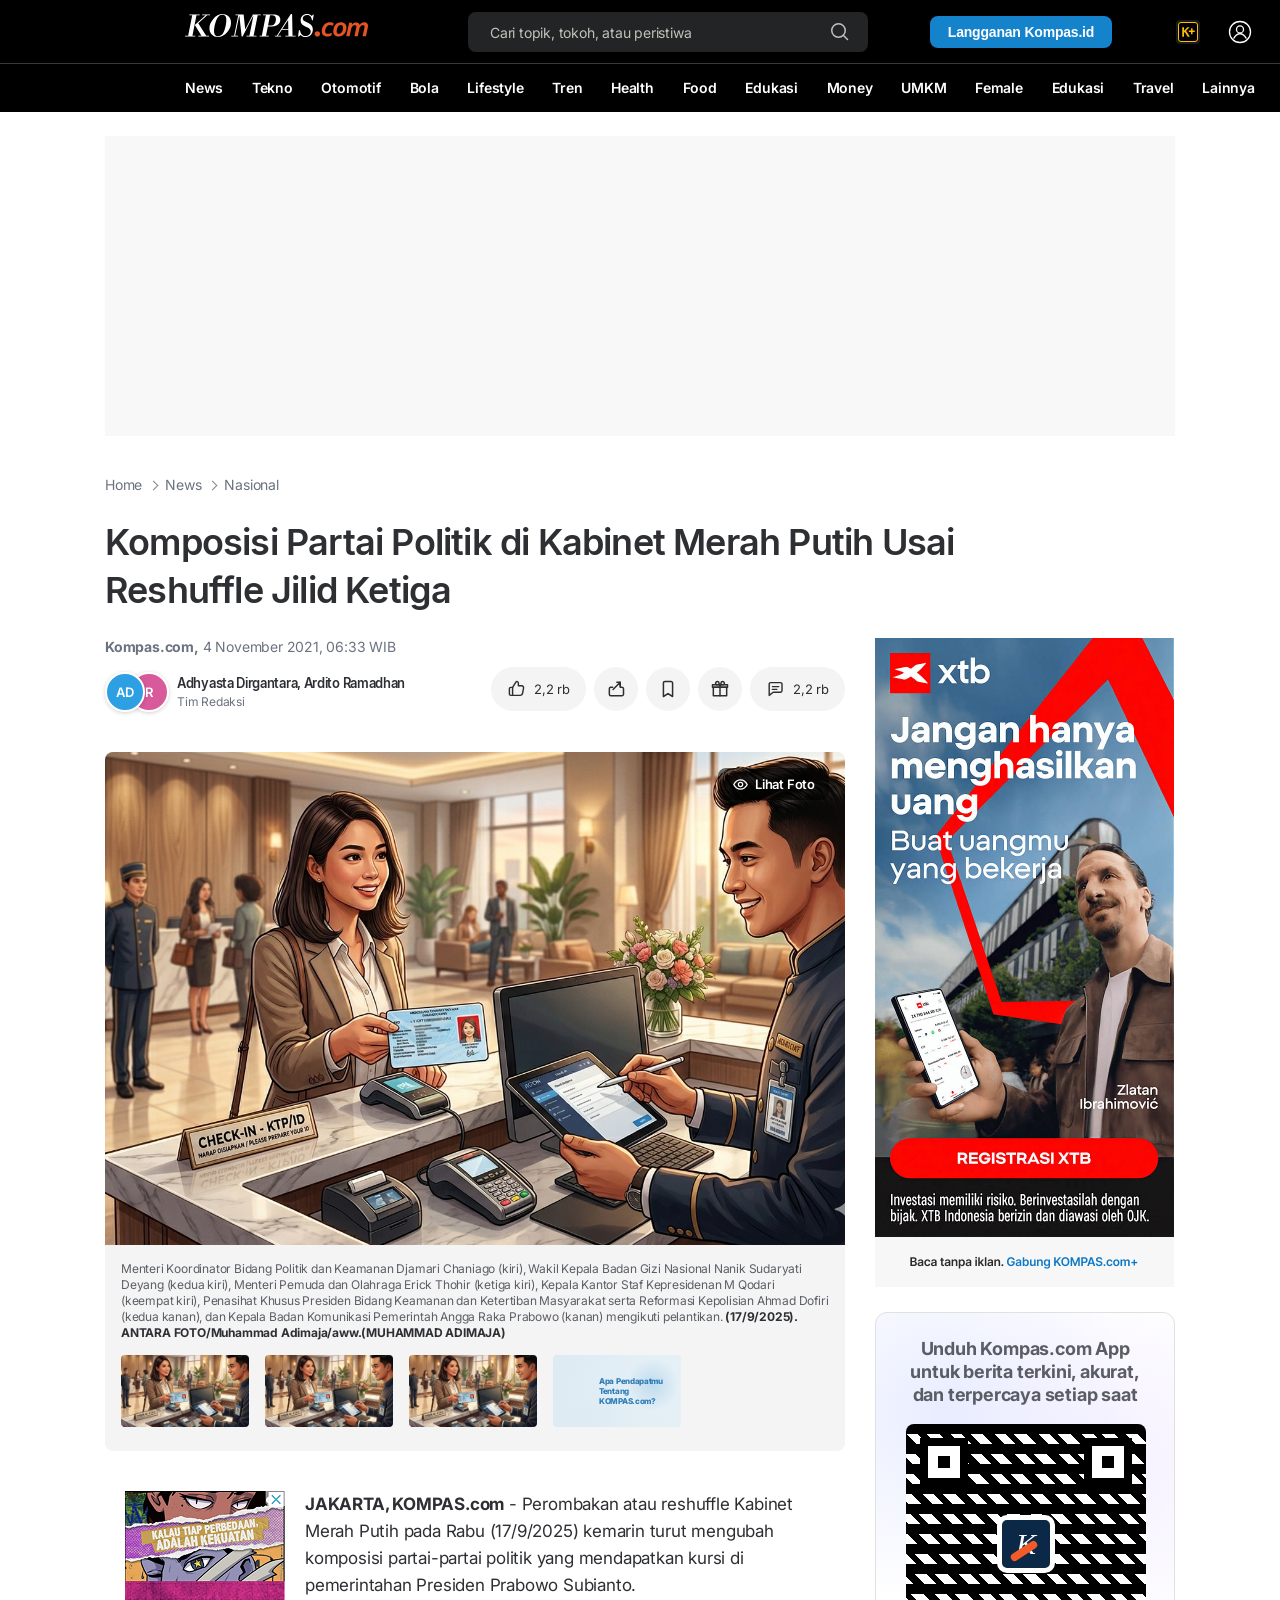
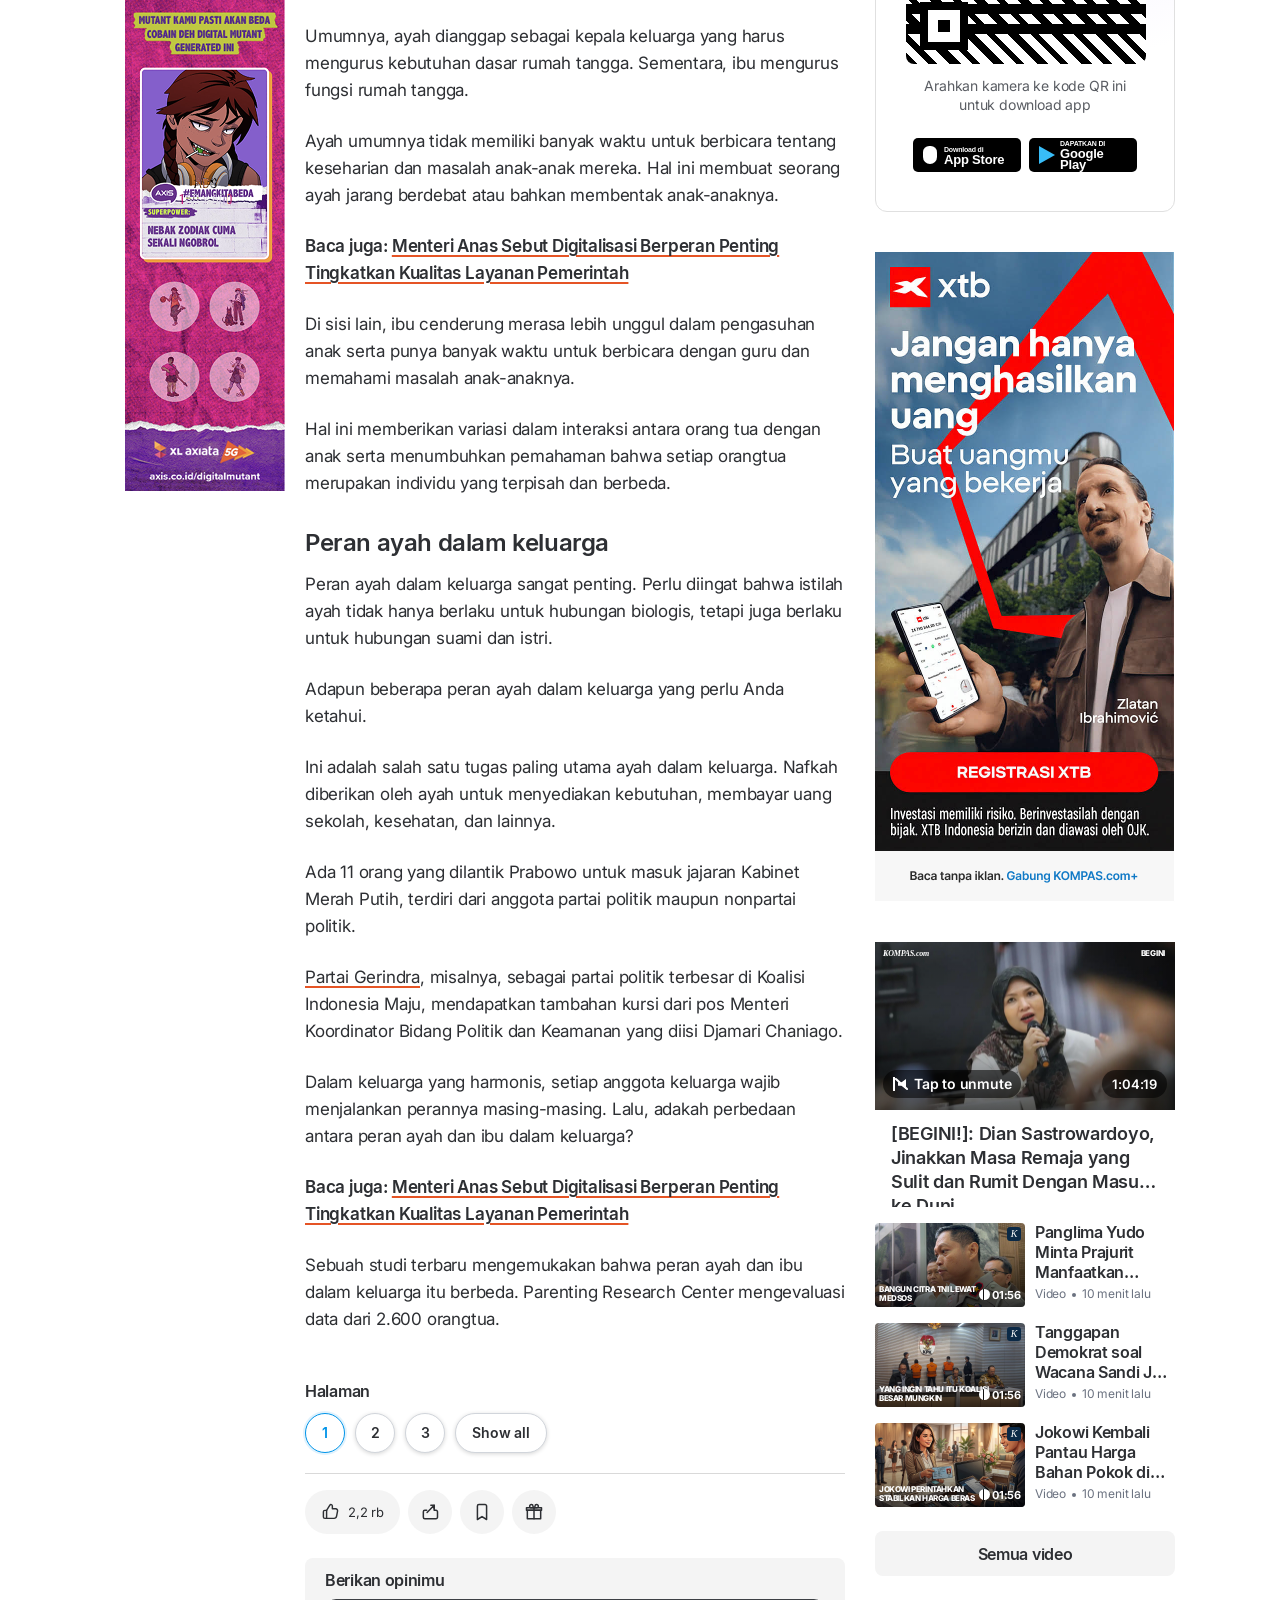
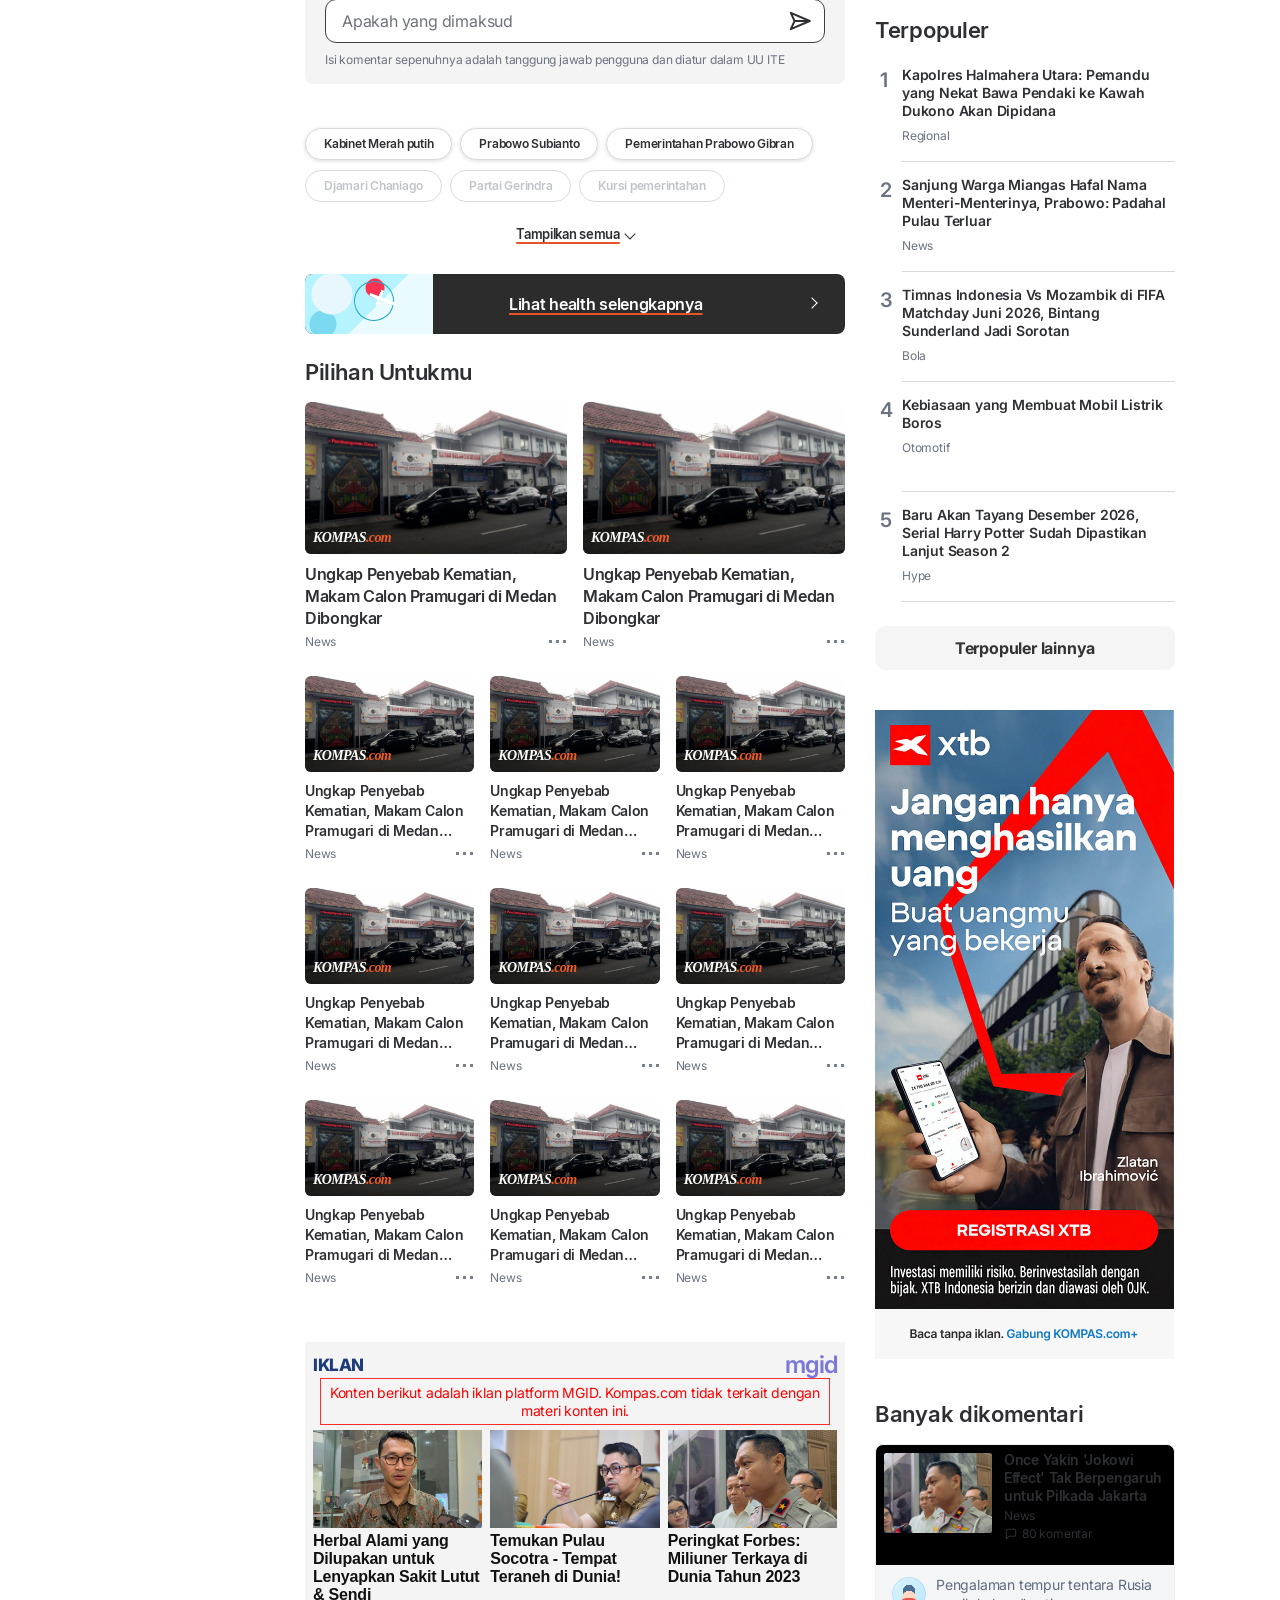
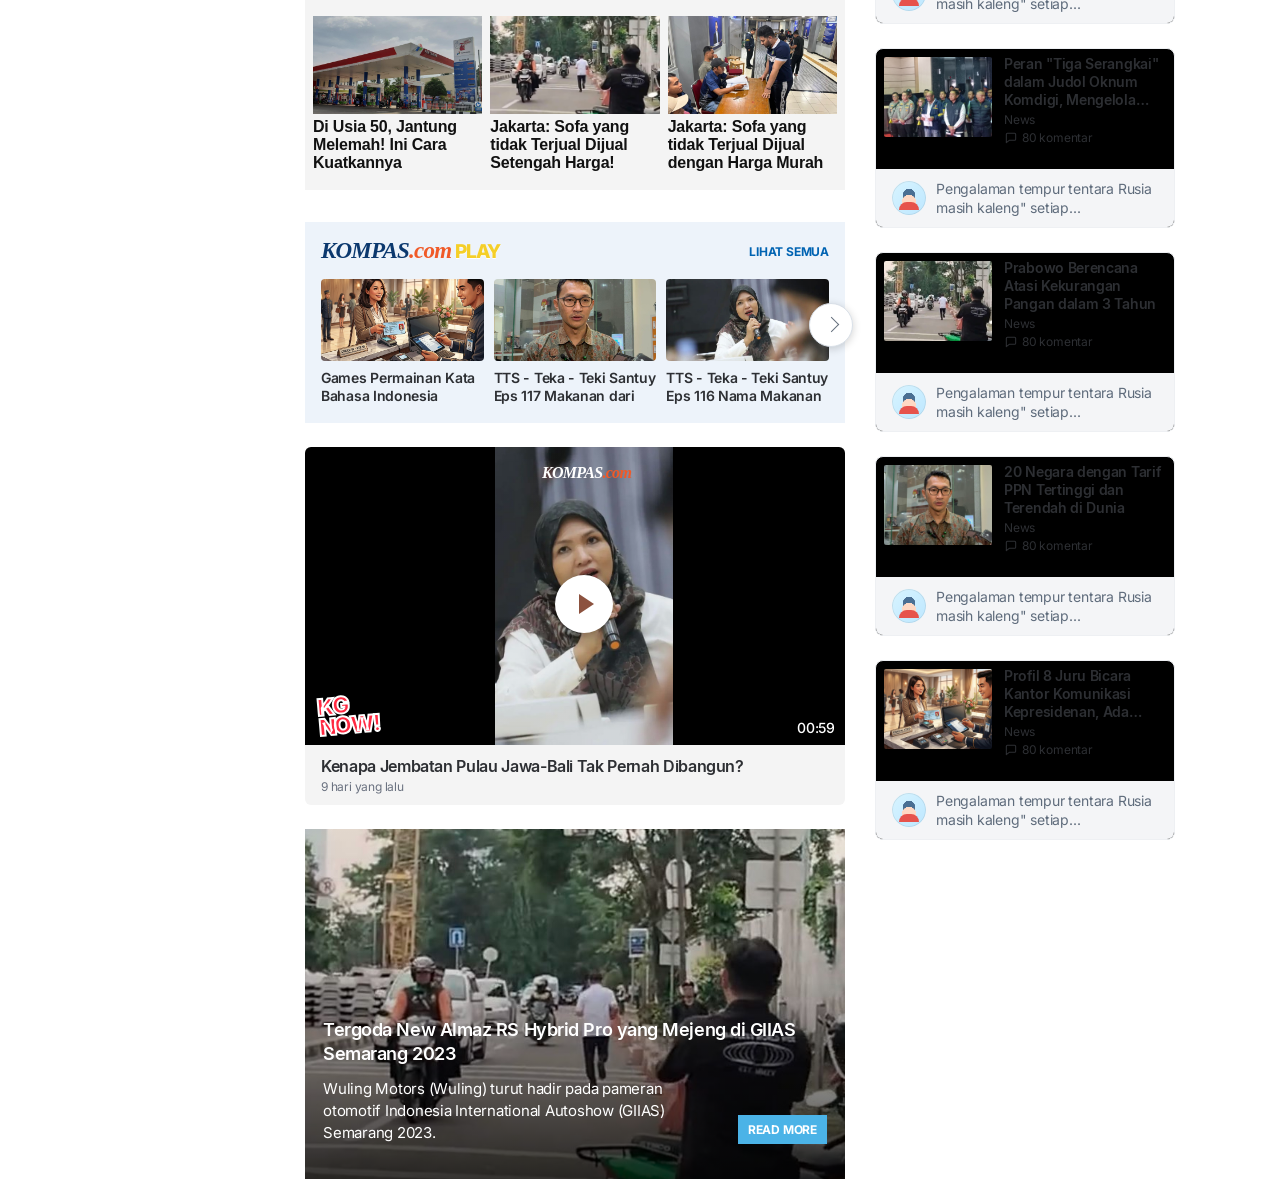
==== commit 09835b2c: "commit" ====
--- a/article.html
+++ b/article.html
@@ -7,7 +7,7 @@
     <link rel="preconnect" href="https://fonts.googleapis.com" />
     <link rel="preconnect" href="https://fonts.gstatic.com" crossorigin />
     <link href="https://fonts.googleapis.com/css2?family=Inter:wght@400;500;600;700;800&display=swap" rel="stylesheet" />
-    <link rel="stylesheet" href="styles.css?v=article-page-1" />
+    <link rel="stylesheet" href="styles.css?v=article-page-2" />
   </head>
   <body class="article-page">
     <header class="site-header" aria-label="Kompas.com header">
@@ -117,30 +117,36 @@
           <div class="article-actions" aria-label="Aksi artikel">
             <button class="article-action article-action--wide" type="button" aria-label="Sukai artikel">
               <svg viewBox="0 0 24 24" aria-hidden="true" focusable="false">
-                <path d="M7 10v10H4V10h3Zm0 0 5-7c1.4.5 1.8 1.7 1.2 3.3L12 10h5.8c1.2 0 2 .9 1.8 2.1l-.9 5.7c-.2 1.3-1.2 2.2-2.5 2.2H7V10Z"></path>
+                <path d="M7 10v10"></path>
+                <path d="M7 10l4.1-6.5c.9-1.4 3.1-.8 3.1.9V8h4.2c1.5 0 2.6 1.4 2.3 2.8l-1.2 6.5c-.3 1.6-1.6 2.7-3.2 2.7H4.8A1.8 1.8 0 0 1 3 18.2v-6.4A1.8 1.8 0 0 1 4.8 10H7Z"></path>
               </svg>
               <span>2,2 rb</span>
             </button>
             <button class="article-action" type="button" aria-label="Bagikan artikel">
               <svg viewBox="0 0 24 24" aria-hidden="true" focusable="false">
-                <path d="M8 12H5v8h14v-8h-3"></path>
-                <path d="M12 4v10"></path>
-                <path d="m8 8 4-4 4 4"></path>
+                <path d="M8.5 12.5 17 4v6h2.2a1.8 1.8 0 0 1 1.8 1.8v6.4a1.8 1.8 0 0 1-1.8 1.8H5.8A1.8 1.8 0 0 1 4 18.2v-6.4A1.8 1.8 0 0 1 5.8 10H8"></path>
+                <path d="M13 4h4v4"></path>
               </svg>
             </button>
             <button class="article-action" type="button" aria-label="Simpan artikel">
               <svg viewBox="0 0 24 24" aria-hidden="true" focusable="false">
-                <path d="M7 4h10v16l-5-3-5 3V4Z"></path>
+                <path d="M6.5 4.8A1.8 1.8 0 0 1 8.3 3h7.4a1.8 1.8 0 0 1 1.8 1.8V21L12 17.5 6.5 21V4.8Z"></path>
               </svg>
             </button>
             <button class="article-action" type="button" aria-label="Reward artikel">
-              <span class="reward-icon">Rp</span>
+              <svg viewBox="0 0 24 24" aria-hidden="true" focusable="false">
+                <path d="M4 10h16v10H4V10Z"></path>
+                <path d="M3 7h18v3H3V7Z"></path>
+                <path d="M12 7v13"></path>
+                <path d="M12 7H8.8a2 2 0 1 1 2-2c0 1.1 1.2 2 1.2 2Z"></path>
+                <path d="M12 7h3.2a2 2 0 1 0-2-2c0 1.1-1.2 2-1.2 2Z"></path>
+              </svg>
             </button>
             <button class="article-action article-action--wide" type="button" aria-label="Komentar artikel">
               <svg viewBox="0 0 24 24" aria-hidden="true" focusable="false">
-                <path d="M5 6h14v10H8l-3 3V6Z"></path>
-                <path d="M9 10h6"></path>
-                <path d="M9 13h4"></path>
+                <path d="M4 5.8A1.8 1.8 0 0 1 5.8 4h12.4A1.8 1.8 0 0 1 20 5.8v8.4a1.8 1.8 0 0 1-1.8 1.8H9l-5 4V5.8Z"></path>
+                <path d="M8 9h8"></path>
+                <path d="M8 12.5h5.5"></path>
               </svg>
               <span>2,2 rb</span>
             </button>
@@ -152,7 +158,7 @@
             <div class="article-lead-photo">
               <button type="button" aria-label="Lihat foto">
                 <svg viewBox="0 0 24 24" aria-hidden="true" focusable="false">
-                  <path d="M2 12s3.5-6 10-6 10 6 10 6-3.5 6-10 6S2 12 2 12Z"></path>
+                  <path d="M2.5 12s3.5-6.5 9.5-6.5 9.5 6.5 9.5 6.5-3.5 6.5-9.5 6.5S2.5 12 2.5 12Z"></path>
                   <circle cx="12" cy="12" r="3"></circle>
                 </svg>
                 <span>Lihat Foto</span>
@@ -204,24 +210,30 @@
                 <div class="article-copy-actions" aria-label="Aksi artikel">
                   <button class="article-action article-action--wide" type="button" aria-label="Sukai artikel">
                     <svg viewBox="0 0 24 24" aria-hidden="true" focusable="false">
-                      <path d="M7 10v10H4V10h3Zm0 0 5-7c1.4.5 1.8 1.7 1.2 3.3L12 10h5.8c1.2 0 2 .9 1.8 2.1l-.9 5.7c-.2 1.3-1.2 2.2-2.5 2.2H7V10Z"></path>
+                      <path d="M7 10v10"></path>
+                      <path d="M7 10l4.1-6.5c.9-1.4 3.1-.8 3.1.9V8h4.2c1.5 0 2.6 1.4 2.3 2.8l-1.2 6.5c-.3 1.6-1.6 2.7-3.2 2.7H4.8A1.8 1.8 0 0 1 3 18.2v-6.4A1.8 1.8 0 0 1 4.8 10H7Z"></path>
                     </svg>
                     <span>2,2 rb</span>
                   </button>
                   <button class="article-action" type="button" aria-label="Bagikan artikel">
                     <svg viewBox="0 0 24 24" aria-hidden="true" focusable="false">
-                      <path d="M8 12H5v8h14v-8h-3"></path>
-                      <path d="M12 4v10"></path>
-                      <path d="m8 8 4-4 4 4"></path>
+                      <path d="M8.5 12.5 17 4v6h2.2a1.8 1.8 0 0 1 1.8 1.8v6.4a1.8 1.8 0 0 1-1.8 1.8H5.8A1.8 1.8 0 0 1 4 18.2v-6.4A1.8 1.8 0 0 1 5.8 10H8"></path>
+                      <path d="M13 4h4v4"></path>
                     </svg>
                   </button>
                   <button class="article-action" type="button" aria-label="Simpan artikel">
                     <svg viewBox="0 0 24 24" aria-hidden="true" focusable="false">
-                      <path d="M7 4h10v16l-5-3-5 3V4Z"></path>
+                      <path d="M6.5 4.8A1.8 1.8 0 0 1 8.3 3h7.4a1.8 1.8 0 0 1 1.8 1.8V21L12 17.5 6.5 21V4.8Z"></path>
                     </svg>
                   </button>
                   <button class="article-action" type="button" aria-label="Reward artikel">
-                    <span class="reward-icon">Rp</span>
+                    <svg viewBox="0 0 24 24" aria-hidden="true" focusable="false">
+                      <path d="M4 10h16v10H4V10Z"></path>
+                      <path d="M3 7h18v3H3V7Z"></path>
+                      <path d="M12 7v13"></path>
+                      <path d="M12 7H8.8a2 2 0 1 1 2-2c0 1.1 1.2 2 1.2 2Z"></path>
+                      <path d="M12 7h3.2a2 2 0 1 0-2-2c0 1.1-1.2 2-1.2 2Z"></path>
+                    </svg>
                   </button>
                 </div>
                 <form class="opinion-box" aria-label="Berikan opinimu">
@@ -230,7 +242,8 @@
                     <input id="article-opinion" type="text" placeholder="Apakah yang dimaksud" />
                     <button type="submit" aria-label="Kirim opini">
                       <svg viewBox="0 0 24 24" aria-hidden="true" focusable="false">
-                        <path d="m4 4 16 8-16 8 4-8-4-8Z"></path>
+                        <path d="M3.5 4.5 21 12 3.5 19.5 7 12 3.5 4.5Z"></path>
+                        <path d="M7 12h14"></path>
                       </svg>
                     </button>
                   </div>
@@ -439,6 +452,80 @@
             </div>
             <a class="video-widget__button" href="#">Semua video</a>
           </section>
+          <section class="article-popular-widget" aria-label="Terpopuler">
+            <h2>Terpopuler</h2>
+            <ol class="popular-list">
+              <li><a href="#">Kapolres Halmahera Utara: Pemandu yang Nekat Bawa Pendaki ke Kawah Dukono Akan Dipidana</a><span>Regional</span></li>
+              <li><a href="#">Sanjung Warga Miangas Hafal Nama Menteri-Menterinya, Prabowo: Padahal Pulau Terluar</a><span>News</span></li>
+              <li><a href="#">Timnas Indonesia Vs Mozambik di FIFA Matchday Juni 2026, Bintang Sunderland Jadi Sorotan</a><span>Bola</span></li>
+              <li><a href="#">Kebiasaan yang Membuat Mobil Listrik Boros</a><span>Otomotif</span></li>
+              <li><a href="#">Baru Akan Tayang Desember 2026, Serial Harry Potter Sudah Dipastikan Lanjut Season 2</a><span>Hype</span></li>
+            </ol>
+            <a class="popular-more" href="#">Terpopuler lainnya</a>
+          </section>
+          <a class="sidebar-ad article-tower-ad-3" href="#" aria-label="Iklan XTB tower 3">
+            <img src="assets/sidebar-xtb-ad.png" alt="XTB - Jangan hanya menghasilkan uang. Buat uangmu yang bekerja." />
+          </a>
+          <section class="article-commented-widget" aria-label="Banyak dikomentari">
+            <h2>Banyak dikomentari</h2>
+            <div class="article-commented-list">
+              <article class="article-comment-card">
+                <div class="article-comment-card__top">
+                  <div class="article-comment-card__media article-comment-card__media--one"></div>
+                  <div>
+                    <h3>Once Yakin 'Jokowi Effect' Tak Berpengaruh untuk Pilkada Jakarta</h3>
+                    <p>News</p>
+                    <span><svg viewBox="0 0 24 24" aria-hidden="true" focusable="false"><path d="M4 5.8A1.8 1.8 0 0 1 5.8 4h12.4A1.8 1.8 0 0 1 20 5.8v8.4a1.8 1.8 0 0 1-1.8 1.8H9l-5 4V5.8Z"></path></svg>80 komentar</span>
+                  </div>
+                </div>
+                <div class="article-comment-card__quote"><span></span><p>Pengalaman tempur tentara Rusia masih kaleng" setiap...</p></div>
+              </article>
+              <article class="article-comment-card">
+                <div class="article-comment-card__top">
+                  <div class="article-comment-card__media article-comment-card__media--two"></div>
+                  <div>
+                    <h3>Peran "Tiga Serangkai" dalam Judol Oknum Komdigi, Mengelola da...</h3>
+                    <p>News</p>
+                    <span><svg viewBox="0 0 24 24" aria-hidden="true" focusable="false"><path d="M4 5.8A1.8 1.8 0 0 1 5.8 4h12.4A1.8 1.8 0 0 1 20 5.8v8.4a1.8 1.8 0 0 1-1.8 1.8H9l-5 4V5.8Z"></path></svg>80 komentar</span>
+                  </div>
+                </div>
+                <div class="article-comment-card__quote"><span></span><p>Pengalaman tempur tentara Rusia masih kaleng" setiap...</p></div>
+              </article>
+              <article class="article-comment-card">
+                <div class="article-comment-card__top">
+                  <div class="article-comment-card__media article-comment-card__media--three"></div>
+                  <div>
+                    <h3>Prabowo Berencana Atasi Kekurangan Pangan dalam 3 Tahun</h3>
+                    <p>News</p>
+                    <span><svg viewBox="0 0 24 24" aria-hidden="true" focusable="false"><path d="M4 5.8A1.8 1.8 0 0 1 5.8 4h12.4A1.8 1.8 0 0 1 20 5.8v8.4a1.8 1.8 0 0 1-1.8 1.8H9l-5 4V5.8Z"></path></svg>80 komentar</span>
+                  </div>
+                </div>
+                <div class="article-comment-card__quote"><span></span><p>Pengalaman tempur tentara Rusia masih kaleng" setiap...</p></div>
+              </article>
+              <article class="article-comment-card">
+                <div class="article-comment-card__top">
+                  <div class="article-comment-card__media article-comment-card__media--four"></div>
+                  <div>
+                    <h3>20 Negara dengan Tarif PPN Tertinggi dan Terendah di Dunia</h3>
+                    <p>News</p>
+                    <span><svg viewBox="0 0 24 24" aria-hidden="true" focusable="false"><path d="M4 5.8A1.8 1.8 0 0 1 5.8 4h12.4A1.8 1.8 0 0 1 20 5.8v8.4a1.8 1.8 0 0 1-1.8 1.8H9l-5 4V5.8Z"></path></svg>80 komentar</span>
+                  </div>
+                </div>
+                <div class="article-comment-card__quote"><span></span><p>Pengalaman tempur tentara Rusia masih kaleng" setiap...</p></div>
+              </article>
+              <article class="article-comment-card">
+                <div class="article-comment-card__top">
+                  <div class="article-comment-card__media article-comment-card__media--five"></div>
+                  <div>
+                    <h3>Profil 8 Juru Bicara Kantor Komunikasi Kepresidenan, Ada Prit...</h3>
+                    <p>News</p>
+                    <span><svg viewBox="0 0 24 24" aria-hidden="true" focusable="false"><path d="M4 5.8A1.8 1.8 0 0 1 5.8 4h12.4A1.8 1.8 0 0 1 20 5.8v8.4a1.8 1.8 0 0 1-1.8 1.8H9l-5 4V5.8Z"></path></svg>80 komentar</span>
+                  </div>
+                </div>
+                <div class="article-comment-card__quote"><span></span><p>Pengalaman tempur tentara Rusia masih kaleng" setiap...</p></div>
+              </article>
+            </div>
+          </section>
         </aside>
       </section>
       </section>
--- a/styles.css
+++ b/styles.css
@@ -543,6 +543,196 @@
 
 .article-video-widget {
   margin-top: 40px;
+}
+
+.article-popular-widget {
+  width: 300px;
+  margin-top: 40px;
+  padding-top: 0;
+}
+
+.article-popular-widget h2 {
+  margin: 0 0 8px;
+  color: var(--text-primary);
+  font-family: "Inter SemiBold TTF", Inter, Arial, Helvetica, sans-serif;
+  font-size: 22px;
+  font-synthesis: none;
+  font-weight: normal;
+  line-height: 28px;
+  letter-spacing: -0.3px;
+}
+
+.article-popular-widget .popular-more {
+  width: 300px;
+  margin-top: 24px;
+}
+
+.article-tower-ad-3 {
+  margin-top: 40px;
+}
+
+.article-commented-widget {
+  width: 300px;
+  margin-top: 40px;
+}
+
+.article-commented-widget h2 {
+  margin: 0 0 16px;
+  color: var(--text-primary);
+  font-family: "Inter SemiBold TTF", Inter, Arial, Helvetica, sans-serif;
+  font-size: 22px;
+  font-synthesis: none;
+  font-weight: normal;
+  line-height: 28px;
+  letter-spacing: -0.3px;
+}
+
+.article-commented-list {
+  display: grid;
+  gap: 24px;
+  width: 300px;
+}
+
+.article-comment-card {
+  width: 300px;
+  overflow: hidden;
+  border: 1px solid #eef0f3;
+  border-radius: 8px;
+  background: #000000;
+}
+
+.article-comment-card__top {
+  display: grid;
+  grid-template-columns: 108px 1fr;
+  gap: 12px;
+  min-height: 120px;
+  padding: 8px;
+}
+
+.article-comment-card__media {
+  width: 108px;
+  height: 80px;
+  overflow: hidden;
+  border-radius: 2px;
+  background-color: #d9dde3;
+  background-position: center;
+  background-size: cover;
+}
+
+.article-comment-card__media--one {
+  background-image: url("assets/articles/69aa8b28a8d41.jpg");
+}
+
+.article-comment-card__media--two {
+  background-image: url("assets/articles/69fef674cd45a.jpg");
+}
+
+.article-comment-card__media--three {
+  background-image: url("assets/articles/69fdc103851c9.jpeg");
+}
+
+.article-comment-card__media--four {
+  background-image: url("assets/articles/69f9df10ecc49.jpeg");
+}
+
+.article-comment-card__media--five {
+  background-image: url("assets/articles/69fd3040d1921.png");
+}
+
+.article-comment-card h3 {
+  display: -webkit-box;
+  margin: -2px 0 3px;
+  overflow: hidden;
+  color: var(--text-primary);
+  font-family: "Inter SemiBold TTF", Inter, Arial, Helvetica, sans-serif;
+  font-size: 14px;
+  font-synthesis: none;
+  font-weight: normal;
+  line-height: 18px;
+  letter-spacing: -0.3px;
+  -webkit-box-orient: vertical;
+  -webkit-line-clamp: 3;
+}
+
+.article-comment-card__top p {
+  margin: 0 0 1px;
+  color: var(--text-primary);
+  font-family: Inter, Arial, Helvetica, sans-serif;
+  font-size: 12px;
+  font-weight: 400;
+  line-height: 16px;
+  letter-spacing: -0.2px;
+}
+
+.article-comment-card__top span {
+  display: inline-flex;
+  align-items: center;
+  gap: 4px;
+  color: var(--text-primary);
+  font-family: Inter, Arial, Helvetica, sans-serif;
+  font-size: 12px;
+  font-weight: 400;
+  line-height: 16px;
+  letter-spacing: -0.2px;
+}
+
+.article-comment-card__top svg {
+  width: 14px;
+  height: 14px;
+  fill: none;
+  stroke: currentColor;
+  stroke-linecap: round;
+  stroke-linejoin: round;
+  stroke-width: 1.8;
+}
+
+.article-comment-card__quote {
+  display: flex;
+  align-items: center;
+  gap: 10px;
+  min-height: 58px;
+  padding: 8px 16px;
+  background: #f4f5f7;
+}
+
+.article-comment-card__quote span {
+  position: relative;
+  flex: 0 0 34px;
+  width: 34px;
+  height: 34px;
+  border-radius: 999px;
+  background:
+    radial-gradient(circle at 50% 62%, #ffd9c4 0 26%, transparent 27%),
+    radial-gradient(circle at 50% 40%, #4a6f93 0 22%, transparent 23%),
+    radial-gradient(circle at 37% 48%, #2b3d55 0 4%, transparent 5%),
+    radial-gradient(circle at 63% 48%, #2b3d55 0 4%, transparent 5%),
+    linear-gradient(135deg, #d8f4ff, #bde7ff);
+  box-shadow: inset 0 0 0 1px rgba(0, 0, 0, 0.08);
+}
+
+.article-comment-card__quote span::after {
+  position: absolute;
+  left: 7px;
+  right: 7px;
+  bottom: 5px;
+  height: 8px;
+  border-radius: 999px 999px 6px 6px;
+  background: #e6534c;
+  content: "";
+}
+
+.article-comment-card__quote p {
+  display: -webkit-box;
+  margin: 0;
+  overflow: hidden;
+  color: #5f6c7c;
+  font-family: Inter, Arial, Helvetica, sans-serif;
+  font-size: 14px;
+  font-weight: 400;
+  line-height: 19px;
+  letter-spacing: -0.2px;
+  -webkit-box-orient: vertical;
+  -webkit-line-clamp: 2;
 }
 
 .article-lead-media {
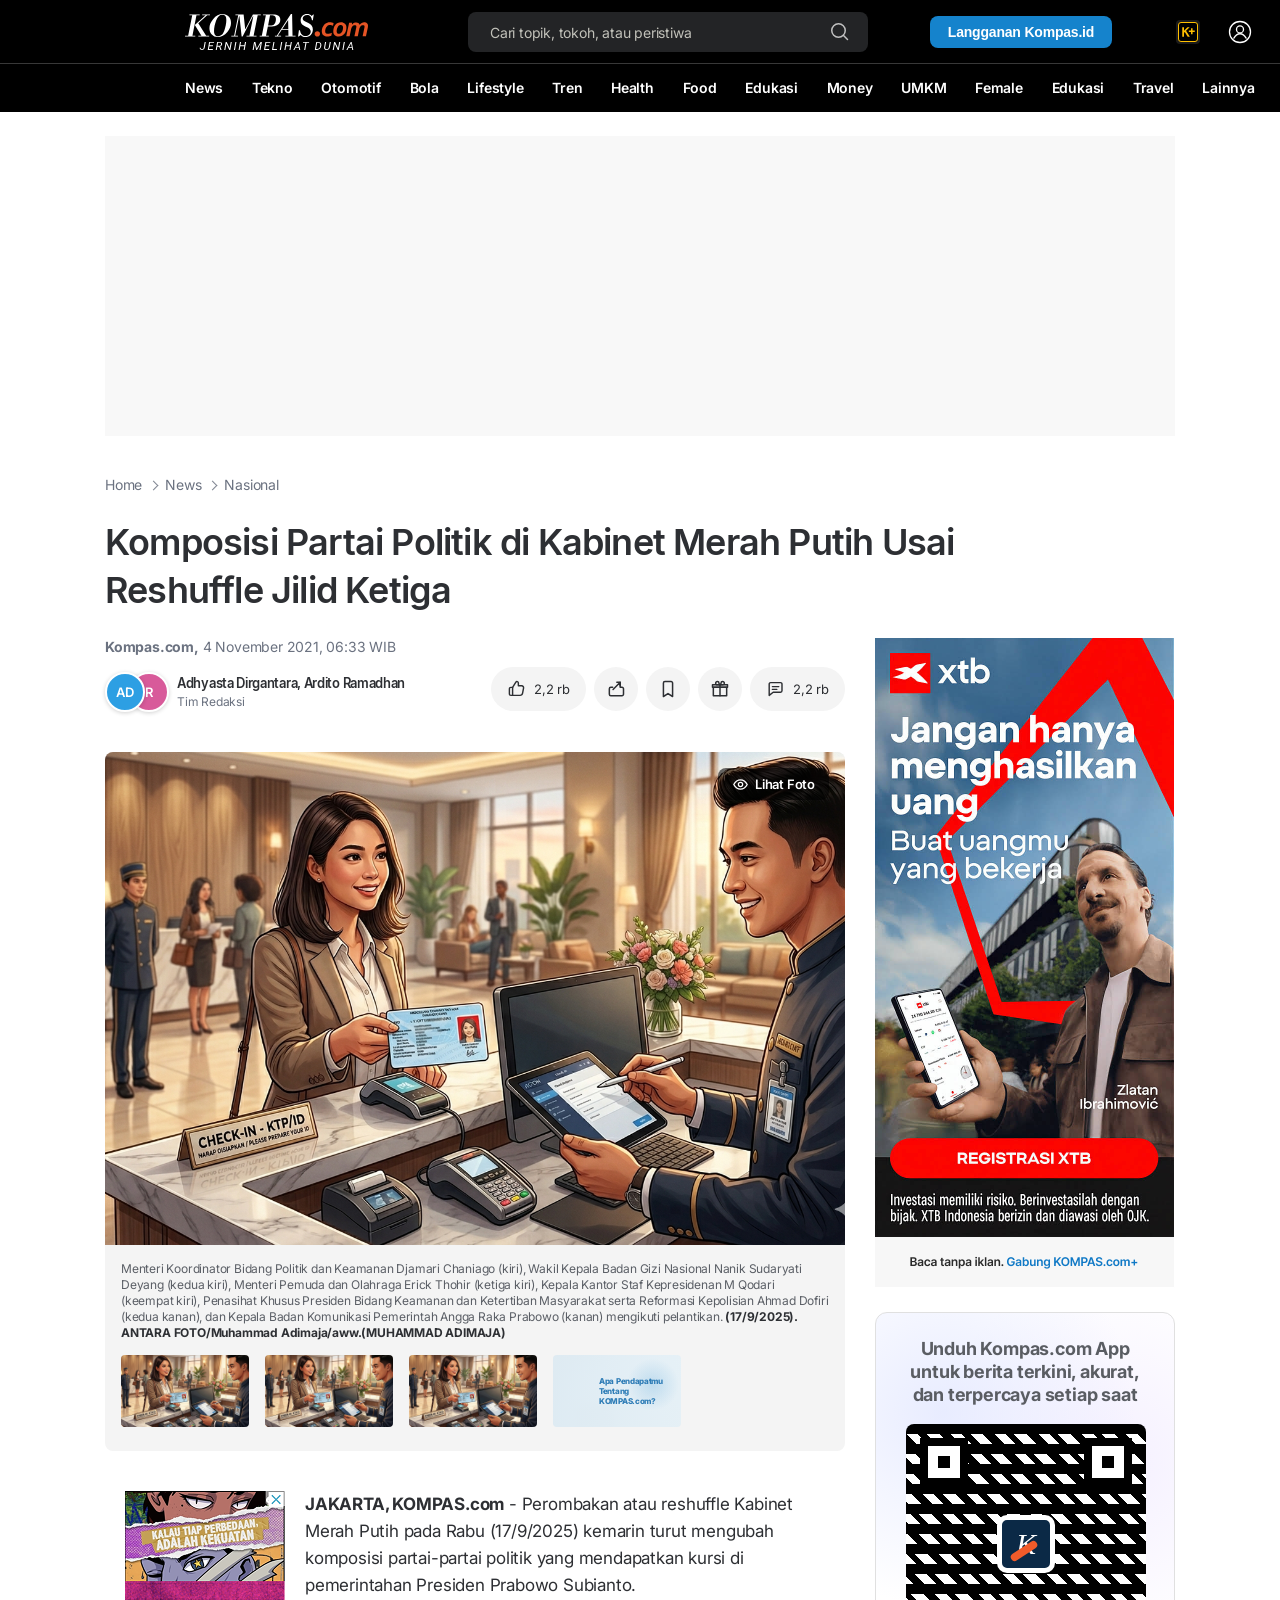
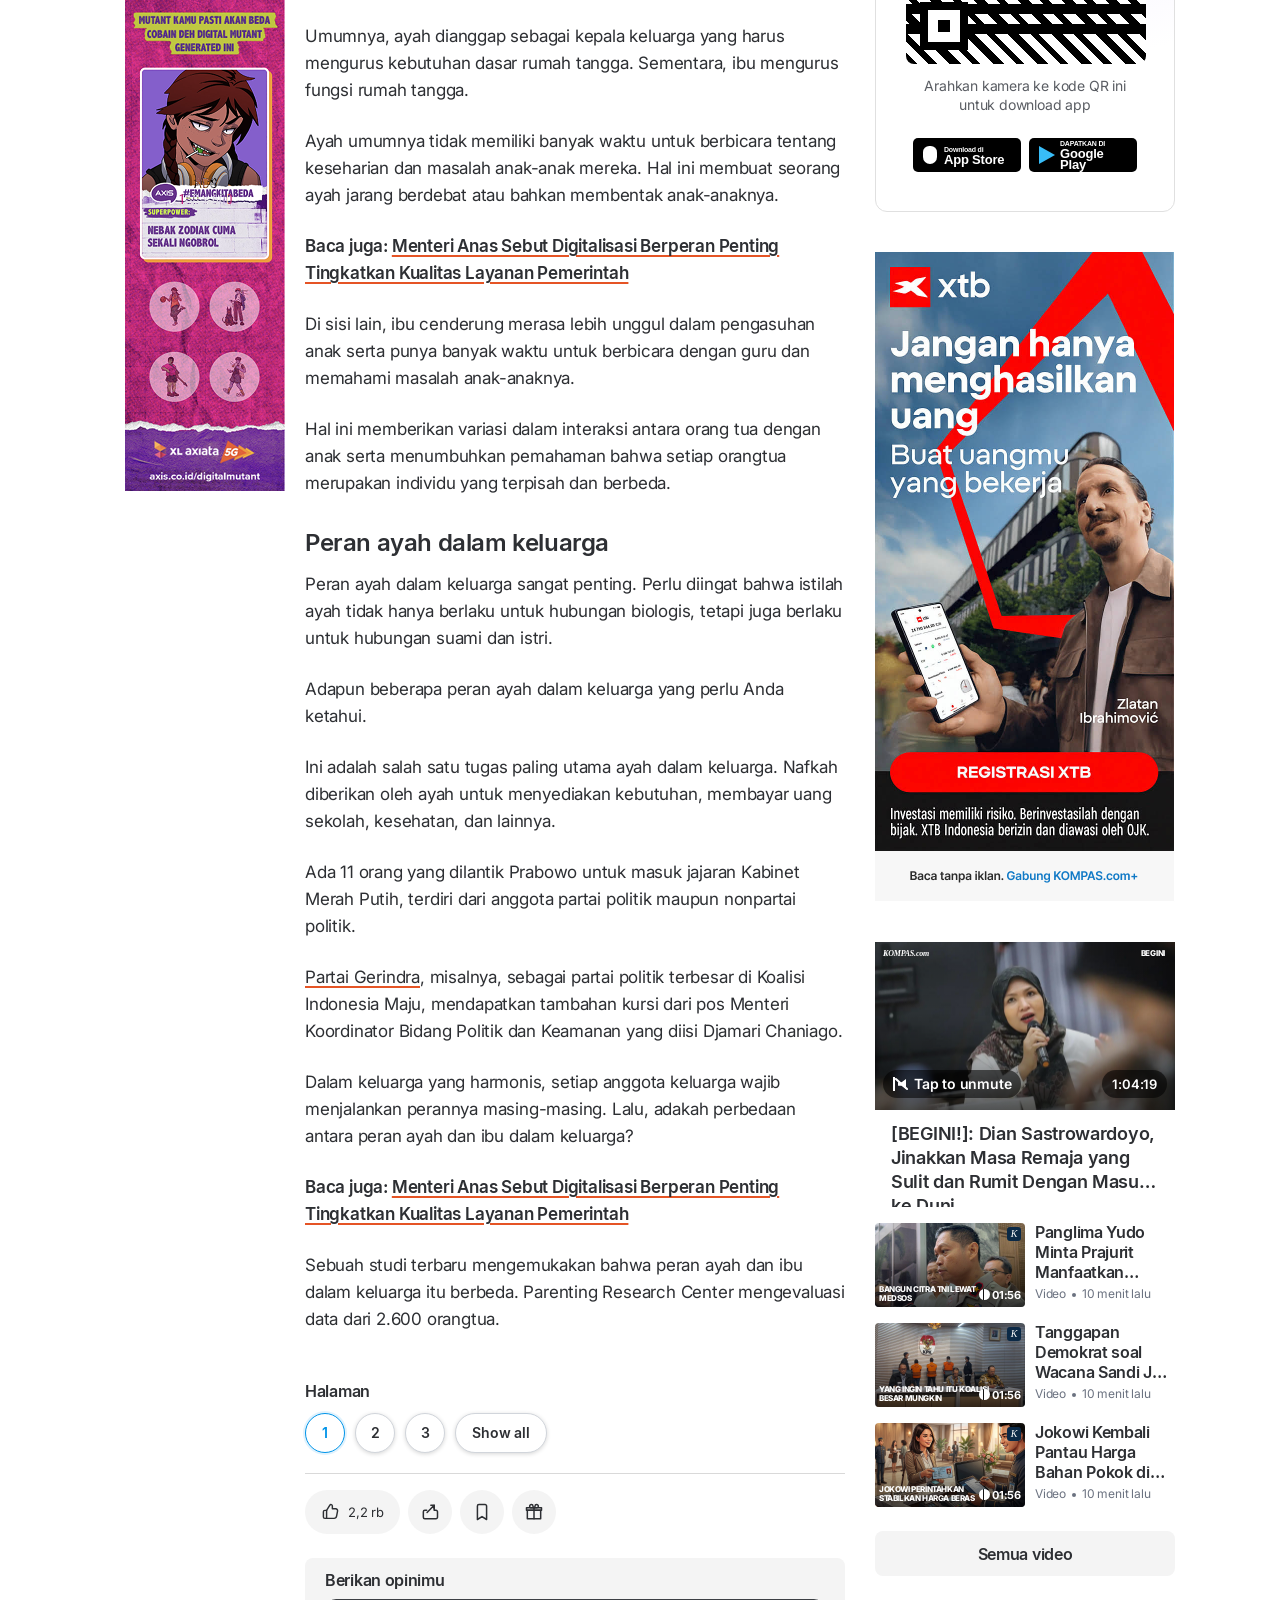
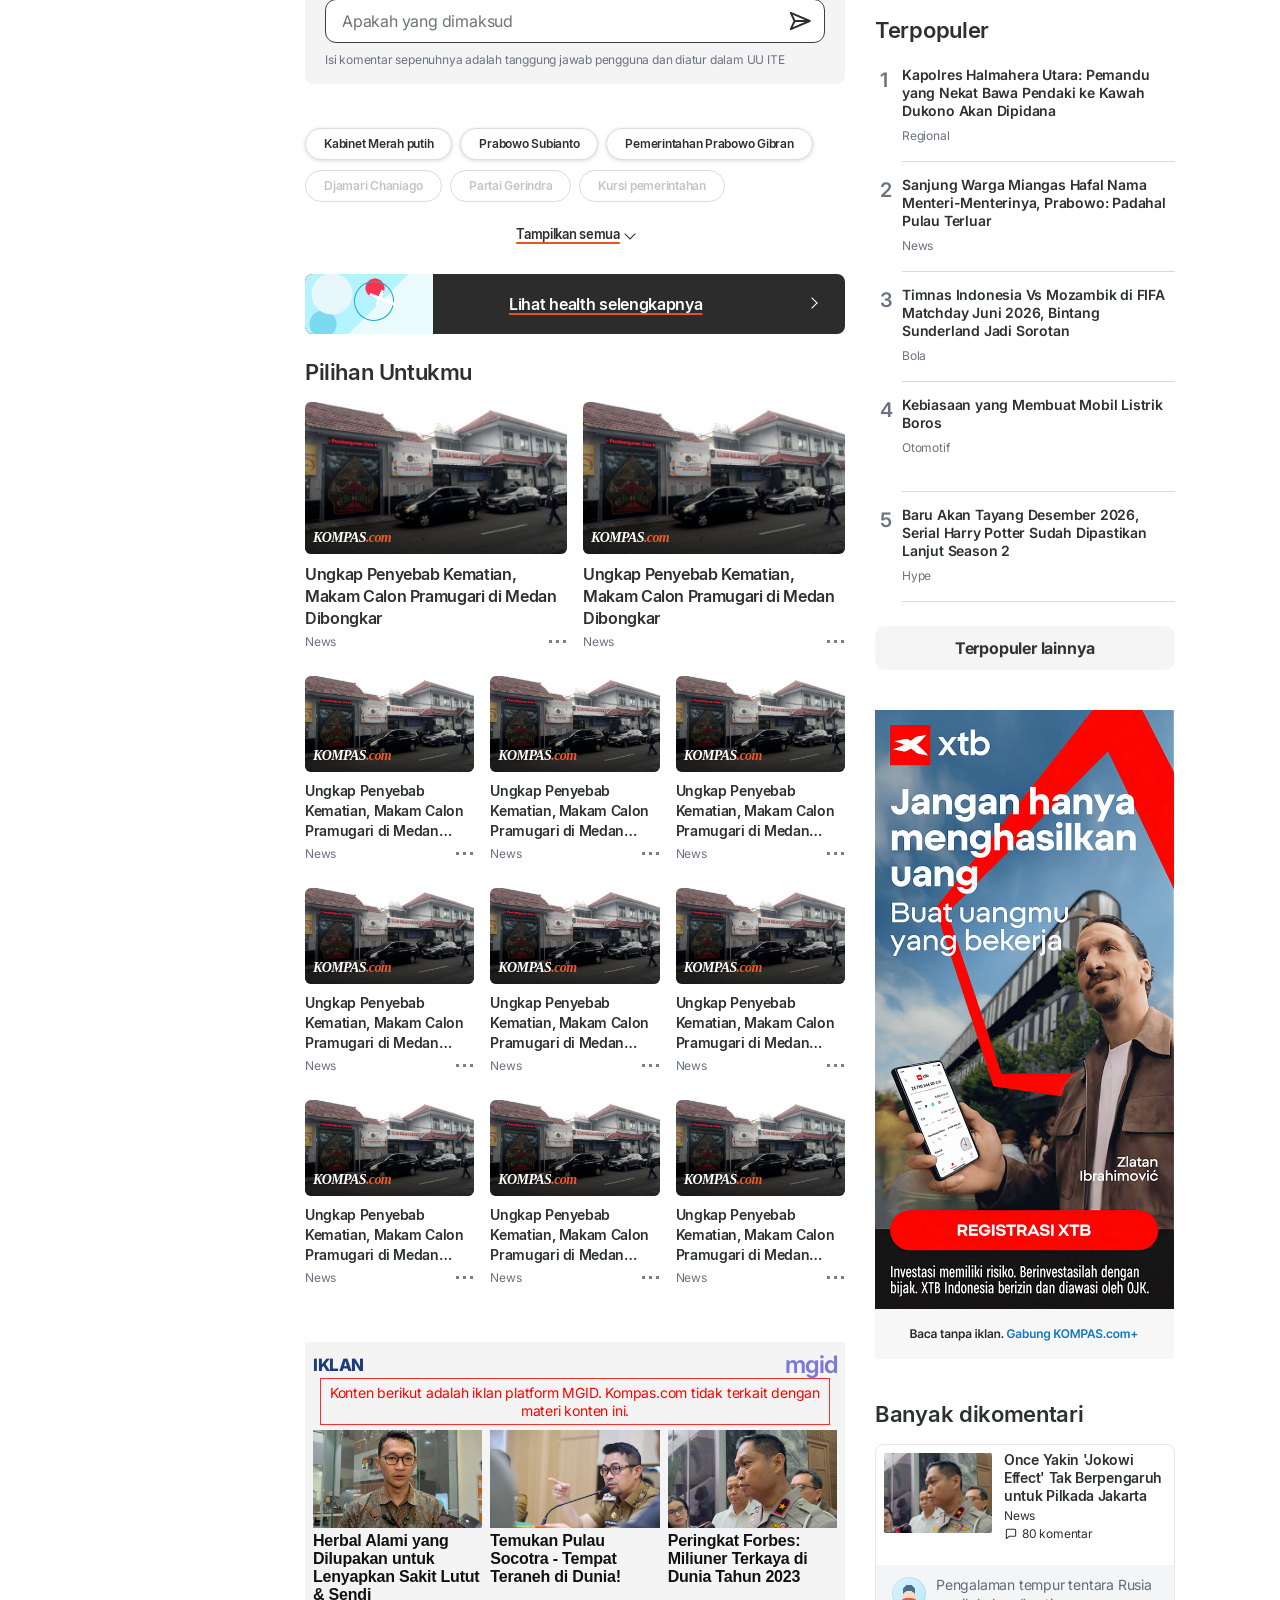
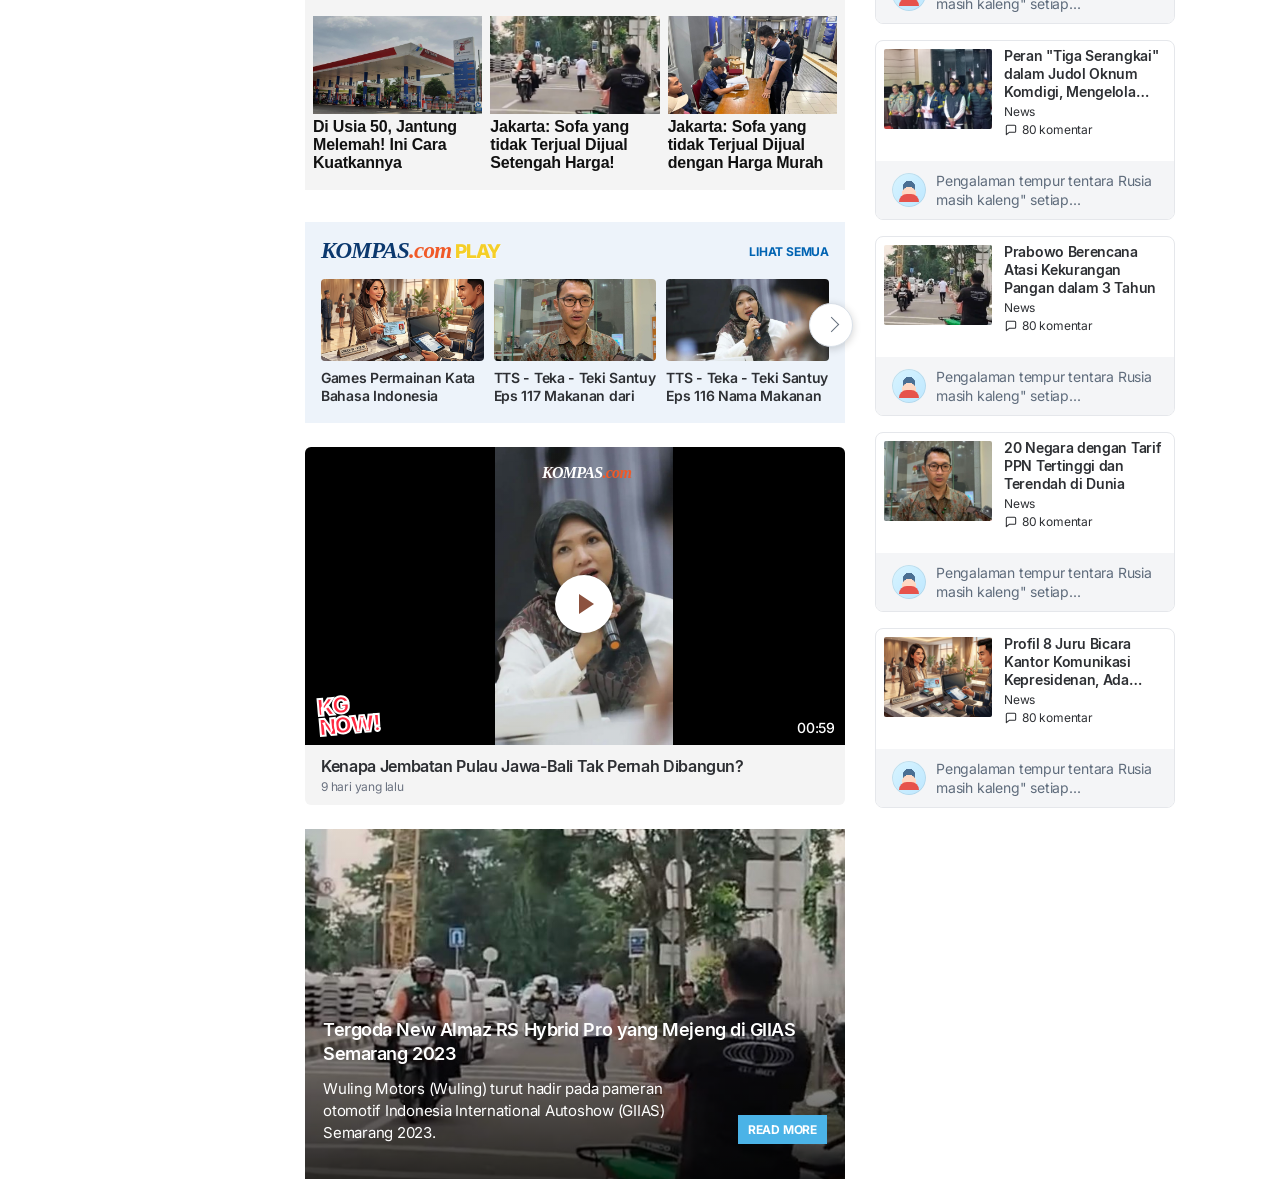
==== commit bcf595c5: "commit" ====
--- a/article.html
+++ b/article.html
@@ -7,7 +7,7 @@
     <link rel="preconnect" href="https://fonts.googleapis.com" />
     <link rel="preconnect" href="https://fonts.gstatic.com" crossorigin />
     <link href="https://fonts.googleapis.com/css2?family=Inter:wght@400;500;600;700;800&display=swap" rel="stylesheet" />
-    <link rel="stylesheet" href="styles.css?v=article-page-2" />
+    <link rel="stylesheet" href="styles.css?v=article-page-5" />
   </head>
   <body class="article-page">
     <header class="site-header" aria-label="Kompas.com header">
@@ -15,7 +15,7 @@
         <div class="site-header__frame">
           <a class="brand" href="index.html" aria-label="Kompas.com">
             <svg class="brand__logo" width="183" height="36" viewBox="0 0 183 36" fill="none" xmlns="http://www.w3.org/2000/svg" aria-hidden="true" focusable="false">
-            <g clip-path="url(#clip0_article_logo)">
+            <g clip-path="url(#clip0_7351_44141)">
             <path d="M132.318 22.5954C130.817 22.5954 129.605 21.4092 129.605 19.9644C129.605 18.5196 130.817 17.3066 132.318 17.3066C133.819 17.3066 135.031 18.4928 135.031 19.9644C135.031 21.436 133.819 22.5954 132.318 22.5954Z" fill="#E55425"/>
             <path d="M10.28 22.4973H0V21.659H3.15675L7.2285 1.32901H4.41487V0.495117H14.6949V1.32901H11.4695L7.4298 21.6635H10.28V22.5018V22.4973ZM24.1514 22.4973H13.3087V21.659H16.4517L9.81337 10.9923L20.6241 1.32901H17.1974V0.495117H24.9932V1.32901H22.1796L13.2721 9.35576L21.1685 21.6635H24.1468V22.5018L24.1514 22.4973Z" fill="white"/>
             <path d="M24.444 14.1806C24.444 12.6332 24.7506 11.0948 25.3728 9.56968C25.9904 8.04013 26.9008 6.5641 28.104 5.13266C29.5086 3.43367 31.0137 2.15385 32.6241 1.2932C34.2391 0.437012 35.9319 0 37.7115 0C40.118 0 42.1035 0.83835 43.6682 2.51951C45.2283 4.19621 46.0106 6.3233 46.0106 8.89186C46.0106 10.3768 45.6995 11.8885 45.0819 13.4314C44.4642 14.9744 43.563 16.4593 42.3826 17.8774C40.9735 19.5897 39.45 20.8785 37.8259 21.7391C36.2018 22.6042 34.4907 23.0368 32.6882 23.0368C30.3 23.0368 28.3328 22.1984 26.7727 20.5217C25.2172 18.845 24.4395 16.7313 24.4395 14.1806H24.444ZM37.2174 0.83835C35.8678 0.83835 34.7058 1.28428 33.7313 2.17614C32.7522 3.068 31.8876 4.47269 31.1373 6.38573C30.4968 8.08473 29.9844 9.89075 29.6046 11.8038C29.2249 13.7168 29.0328 15.456 29.0328 17.0123C29.0328 18.7737 29.3713 20.0803 30.053 20.932C30.7347 21.7793 31.7732 22.2074 33.1777 22.2074C34.5822 22.2074 35.6985 21.757 36.6913 20.8517C37.6841 19.9509 38.5442 18.5641 39.2579 16.6912C39.8892 15.0368 40.3925 13.2441 40.7676 11.3133C41.1428 9.38239 41.3304 7.62988 41.3304 6.05128C41.3304 4.27648 40.9964 2.96544 40.3284 2.11371C39.6559 1.26644 38.622 0.83835 37.2174 0.83835Z" fill="white"/>
@@ -26,13 +26,32 @@
             <path d="M148.033 11.7014C147.521 11.4784 147.008 11.3178 146.5 11.2153C145.993 11.1127 145.535 11.0637 145.128 11.0637C144.501 11.0637 143.943 11.1618 143.458 11.3624C142.969 11.5587 142.543 11.8262 142.177 12.1517C141.811 12.4817 141.505 12.8563 141.253 13.2755C141.001 13.6991 140.795 14.1272 140.64 14.5731C140.484 15.0191 140.37 15.4561 140.297 15.8842C140.224 16.3123 140.192 16.7047 140.192 17.057C140.192 17.5832 140.26 18.0246 140.388 18.3814C140.521 18.7381 140.708 19.0191 140.942 19.2287C141.18 19.4338 141.463 19.5854 141.788 19.6746C142.113 19.7638 142.47 19.8039 142.85 19.8039C143.486 19.8039 144.149 19.7192 144.844 19.5453C145.535 19.3758 146.231 19.135 146.921 18.8318L146.308 21.717C145.823 21.9132 145.224 22.0915 144.515 22.2521C143.801 22.4126 143.046 22.4929 142.237 22.4929C141.532 22.4929 140.855 22.3948 140.201 22.203C139.546 22.0068 138.97 21.6991 138.462 21.2799C137.959 20.8563 137.556 20.3123 137.25 19.6478C136.948 18.9834 136.797 18.1718 136.797 17.2175C136.797 16.5977 136.861 15.9466 136.989 15.2688C137.117 14.591 137.318 13.9221 137.593 13.271C137.867 12.62 138.22 11.9957 138.654 11.3981C139.084 10.8006 139.601 10.2788 140.201 9.82844C140.8 9.37805 141.495 9.02576 142.287 8.75821C143.078 8.49511 143.957 8.36133 144.913 8.36133C145.453 8.36133 146.08 8.42822 146.784 8.562C147.489 8.69578 148.097 8.86969 148.6 9.08374L148.033 11.6924V11.7014Z" fill="#E55425"/>
             <path d="M156.039 8.37012C156.858 8.37012 157.595 8.47714 158.254 8.68673C158.912 8.90077 159.48 9.21739 159.951 9.63656C160.422 10.0557 160.784 10.5909 161.04 11.233C161.296 11.8751 161.424 12.6243 161.424 13.476C161.424 14.6622 161.259 15.7949 160.925 16.8829C160.596 17.971 160.102 18.9298 159.452 19.7637C158.803 20.5975 157.993 21.262 157.023 21.757C156.053 22.2519 154.937 22.4972 153.665 22.4972C152.86 22.4972 152.123 22.3902 151.46 22.1806C150.796 21.9665 150.229 21.6499 149.758 21.2308C149.287 20.8071 148.925 20.2809 148.669 19.6432C148.413 19.0056 148.285 18.2564 148.285 17.3958C148.285 16.214 148.449 15.0769 148.783 13.9888C149.117 12.9008 149.607 11.942 150.256 11.1081C150.906 10.2742 151.716 9.60981 152.686 9.11928C153.656 8.6243 154.772 8.37458 156.044 8.37458L156.039 8.37012ZM155.756 11.0635C155.303 11.0635 154.882 11.1527 154.502 11.3266C154.122 11.5006 153.784 11.7458 153.477 12.0535C153.175 12.3612 152.91 12.7224 152.686 13.1282C152.462 13.534 152.274 13.971 152.123 14.4392C151.972 14.9075 151.858 15.3846 151.78 15.8751C151.702 16.3657 151.666 16.8473 151.666 17.3199C151.666 18.087 151.849 18.6934 152.215 19.1393C152.581 19.5853 153.157 19.8038 153.944 19.8038C154.401 19.8038 154.818 19.7146 155.198 19.5407C155.577 19.3668 155.92 19.1215 156.222 18.8138C156.524 18.5061 156.79 18.1449 157.018 17.7391C157.247 17.3333 157.435 16.8963 157.581 16.4281C157.727 15.9599 157.842 15.4783 157.915 14.9833C157.993 14.4883 158.029 14.0022 158.029 13.534C158.029 12.7759 157.842 12.1739 157.476 11.7324C157.105 11.2865 156.529 11.068 155.751 11.068L155.756 11.0635Z" fill="#E55425"/>
             <path d="M174.642 10.7157C175.232 9.95763 175.923 9.37792 176.719 8.97212C177.515 8.57079 178.361 8.37012 179.253 8.37012C179.811 8.37012 180.319 8.44593 180.777 8.59754C181.234 8.74916 181.628 8.97658 181.957 9.2709C182.291 9.56521 182.547 9.92642 182.726 10.3545C182.904 10.7826 182.995 11.2687 182.995 11.8261C182.995 12.1694 182.963 12.5485 182.895 12.9632C182.826 13.3779 182.753 13.7971 182.666 14.2118L180.973 22.1494H177.615L179.294 14.2698C179.39 13.8239 179.454 13.4716 179.486 13.1995C179.518 12.932 179.537 12.7046 179.537 12.5217C179.537 12.3255 179.509 12.1472 179.459 11.9822C179.409 11.8172 179.326 11.67 179.212 11.5451C179.098 11.4203 178.947 11.3222 178.754 11.2464C178.562 11.175 178.334 11.1349 178.054 11.1349C177.487 11.1349 176.952 11.291 176.449 11.6076C175.945 11.9197 175.511 12.3523 175.154 12.8963C174.962 13.1728 174.797 13.4894 174.655 13.8417C174.513 14.194 174.39 14.6131 174.285 15.1037L172.789 22.1538H169.431L171.11 14.2742C171.206 13.8283 171.27 13.476 171.302 13.204C171.334 12.9364 171.352 12.709 171.352 12.5262C171.352 12.33 171.325 12.1516 171.274 11.9866C171.224 11.8216 171.137 11.6745 171.027 11.5496C170.913 11.4247 170.762 11.3266 170.57 11.2508C170.378 11.1795 170.149 11.1393 169.874 11.1393C169.353 11.1393 168.854 11.2731 168.387 11.5407C167.916 11.8082 167.505 12.1784 167.143 12.6511C166.914 12.9543 166.718 13.3066 166.544 13.699C166.374 14.0914 166.233 14.5507 166.118 15.0814L164.609 22.1583H161.25L164.114 8.71348H166.974V10.408H167.029C167.257 10.1405 167.523 9.88182 167.829 9.63656C168.131 9.3913 168.461 9.17725 168.818 8.98996C169.174 8.80267 169.554 8.65551 169.961 8.54403C170.368 8.43255 170.794 8.37904 171.229 8.37904C172.075 8.37904 172.789 8.5797 173.379 8.98104C173.964 9.38238 174.372 9.96209 174.587 10.7246H174.646L174.642 10.7157Z" fill="#E55425"/>
+            <path d="M19.6861 27.915H20.7429L19.7593 33.5561C19.6495 34.3097 19.3384 34.9072 18.8214 35.3532C18.3045 35.7991 17.6639 36.0176 16.8908 35.9998C16.1725 35.9864 15.6144 35.7723 15.2255 35.3665C14.832 34.9563 14.6582 34.3944 14.7039 33.6809H15.7516C15.7104 34.1224 15.7928 34.4747 16.0032 34.7378C16.2137 35.0009 16.5248 35.1347 16.9457 35.1436C17.4078 35.157 17.7966 35.0187 18.1123 34.7199C18.4326 34.4256 18.6247 34.0421 18.6979 33.5694L19.6861 27.915Z" fill="white"/>
+            <path d="M27.8754 32.2009H24.4396L23.9363 35.0236H27.9303L27.7747 35.8842H22.7285L24.1468 27.9199H29.1381L28.9825 28.7806H25.048L24.5951 31.3447H28.0309L27.88 32.2053L27.8754 32.2009Z" fill="white"/>
+            <path d="M34.2438 32.6642H32.3589L31.787 35.8794H30.7256L32.1438 27.915H34.6006C35.4561 27.924 36.1104 28.138 36.5587 28.5572C37.0071 28.9764 37.1946 29.5471 37.126 30.274C37.0848 30.7735 36.8973 31.2149 36.5679 31.594C36.2385 31.973 35.7947 32.2629 35.2457 32.4546L36.513 35.8125V35.8838H35.3829L34.2392 32.6687L34.2438 32.6642ZM32.5098 31.7991H34.0608C34.6006 31.8036 35.0535 31.6653 35.4241 31.3844C35.7947 31.1034 36.0097 30.7289 36.0738 30.2606C36.1287 29.8013 36.0372 29.4446 35.7947 29.1859C35.5522 28.9273 35.1816 28.7891 34.683 28.7757H33.0497L32.5098 31.7991Z" fill="white"/>
+            <path d="M45.3612 35.8794H44.3409L41.4221 29.6988L40.3241 35.8794H39.2627L40.6809 27.915H41.7012L44.6246 34.1269L45.7317 27.915H46.7794L45.3612 35.8794Z" fill="white"/>
+            <path d="M50.0003 35.8794H48.9526L50.3709 27.915H51.4186L50.0003 35.8794Z" fill="white"/>
+            <path d="M59.6719 35.8794H58.6151L59.2739 32.196H55.2845L54.6257 35.8794H53.5688L54.9871 27.915H56.0439L55.4309 31.3398H59.4157L60.0288 27.915H61.0901L59.6719 35.8794Z" fill="white"/>
+            <path d="M70.3588 27.9156L71.7907 34.4039L75.5422 27.9156H76.9285L75.5102 35.8799H74.4625L75.0253 32.7272L75.6932 29.5209L71.9875 35.8799H71.1777L69.7183 29.3961L69.215 32.8298L68.6706 35.8755H67.6138L69.032 27.9111H70.3633L70.3588 27.9156Z" fill="white"/>
+            <path d="M84.1571 32.2009H80.7213L80.2181 35.0236H84.212L84.0565 35.8842H79.0103L80.4285 27.9199H85.4198L85.2643 28.7806H81.3298L80.8769 31.3447H84.3127L84.1617 32.2053L84.1571 32.2009Z" fill="white"/>
+            <path d="M88.2241 35.0236H91.9847L91.8292 35.8842H87.0117L88.43 27.9199H89.4914L88.2241 35.0281V35.0236Z" fill="white"/>
+            <path d="M95.805 35.8794H94.7573L96.1756 27.915H97.2232L95.805 35.8794Z" fill="white"/>
+            <path d="M105.472 35.8794H104.415L105.074 32.196H101.085L100.426 35.8794H99.3691L100.787 27.915H101.844L101.231 31.3398H105.216L105.829 27.915H106.89L105.472 35.8794Z" fill="white"/>
+            <path d="M113.858 33.7969H110.546L109.429 35.8794H108.299L112.737 27.915H113.661L115.276 35.8794H114.238L113.849 33.7969H113.858ZM111.012 32.9362H113.702L113.025 29.2216L111.017 32.9362H111.012Z" fill="white"/>
+            <path d="M124.051 28.7757H121.507L120.245 35.8838H119.197L120.46 28.7757H117.916L118.072 27.915H124.207L124.051 28.7757Z" fill="white"/>
+            <path d="M129.825 35.8794L131.243 27.915H133.366C134.029 27.9195 134.606 28.0845 135.086 28.41C135.566 28.7356 135.914 29.1815 136.12 29.7523C136.33 30.3231 136.39 30.9607 136.307 31.6698L136.253 32.0711C136.088 33.2305 135.626 34.1581 134.866 34.8493C134.107 35.5405 133.151 35.8838 132.002 35.8838H129.825V35.8794ZM132.144 28.7712L131.033 35.0143H132.071C132.863 35.0187 133.535 34.7779 134.089 34.2963C134.642 33.8147 134.999 33.1547 135.164 32.3164C135.296 31.6475 135.338 31.0767 135.296 30.604C135.242 30.0377 135.049 29.5962 134.72 29.2751C134.391 28.9541 133.947 28.7891 133.393 28.7757H132.14L132.144 28.7712Z" fill="white"/>
+            <path d="M145.837 27.915L144.895 33.3063C144.767 34.1358 144.401 34.7958 143.792 35.2818C143.188 35.7723 142.456 36.0087 141.596 35.9953C141.061 35.9864 140.594 35.866 140.201 35.643C139.807 35.4201 139.515 35.1034 139.327 34.6976C139.139 34.2919 139.08 33.8281 139.139 33.3108L140.082 27.915H141.12L140.182 33.3197C140.118 33.8771 140.214 34.3186 140.475 34.6352C140.736 34.9563 141.125 35.1213 141.646 35.1347C142.214 35.157 142.694 35.0053 143.088 34.6843C143.476 34.3632 143.723 33.9084 143.824 33.3242L144.767 27.915H145.828H145.837Z" fill="white"/>
+            <path d="M153.798 35.8794H152.777L149.859 29.6988L148.761 35.8794H147.699L149.117 27.915H150.138L153.061 34.1269L154.168 27.915H155.216L153.798 35.8794Z" fill="white"/>
+            <path d="M158.437 35.8794H157.389L158.807 27.915H159.855L158.437 35.8794Z" fill="white"/>
+            <path d="M166.877 33.7969H163.565L162.449 35.8794H161.319L165.757 27.915H166.681L168.296 35.8794H167.257L166.868 33.7969H166.877ZM164.032 32.9362H166.722L166.045 29.2216L164.036 32.9362H164.032Z" fill="white"/>
             </g>
             <defs>
-            <clipPath id="clip0_article_logo">
+            <clipPath id="clip0_7351_44141">
             <rect width="183" height="36" fill="white"/>
             </clipPath>
             </defs>
             </svg>
+            
           </a>
 
           <form class="search" role="search" aria-label="Cari berita">
--- a/styles.css
+++ b/styles.css
@@ -305,6 +305,10 @@
   background: var(--paper-elevation-1);
 }
 
+.ad-slot--bottom {
+  margin-top: 0;
+}
+
 .article-card-link {
   cursor: pointer;
 }
@@ -589,16 +593,16 @@
 
 .article-commented-list {
   display: grid;
-  gap: 24px;
+  gap: 16px;
   width: 300px;
 }
 
 .article-comment-card {
   width: 300px;
   overflow: hidden;
-  border: 1px solid #eef0f3;
+  border: 1px solid #e5e7eb;
   border-radius: 8px;
-  background: #000000;
+  background: #ffffff;
 }
 
 .article-comment-card__top {
@@ -2814,6 +2818,36 @@
   background: #f5f5f5;
 }
 
+.topic-follow-flow {
+  width: 740px;
+  margin-bottom: 40px;
+  background: #ffffff;
+}
+
+.section-divider--after-topic-two + .topic-follow-flow {
+  margin-top: 24px;
+}
+
+.topic-follow-flow__media--one {
+  background-image: url("assets/articles/69fdc103851c9.jpeg");
+}
+
+.topic-follow-flow__media--two {
+  background-image: url("assets/articles/69e2ee654c9fe.jpg");
+}
+
+.topic-follow-flow__media--three {
+  background-image: url("assets/articles/69fef674cd45a.jpg");
+}
+
+.topic-follow-flow__media--four {
+  background-image: url("assets/articles/69ff045686fdc.jpeg");
+}
+
+.topic-follow-flow__media--five {
+  background-image: url("assets/articles/69aa8b28a8d41.jpg");
+}
+
 .interest-widget__header {
   display: flex;
   align-items: center;
